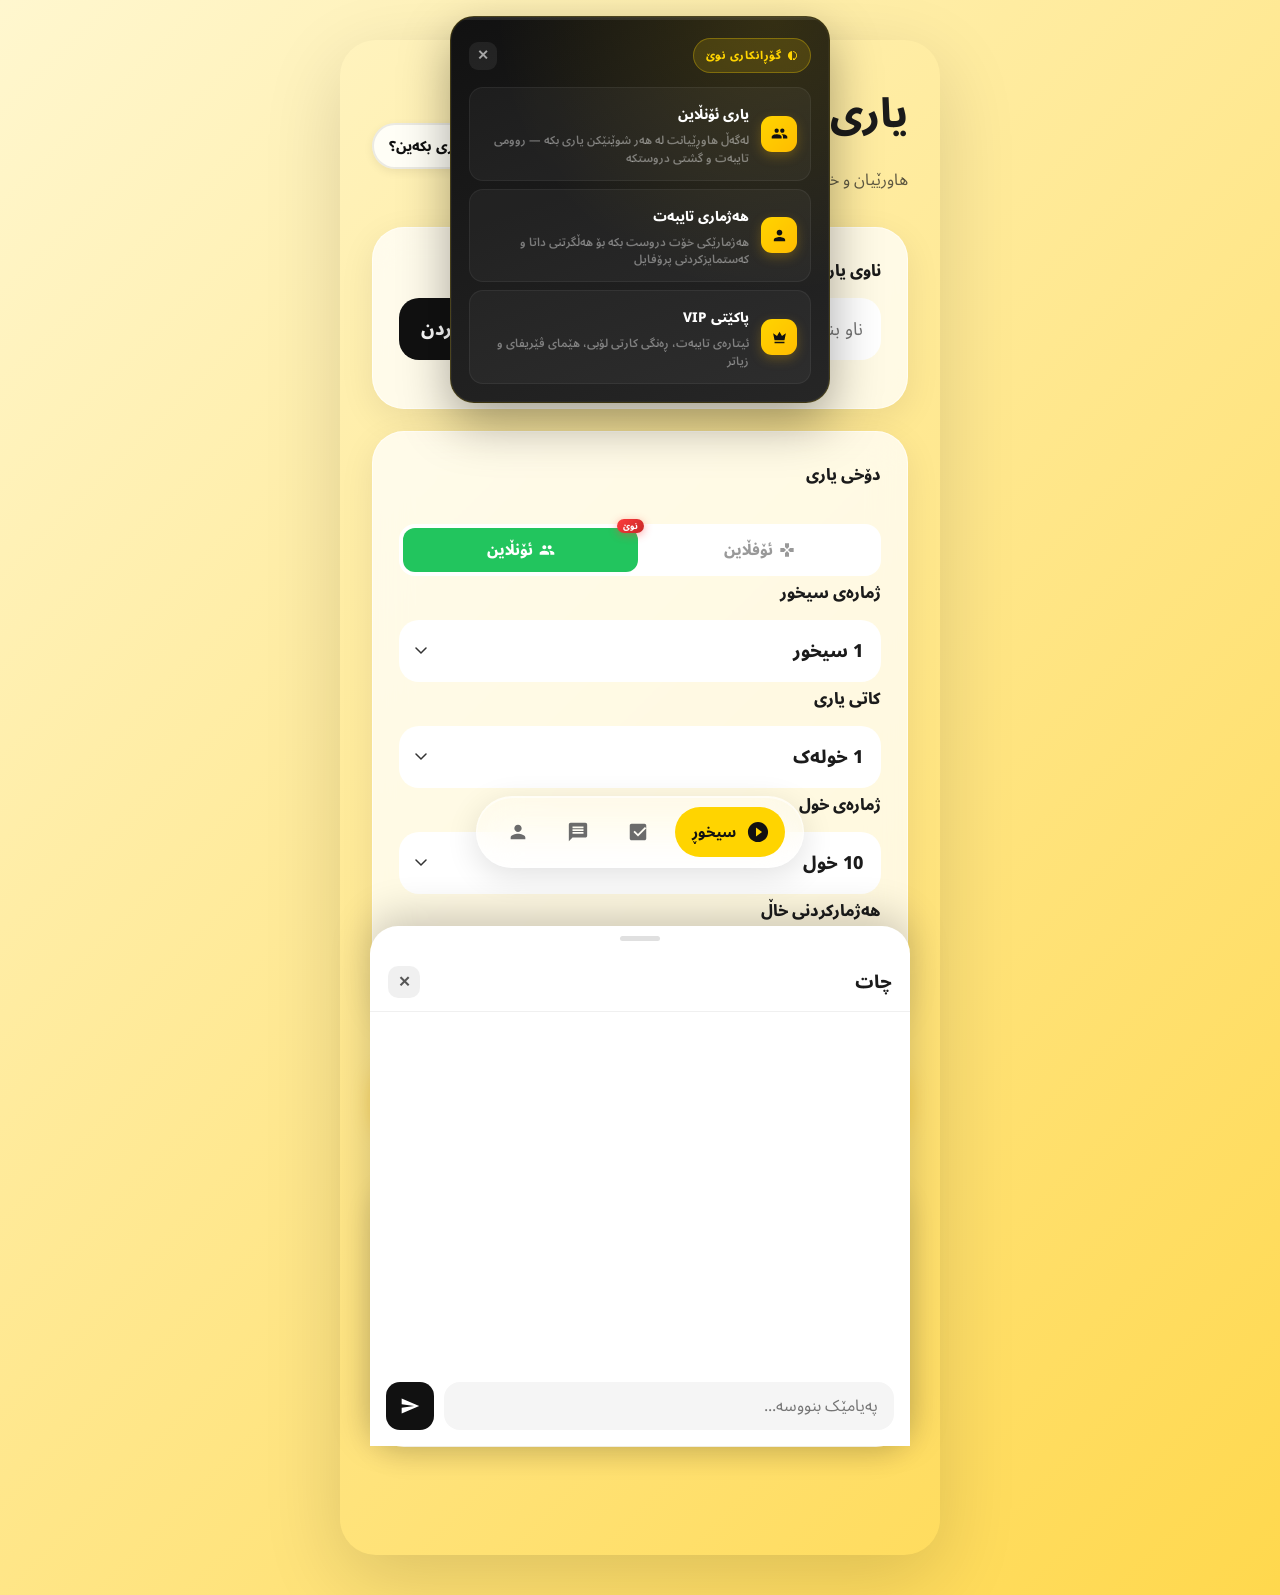
==== index.html @ 5aa9c378 "Update index.html" ====
<!DOCTYPE html>
<html lang="ku" dir="rtl">
<head>
<meta charset="UTF-8">
<meta name="viewport" content="width=device-width, initial-scale=1.0, maximum-scale=1.0, user-scalable=no">
<meta name="theme-color" content="#ffd84d">
<meta name="mobile-web-app-capable" content="yes">
<meta name="apple-mobile-web-app-capable" content="yes">
<meta name="apple-mobile-web-app-status-bar-style" content="default">
<title>یاری سیخور - SexurGame | یاری کوردی</title>
<meta name="description" content="یاری سیخور - یاری کوردی بۆ هاورێیان و خێزان. سیخور بدۆزەرەوە پێش کاتەکە تەواو بێت! یاری گروپی بۆ ٣ تا ١٠ کەس." />
<meta name="keywords" content="sexur, sexurgame, یاری سیخور, kurdish game, یاری کوردی, سیخور" />
<meta property="og:title" content="یاری سیخور - Sexur Game" />
<meta property="og:description" content="یاری سیخور - یاری کوردی بۆ هاورێیان و خێزان. سیخور بدۆزەرەوە!" />
<meta property="og:image" content="https://sexurgame.com/sexur.webp" />
<meta property="og:image:width" content="1200" />
<meta property="og:image:height" content="630" />
<meta property="og:url" content="https://sexurgame.com/" />
<meta property="og:type" content="website" />
<meta property="og:site_name" content="یاری سیخور" />
<link rel="icon" type="image/webp" href="https://sexurgame.com/sexur.webp" />
<link rel="shortcut icon" href="https://sexurgame.com/sexur.webp" />
<link rel="apple-touch-icon" href="https://sexurgame.com/sexur.webp" />
<link rel="preconnect" href="https://fonts.googleapis.com">
<link rel="preconnect" href="https://fonts.gstatic.com" crossorigin>
<link href="https://fonts.googleapis.com/css2?family=Noto+Sans+Arabic:wght@700;800&family=Caveat:wght@600;700&family=Amiri:wght@700&display=swap" rel="stylesheet">
<link rel="manifest" href="/manifest.json">
<script>
  if('serviceWorker' in navigator){
    navigator.serviceWorker.register('/sw.js');
  }
</script>
<style>
*{margin:0;padding:0;box-sizing:border-box;font-family:'Noto Sans Arabic',sans-serif;-webkit-tap-highlight-color:transparent;}
:root{
  --gap-sm: clamp(10px, 2.5vw, 16px);
  --gap-md: clamp(14px, 3.5vw, 22px);
  --gap-lg: clamp(18px, 4.5vw, 32px);
  --pad-card: clamp(16px, 4vw, 26px);
  --radius-card: clamp(22px, 4.5vw, 32px);
  --radius-btn: clamp(18px, 4vw, 26px);
  --fs-xs: clamp(12px, 3vw, 14px);
  --fs-sm: clamp(13px, 3.2vw, 15px);
  --fs-base: clamp(14px, 3.8vw, 16px);
  --fs-md: clamp(15px, 4.2vw, 18px);
  --fs-lg: clamp(17px, 4.8vw, 22px);
  --fs-xl: clamp(24px, 6.5vw, 34px);
  --fs-xxl: clamp(28px, 7.5vw, 40px);
  --btn-h: clamp(52px, 13vw, 62px);
  --btn-h-lg: clamp(56px, 15vw, 70px);
}
body{
  background:linear-gradient(135deg,#fff7cf 0%,#ffd84d 100%);
  min-height:100vh;
  color:#1b1b1b;
  overflow-x:hidden;
}
.hidden{display:none !important;}
.app-wrap{
  position:relative;
  width:100%;
  min-height:100vh;
}
@media(min-width:600px){
  body{display:flex;align-items:flex-start;justify-content:center;padding:24px 16px;}
  .app-wrap{
    width:100%;max-width:540px;
    min-height:calc(100vh - 48px);
    border-radius:36px;
    box-shadow:0 24px 80px rgba(0,0,0,.14);
    overflow:hidden;
  }
  #loadingScreen{
    max-width:540px;
    margin:24px auto;
    border-radius:36px;
    min-height:calc(100vh - 48px);
  }
}
@media(min-width:900px){
  body{align-items:center;padding:40px 20px;}
  .app-wrap{max-width:580px;min-height:auto;}
  #loadingScreen{max-width:580px;}
}
@media(min-width:1200px){
  body{padding:48px 24px;}
  .app-wrap{max-width:600px;}
}
@media(min-width:768px) and (max-width:1024px){
  body{padding:32px 20px;}
  .app-wrap{max-width:600px;}
}
/* ══ DESKTOP / LAPTOP RESPONSIVE FIX ══ */
@media(min-width:600px){
  .app-wrap{
    position: relative;
    min-height: calc(100vh - 48px);
  }
  .screen{
    position: relative !important;
    inset: auto !important;
    min-height: auto;
    padding-bottom: 100px;
  }
  #dadgaScreen{
    position: absolute !important;
    inset: 0 !important;
  }
}

@media(min-width:900px){
  body{
    align-items: flex-start;
    padding: 40px 20px;
    min-height: 100vh;
  }
  .app-wrap{
    position: relative;
    min-height: auto;
  }
  .screen{
    position: relative !important;
    inset: auto !important;
    animation: fade .3s ease;
  }
  .bottom-nav{
    position: fixed;
    left: 50%;
    transform: translateX(-50%);
    bottom: 24px;
  }
}
.nav-item {
  display: flex;
  align-items: center;
  padding: 9px 12px;
  border-radius: 999px;
  border: none;
  cursor: pointer;
  background: transparent;
  color: #6b6b6b;
  font-size: 15px;
  font-weight: 400;
  white-space: nowrap;
  flex-shrink: 0;
  will-change: transform;
  transition: background 0.2s ease, color 0.2s ease, padding 0.2s ease;
}
.nav-item.active {
  background: #FFD400;
  color: #111;
  padding: 9px 16px 9px 12px;
  font-weight: 700;
}
.nav-item svg {
  width: 22px;
  height: 22px;
  flex-shrink: 0;
  fill: currentColor;
  transition: transform 0.2s ease;
}
.nav-item.active svg {
  transform: scale(1.1);
}
.nav-label {
  display: inline-block;
  white-space: nowrap;
  overflow: hidden;
  width: 0;
  opacity: 0;
  margin-right: 0;
  transition: width 0.2s ease, opacity 0.15s ease, margin-right 0.2s ease;
}
.nav-item.active .nav-label {
  width: var(--lw, 48px);
  opacity: 1;
  margin-right: 6px;
}
.screen{
  position:absolute;inset:0;
  padding:var(--gap-lg);
  overflow-y:auto;
  overflow-x:hidden;
  -webkit-overflow-scrolling:touch;
  animation:fade .3s ease;
  contain:layout style;
}
@keyframes fade{from{opacity:0;transform:translateY(20px);}to{opacity:1;transform:translateY(0);}}
.glass{
  background:rgba(255,255,255,.75);
  backdrop-filter:blur(18px);
  -webkit-backdrop-filter:blur(18px);
  border:1px solid rgba(255,255,255,.6);
  border-radius:var(--radius-card);
  box-shadow:0 10px 35px rgba(0,0,0,.08);
}
.title{font-size:var(--fs-xxl);font-weight:800;margin-bottom:6px;}
.sub{font-size:var(--fs-base);opacity:.7;margin-bottom:var(--gap-md);}
/* INPUT CARD */
.input-card{padding:var(--pad-card);margin-bottom:var(--gap-md);}
label{display:block;margin-bottom:10px;font-weight:800;font-size:var(--fs-base);}
input,select{
  width:100%;height:var(--btn-h);
  border:none;outline:none;border-radius:clamp(16px,3.5vw,20px);
  padding:0 18px;font-size:var(--fs-md);
  background:#fff;transition:box-shadow .2s;
  -webkit-appearance:none;appearance:none;
}
input:focus{box-shadow:0 0 0 3px rgba(255,188,0,.4);}
select{
  background:#fff url("data:image/svg+xml,%3Csvg xmlns='http://www.w3.org/2000/svg' width='12' height='8' viewBox='0 0 12 8'%3E%3Cpath d='M1 1l5 5 5-5' stroke='%23333' stroke-width='1.5' fill='none' stroke-linecap='round'/%3E%3C/svg%3E") no-repeat left 16px center;
  cursor:pointer;
}
/* BOTTOM NAV */
.bottom-nav{
  position:fixed;bottom:clamp(12px,4vw,24px);
  left:50%;transform:translateX(-50%);
  z-index:100;
  display:flex;gap:clamp(8px,2.5vw,14px);
  background:rgba(255,255,255,0.25);
  backdrop-filter:blur(20px);
  -webkit-backdrop-filter:blur(20px);
  border:1.5px solid rgba(255,255,255,0.55);
  border-radius:999px;
  padding:10px 18px;
  box-shadow:0 8px 32px rgba(0,0,0,0.12),
             inset 0 1px 0 rgba(255,255,255,0.6);
}
@media(min-width:600px){
  .bottom-nav{bottom:32px;}
}
/* ناڤبار نیشان مەدە لە screen3,4,5 */
.nav-hidden .bottom-nav{display:none;}
/* space لەخوار بۆ ناڤبار */
.screen{padding-bottom:100px;}
/* PLAYERS */
.players-box{display:flex;flex-direction:column;gap:var(--gap-sm);margin-top:var(--gap-md);}
.player-item{
  display:flex;align-items:center;gap:14px;
  padding:12px 14px;background:#fff;
  border-radius:clamp(18px,4vw,22px);
  animation:slideIn .3s ease;
}
@keyframes slideIn{from{opacity:0;transform:translateX(20px);}to{opacity:1;transform:translateX(0);}}
.avatar{
  width:clamp(44px,11vw,56px);height:clamp(44px,11vw,56px);
  border-radius:50%;overflow:hidden;border:3px solid #ffe066;
  background:#fff;flex-shrink:0;
}
.avatar img{width:100%;height:100%;object-fit:cover;}
.player-name{font-size:clamp(15px,4vw,17px);font-weight:700;flex:1;}
/* BUTTONS */
button{
  -webkit-tap-highlight-color:transparent;
  transition:transform .25s cubic-bezier(.34,1.56,.64,1),box-shadow .25s ease,opacity .25s ease;
  will-change:transform;
  cursor:pointer;border:none;
}
.add-btn{
  height:var(--btn-h);padding:0 clamp(14px,4vw,22px);
  border-radius:clamp(16px,3.5vw,20px);
  background:#111;color:#fff;
  font-size:var(--fs-md);font-weight:800;
  white-space:nowrap;flex-shrink:0;
}
.start-btn,.play-btn,.restart-btn{
  width:100%;height:var(--btn-h-lg);
  border-radius:var(--radius-btn);
  margin-top:var(--gap-md);
  font-size:var(--fs-lg);font-weight:800;
  background:linear-gradient(135deg,#ffd400,#ffbc00);
  color:#111;box-shadow:0 6px 20px rgba(255,188,0,.35);
}
.dark-btn{background:#111;color:#fff;box-shadow:0 6px 20px rgba(0,0,0,.18);}
.back-btn{
  display:inline-flex;align-items:center;gap:7px;
  height:46px;padding:0 16px 0 12px;
  border-radius:23px;
  background:rgba(255,255,255,.88);
  border:2px solid rgba(0,0,0,.08);
  font-size:var(--fs-sm);font-weight:800;color:#111;
  box-shadow:0 3px 10px rgba(0,0,0,.07);
  white-space:nowrap;flex-shrink:0;
}
.back-btn svg{width:18px;height:18px;fill:#111;flex-shrink:0;}
select {
  color: #1b1b1b !important;
  -webkit-text-fill-color: #1b1b1b !important;
  font-weight: 800 !important;
}
/* ══ SPLASH SCREEN ══ */
#loadingScreen{
  position:fixed;inset:0;z-index:99999;
  background:linear-gradient(135deg,#fff7cf 0%,#ffd84d 100%);
  display:flex;flex-direction:column;
  align-items:center;justify-content:center;
  gap:20px;
  overflow:hidden;
  transition:opacity .5s ease, visibility .5s ease;
}
#loadingScreen.hide{opacity:0;visibility:hidden;pointer-events:none;}
.splash-logo{
  width:clamp(100px,25vw,140px);
  height:clamp(100px,25vw,140px);
  border-radius:32px;
  overflow:hidden;
  box-shadow:0 20px 60px rgba(0,0,0,.18);
  animation:splashLogo .7s cubic-bezier(.34,1.4,.64,1) both;
}
.splash-logo img{width:100%;height:100%;object-fit:cover;}
.splash-title{
  font-size:clamp(34px,9vw,52px);
  font-weight:800;
  color:#111;
  letter-spacing:3px;
  animation:splashFade .6s .2s ease both;
}
.splash-sub{
  font-size:clamp(13px,3.5vw,16px);
  font-weight:700;
  color:rgba(0,0,0,.4);
  animation:splashFade .6s .35s ease both;
}
.splash-dots{
  display:flex;gap:8px;
  animation:splashFade .6s .45s ease both;
}
.splash-dots span{
  width:10px;height:10px;
  border-radius:50%;
  background:rgba(0,0,0,.2);
  animation:splashDot 1.2s ease infinite;
}
.splash-dots span:nth-child(2){animation-delay:.2s;}
.splash-dots span:nth-child(3){animation-delay:.4s;}
@keyframes splashLogo{
  from{opacity:0;transform:scale(.5) translateY(30px);}
  to{opacity:1;transform:scale(1) translateY(0);}
}
@keyframes splashFade{
  from{opacity:0;transform:translateY(14px);}
  to{opacity:1;transform:translateY(0);}
}
@keyframes splashDot{
  0%,80%,100%{transform:translateY(0);background:rgba(0,0,0,.2);}
  40%{transform:translateY(-9px);background:#111;}
}
@keyframes skshimmer{
  0%  {background-position:-500px 0}
  100%{background-position: 500px 0}
}
.sk{
  border-radius:14px;
  background:linear-gradient(90deg,
    rgba(255,255,255,.38) 20%,
    rgba(255,255,255,.82) 50%,
    rgba(255,255,255,.38) 80%
  );
  background-size:500px 100%;
  animation:skshimmer 1.5s ease-in-out infinite;
}
.sk-topbar{display:flex;justify-content:space-between;align-items:center;margin-bottom:clamp(14px,3.5vw,22px);}
.sk-title-group{display:flex;flex-direction:column;gap:9px;}
.sk-title{width:clamp(130px,38vw,175px);height:clamp(28px,7vw,38px);border-radius:12px;}
.sk-sub  {width:clamp(90px,27vw,120px);height:clamp(14px,3.8vw,18px);border-radius:8px;}
.sk-ibtn {width:clamp(120px,34vw,155px);height:46px;border-radius:23px;background:rgba(255,255,255,.55);}
.sk-card{
  background:rgba(255,255,255,.55);
  border-radius:clamp(22px,4.5vw,32px);
  padding:clamp(16px,4vw,26px);
  margin-bottom:clamp(14px,3.5vw,22px);
  backdrop-filter:blur(12px);
}
.sk-lbl{width:clamp(90px,26vw,130px);height:15px;margin-bottom:14px;border-radius:8px;}
.sk-input-row{display:flex;gap:10px;align-items:center;margin-bottom:14px;}
.sk-input {flex:1;height:clamp(52px,13vw,62px);border-radius:20px;}
.sk-addbtn{width:clamp(88px,24vw,110px);height:clamp(52px,13vw,62px);border-radius:20px;flex-shrink:0;}

.sk-player{display:flex;align-items:center;gap:14px;padding:12px 14px;background:rgba(255,255,255,.65);border-radius:22px;margin-bottom:10px;}
.sk-av{width:clamp(44px,11vw,56px);height:clamp(44px,11vw,56px);border-radius:50%;flex-shrink:0;}
.sk-nm{flex:1;height:18px;border-radius:8px;}
.sk-rm{width:42px;height:42px;border-radius:14px;flex-shrink:0;}
.sk-settings{
  background:rgba(255,255,255,.55);
  border-radius:clamp(22px,4.5vw,32px);
  padding:clamp(16px,4vw,26px);
  margin-bottom:clamp(14px,3.5vw,22px);
  backdrop-filter:blur(12px);
  display:flex;flex-direction:column;gap:18px;
}
.sk-sellbl{width:80px;height:14px;margin-bottom:10px;border-radius:7px;}
.sk-sel   {width:100%;height:clamp(52px,13vw,62px);border-radius:20px;}
.sk-startbtn{width:100%;height:clamp(56px,15vw,70px);border-radius:clamp(18px,4vw,26px);}
/* stagger delays */
.sk-title   {animation-delay:.00s}
.sk-sub     {animation-delay:.05s}
.sk-lbl     {animation-delay:.12s}
.sk-input   {animation-delay:.16s}
.sk-addbtn  {animation-delay:.20s}
.sk-p1 .sk-av{animation-delay:.24s}.sk-p1 .sk-nm{animation-delay:.26s}.sk-p1 .sk-rm{animation-delay:.28s}
.sk-p2 .sk-av{animation-delay:.30s}.sk-p2 .sk-nm{animation-delay:.32s}.sk-p2 .sk-rm{animation-delay:.34s}
.sk-p3 .sk-av{animation-delay:.36s}.sk-p3 .sk-nm{animation-delay:.38s}.sk-p3 .sk-rm{animation-delay:.40s}
.sk-sellbl  {animation-delay:.42s}
.sk-sel     {animation-delay:.46s}
.sk-startbtn{animation-delay:.50s}
/* ══ STATS ══ */
.stat-hero {
  margin-bottom: var(--gap-md);
}
.stat-hero-inner {
  background: linear-gradient(135deg, #111, #2a2a2a);
  border-radius: var(--radius-card);
  padding: clamp(28px, 6vw, 40px) 20px;
  text-align: center;
  position: relative;
  overflow: hidden;
}
.stat-hero-inner::before {
  content: '';
  position: absolute;
  inset: 0;
  background: radial-gradient(circle at 70% 30%, rgba(255,212,0,.15) 0%, transparent 65%);
  pointer-events: none;
}
.stat-hero-inner svg {
  width: 36px; height: 36px;
  fill: #ffd400;
  margin-bottom: 10px;
}
.stat-hero-num {
  font-size: clamp(52px, 14vw, 72px);
  font-weight: 800;
  color: #ffd400;
  line-height: 1;
  text-shadow: 0 0 40px rgba(255,212,0,.4);
}
.stat-hero-label {
  font-size: var(--fs-sm);
  color: rgba(255,255,255,.5);
  font-weight: 700;
  margin-top: 6px;
}
.stat-section {
  background: rgba(255,255,255,.75);
  backdrop-filter: blur(18px);
  -webkit-backdrop-filter: blur(18px);
  border: 1px solid rgba(255,255,255,.6);
  border-radius: var(--radius-card);
  padding: var(--pad-card);
  margin-bottom: var(--gap-md);
  box-shadow: 0 10px 35px rgba(0,0,0,.08);
}
.stat-section-title {
  display: flex;
  align-items: center;
  gap: 8px;
  font-size: var(--fs-base);
  font-weight: 800;
  margin-bottom: 14px;
  color: #111;
}
.stat-section-title svg {
  width: 18px; height: 18px;
  fill: #111;
  flex-shrink: 0;
}
.stat-empty {
  text-align: center;
  color: #aaa;
  font-size: var(--fs-sm);
  font-weight: 700;
  padding: 16px 0;
}
/* وشە باوەکان */
.stat-word-row {
  display: flex;
  align-items: center;
  gap: 10px;
  margin-bottom: 10px;
  animation: slideIn .3s ease both;
}
.stat-word-rank {
  width: 28px; height: 28px;
  border-radius: 9px;
  display: flex; align-items: center; justify-content: center;
  font-size: 13px; font-weight: 800;
  flex-shrink: 0;
}
.rank-1 { background: #ffd400; color: #111; }
.rank-2 { background: #e0e0e0; color: #111; }
.rank-3 { background: #ffb347; color: #111; }
.stat-word-name {
  font-size: var(--fs-sm);
  font-weight: 700;
  min-width: 70px;
  flex-shrink: 0;
}
.stat-word-bar-wrap {
  flex: 1;
  height: 8px;
  background: rgba(0,0,0,.07);
  border-radius: 999px;
  overflow: hidden;
}
.stat-word-bar {
  height: 100%;
  background: linear-gradient(90deg, #ffd400, #ffbc00);
  border-radius: 999px;
  transition: width .6s cubic-bezier(.4,0,.2,1);
}
.stat-word-count {
  font-size: var(--fs-xs);
  font-weight: 800;
  color: #888;
  flex-shrink: 0;
  min-width: 24px;
  text-align: left;
}

/* یاریزانەکان */
.stat-player-row {
  display: flex;
  align-items: center;
  gap: 12px;
  padding: 10px 12px;
  background: #fff;
  border-radius: clamp(16px, 3.5vw, 20px);
  margin-bottom: 8px;
  animation: slideIn .3s ease both;
}
.stat-rank-num {
  width: 24px;
  font-size: 13px;
  font-weight: 800;
  color: #aaa;
  text-align: center;
  flex-shrink: 0;
}
.stat-player-avatar {
  width: 40px; height: 40px;
  border-radius: 50%;
  overflow: hidden;
  border: 2px solid #ffe066;
  flex-shrink: 0;
  background: #fff;
}
.stat-player-avatar img {
  width: 100%; height: 100%;
  object-fit: cover;
}
.stat-player-name {
  flex: 1;
  font-size: var(--fs-sm);
  font-weight: 700;
}
.stat-player-badge {
  display: inline-flex;
  align-items: center;
  gap: 5px;
  padding: 5px 11px;
  border-radius: 999px;
  font-size: 13px;
  font-weight: 800;
  flex-shrink: 0;
}
.stat-player-badge svg {
  width: 13px; height: 13px;
}
.spy-badge {
  background: rgba(255,59,59,.12);
  color: #c62828;
}
.spy-badge svg { fill: #c62828; }
.game-badge {
  background: rgba(255,212,0,.2);
  color: #7a5200;
}
.game-badge svg { fill: #b88600; }
.stat-reset-btn {
  width: 100%;
  height: var(--btn-h);
  border-radius: var(--radius-btn);
  background: rgba(255,59,59,.1);
  color: #c62828;
  font-size: var(--fs-base);
  font-weight: 800;
  display: flex;
  align-items: center;
  justify-content: center;
  gap: 8px;
  margin-bottom: var(--gap-lg);
  border: none;
}
.stat-reset-btn svg {
  width: 18px; height: 18px;
  fill: #c62828;
}

/* ══ ONLINE STATS (LEADERBOARD) ══ */
.stat-rank-num.rank-1{color:#c8960a;}
.stat-rank-num.rank-2{color:#888;}
.stat-rank-num.rank-3{color:#b07030;}
.online-stat-badge{
  display:inline-flex;align-items:center;justify-content:center;
  min-width:36px;height:30px;padding:0 12px;
  border-radius:999px;
  background:rgba(255,212,0,.18);
  color:#7a5200;
  font-size:13px;font-weight:800;
  flex-shrink:0;
}
.player-item.theme-fire .online-stat-badge,
.player-item.theme-neon .online-stat-badge,
.player-item.theme-royal .online-stat-badge,
.player-item.theme-dark .online-stat-badge{
  background:rgba(255,255,255,.16);
  color:#fff;
}
#statsModeOffline.active{background:#888 !important;color:#fff !important;}
#statsModeOnline.active{background:#22c55e !important;color:#fff !important;}

/* ══ STAT CATEGORY CHIPS ══ */
.stat-cat-chips{
  display:flex;gap:8px;margin-bottom:var(--gap-md);
  overflow-x:auto;-webkit-overflow-scrolling:touch;
  padding-bottom:2px;
}
.stat-chip{
  display:flex;align-items:center;gap:6px;
  padding:10px 16px;border-radius:999px;border:none;
  background:rgba(0,0,0,.05);color:#555;
  font-size:13px;font-weight:800;white-space:nowrap;flex-shrink:0;
  font-family:'Noto Sans Arabic',sans-serif;
  transition:background .2s,color .2s,transform .2s;
}
.stat-chip svg{fill:currentColor;flex-shrink:0;}
.stat-chip[data-cat="games"].active{background:#ffd400;color:#111;}
.stat-chip[data-cat="spy"].active{background:#ff3b3b;color:#fff;}
.stat-chip[data-cat="detective"].active{background:#3b82f6;color:#fff;}
.stat-chip[data-cat="vip"].active{background:#4fc3f7;color:#fff;}
.vip-days-badge{
  display:inline-flex;align-items:center;justify-content:center;
  min-width:36px;height:30px;padding:0 12px;
  border-radius:999px;
  background:rgba(79,195,247,.18);
  color:#0288d1;
  font-size:13px;font-weight:800;
  flex-shrink:0;
}

/* ══ YOUR RANK CARD ══ */
.stat-your-rank{
  background:#fff;
  border:2px solid rgba(0,0,0,.08);
  border-radius:20px;
  padding:14px 16px;
  margin-bottom:var(--gap-md);
  box-shadow:0 6px 20px rgba(0,0,0,.06);
  animation:slideIn .3s ease both;
}
.stat-your-rank-label{
  font-size:11px;font-weight:800;color:#aaa;
  letter-spacing:.5px;margin-bottom:8px;text-transform:uppercase;
}
.stat-your-rank-row{display:flex;align-items:center;gap:12px;}
.stat-your-rank-name{flex:1;font-size:var(--fs-sm);font-weight:800;overflow:hidden;text-overflow:ellipsis;white-space:nowrap;}
.stat-your-rank-badge{
  color:#fff;font-size:12px;font-weight:800;
  padding:4px 10px;border-radius:999px;flex-shrink:0;
}
.stat-your-rank-val{font-size:16px;font-weight:800;color:#111;flex-shrink:0;}

/* ══ PODIUM (TOP 3) ══ */
.stat-podium-wrap{margin-bottom:var(--gap-md);}
.stat-podium-first{
  background:linear-gradient(135deg,#111,#2a2a2a);
  border-radius:24px;
  padding:24px 20px 20px;
  text-align:center;
  margin-bottom:10px;
  position:relative;overflow:hidden;
  animation:revealCard .5s cubic-bezier(.34,1.3,.64,1) both;
}
.stat-podium-first::before{
  content:'';position:absolute;inset:0;
  background:radial-gradient(circle at 50% 0%,rgba(255,212,0,.15),transparent 60%);
  pointer-events:none;
}
.stat-podium-crown{position:relative;z-index:1;display:flex;justify-content:center;margin-bottom:8px;}
.stat-podium-first-avatar{
  position:relative;z-index:1;
  width:76px;height:76px;border-radius:50%;overflow:hidden;
  margin:0 auto 10px;border:3px solid rgba(255,255,255,.15);
}
.stat-podium-first-avatar img{width:100%;height:100%;object-fit:cover;}
.stat-podium-first-name{
  position:relative;z-index:1;
  font-size:var(--fs-md);font-weight:800;color:#fff;margin-bottom:4px;
  display:flex;align-items:center;justify-content:center;gap:5px;
}
.stat-podium-first-val{position:relative;z-index:1;font-size:28px;font-weight:800;}
.stat-podium-row23{display:grid;grid-template-columns:1fr 1fr;gap:10px;}
.stat-podium-card{
  background:#fff;border-radius:20px;padding:16px 12px;text-align:center;
  box-shadow:0 6px 20px rgba(0,0,0,.06);
  animation:slideIn .3s ease both;
}
.stat-podium-rank{font-size:13px;font-weight:800;color:#aaa;margin-bottom:8px;}
.stat-podium-card .avatar{margin:0 auto 8px;}
.stat-podium-card-name{font-size:13px;font-weight:800;margin-bottom:4px;overflow:hidden;text-overflow:ellipsis;white-space:nowrap;}
.stat-podium-card-val{font-size:18px;font-weight:800;}
#roomPublicBtn.active{background:#22c55e !important;color:#fff !important;}
#roomPrivateBtn.active{background:#8b5cf6 !important;color:#fff !important;}
#authTabLogin.active{background:#3b82f6 !important;color:#fff !important;}
#authTabRegister.active{background:#22c55e !important;color:#fff !important;}


/* CATEGORY GRID */
.category-grid{
  display:grid;
  grid-template-columns:repeat(2,1fr);
  gap:clamp(10px,3vw,16px);
  margin-top:var(--gap-md);
}
@media(min-width:700px){.category-grid{grid-template-columns:repeat(3,1fr);}}
@media(min-width:1100px){.category-grid{grid-template-columns:repeat(4,1fr);}}

.category{
  padding:clamp(12px,3vw,18px);
  border-radius:clamp(20px,4.5vw,26px);
  position:relative;overflow:hidden;
  min-height:clamp(100px,22vw,140px);
  cursor:pointer;
  transition:transform .2s cubic-bezier(.34,1.56,.64,1),outline .15s,box-shadow .2s;
  -webkit-user-select:none;user-select:none;
}
.category:active{transform:scale(.96);}
.category.active{outline:4px solid #111;transform:scale(1.03);box-shadow:0 10px 30px rgba(0,0,0,.12);}
.category h2{font-size:clamp(14px,3.8vw,18px);margin-bottom:5px;position:relative;z-index:1;display:flex;align-items:center;gap:7px;}
.category h2 svg{width:clamp(17px,4.2vw,22px);height:clamp(17px,4.2vw,22px);flex-shrink:0;}
.category p{font-size:clamp(10px,2.8vw,13px);line-height:1.6;opacity:.7;position:relative;z-index:1;}
.category .cat-bg-icon{position:absolute;bottom:-6px;left:-6px;width:70px;height:70px;opacity:.1;pointer-events:none;}
.category .cat-bg-icon svg{width:100%;height:100%;}
.cat1{background:#fff4ba;}.cat2{background:#fff0c7;}.cat3{background:#fff7dd;}
.cat4{background:#fff2a2;}.cat5{background:#ffecd2;}.cat6{background:#e8f5e9;}
.cat7{background:#e3f2fd;}.cat8{background:#fce4ec;}.cat9{background:#f3e5f5;}.cat10{background:#e0f7fa;}

/* SCREEN 3 */
.top-status{display:flex;justify-content:space-between;align-items:center;margin-bottom:var(--gap-md);gap:8px;flex-wrap:nowrap;}
.badge{
  padding:8px 14px;border-radius:100px;
  background:#fff;font-size:var(--fs-xs);font-weight:700;
  white-space:nowrap;flex-shrink:0;
}
.player-turn{
  font-size:clamp(20px,5.5vw,30px);font-weight:800;
  text-align:center;margin-bottom:clamp(16px,4vw,26px);
}
.player-turn span{color:#b88600;}


#customWordPanel {
  transition: all .3s cubic-bezier(.34,1.1,.64,1);
  overflow: hidden;
}


/* WORD CARD */
.card-area{display:flex;justify-content:center;perspective:1200px;}
.word-card{
  width:clamp(240px,65vw,300px);
  height:clamp(320px,85vw,400px);
  position:relative;transform-style:preserve-3d;transition:transform .7s cubic-bezier(.4,0,.2,1);
  will-change:transform;
}
@media(min-width:480px){.word-card{width:300px;height:390px;}}
@media(min-width:768px){.word-card{width:320px;height:420px;}}

.word-card.flip{transform:rotateY(180deg);}
.card-face{
  position:absolute;inset:0;border-radius:clamp(26px,5.5vw,36px);
  padding:clamp(18px,4.5vw,26px);
  backface-visibility:hidden;-webkit-backface-visibility:hidden;
  display:flex;flex-direction:column;justify-content:space-between;
  box-shadow:0 18px 40px rgba(0,0,0,.12);
}
.card-front{background:linear-gradient(145deg,#fff,#ffe68b);}
.card-back{background:linear-gradient(145deg,#111,#2b2b2b);color:#fff;transform:rotateY(180deg);}
.card-top{display:flex;justify-content:space-between;align-items:center;}
.avatar-big{
  width:clamp(54px,14vw,74px);height:clamp(54px,14vw,74px);
  border-radius:50%;overflow:hidden;background:#fff;flex-shrink:0;
}
.avatar-big img{width:100%;height:100%;object-fit:cover;}
.secret-word{font-size:clamp(22px,6.5vw,34px);font-weight:800;text-align:center;line-height:1.5;}
.card-hint{text-align:center;font-size:clamp(12px,3.2vw,15px);opacity:.7;font-weight:700;}
.next-btn{
  width:100%;height:var(--btn-h-lg);border-radius:var(--radius-btn);
  margin-top:clamp(16px,4vw,30px);
  font-size:var(--fs-lg);font-weight:800;
  background:#111;color:#fff;
  opacity:.35;pointer-events:none;
  transition:opacity .3s,transform .22s cubic-bezier(.34,1.56,.64,1),box-shadow .22s;
}
.next-btn.active{opacity:1;pointer-events:auto;box-shadow:0 6px 20px rgba(0,0,0,.18);}

/* SCREEN 4 */
.start-player-box{
  padding:clamp(22px,5.5vw,38px) clamp(16px,4vw,28px);
  border-radius:clamp(28px,5.5vw,38px);text-align:center;
  margin-top:clamp(22px,5.5vw,55px);
}
.start-avatar{
  width:clamp(88px,22vw,130px);height:clamp(88px,22vw,130px);
  border-radius:50%;overflow:hidden;margin:auto;border:6px solid #fff;
}
.start-avatar img{width:100%;height:100%;object-fit:cover;}
.start-name{font-size:clamp(26px,7.5vw,42px);font-weight:800;margin-top:16px;}
.start-text{font-size:clamp(15px,4.2vw,20px);opacity:.7;margin-top:6px;}
.timer{
  font-size:clamp(52px,14vw,72px);font-weight:800;
  margin-top:20px;text-align:center;transition:color .3s;
}
.timer-controls{
  display:flex;justify-content:center;
  gap:clamp(12px,3.5vw,20px);margin-top:24px;
}
.icon-btn{
  width:clamp(58px,15vw,72px);height:clamp(58px,15vw,72px);
  border-radius:clamp(20px,4.5vw,26px);background:#fff;
  display:flex;align-items:center;justify-content:center;
  box-shadow:0 4px 14px rgba(0,0,0,.08);flex-shrink:0;
}
.icon-btn svg{width:clamp(24px,6.5vw,30px);height:clamp(24px,6.5vw,30px);fill:#111;}
.end-btn{background:#111;}.end-btn svg{fill:#fff;}

/* SCREEN 5 — RESULTS */
.result-screen-inner{padding-bottom:20px;}

.word-reveal-card{
  background:linear-gradient(135deg,#111 0%,#2a2a2a 100%);
  border-radius:clamp(24px,5.5vw,32px);
  padding:clamp(24px,5.5vw,34px) clamp(20px,4.5vw,30px);
  text-align:center;
  position:relative;overflow:hidden;
  margin-bottom:var(--gap-md);
  animation:revealCard .6s cubic-bezier(.34,1.3,.64,1) both;
}
@keyframes revealCard{from{opacity:0;transform:scale(.85) translateY(30px);}to{opacity:1;transform:scale(1) translateY(0);}}
.word-reveal-card::before{content:'';position:absolute;inset:0;background:radial-gradient(circle at 70% 30%,rgba(255,212,0,.15) 0%,transparent 65%);pointer-events:none;}
.word-reveal-label{font-size:var(--fs-xs);font-weight:800;letter-spacing:1.5px;color:rgba(255,255,255,.45);margin-bottom:10px;text-transform:uppercase;}
.word-reveal-text{font-size:clamp(30px,8.5vw,44px);font-weight:800;color:#ffd400;text-shadow:0 0 30px rgba(255,212,0,.4);animation:wordPop .5s .3s cubic-bezier(.34,1.5,.64,1) both;}
@keyframes wordPop{from{opacity:0;transform:scale(.6);}to{opacity:1;transform:scale(1);}}
.word-reveal-cat{margin-top:8px;font-size:var(--fs-xs);color:rgba(255,255,255,.4);font-weight:700;}

.spies-section{margin-bottom:var(--gap-md);}
.spies-title{font-size:var(--fs-sm);font-weight:800;color:rgba(0,0,0,.45);margin-bottom:10px;display:flex;align-items:center;gap:7px;}
.spies-title svg{width:15px;height:15px;fill:rgba(0,0,0,.35);}

.spy-card{
  background:linear-gradient(135deg,#ff3b3b 0%,#c62828 100%);
  border-radius:clamp(20px,4.5vw,26px);
  padding:clamp(16px,4vw,22px);
  display:flex;align-items:center;gap:16px;
  margin-bottom:10px;
  animation:spyReveal .5s cubic-bezier(.34,1.3,.64,1) both;
  position:relative;overflow:hidden;
}
.spy-card::before{content:'';position:absolute;inset:0;background:radial-gradient(circle at 20% 50%,rgba(255,255,255,.12) 0%,transparent 60%);pointer-events:none;}
@keyframes spyReveal{from{opacity:0;transform:translateX(40px);}to{opacity:1;transform:translateX(0);}}
.spy-avatar-wrap{width:clamp(52px,13vw,64px);height:clamp(52px,13vw,64px);border-radius:50%;overflow:hidden;border:3px solid rgba(255,255,255,.3);flex-shrink:0;background:rgba(255,255,255,.15);}
.spy-avatar-wrap img{width:100%;height:100%;object-fit:cover;}
.spy-card-info{flex:1;}
.spy-card-name{font-size:clamp(17px,4.8vw,22px);font-weight:800;color:#fff;}
.spy-card-tag{display:inline-flex;align-items:center;gap:5px;background:rgba(255,255,255,.2);color:#fff;font-size:var(--fs-xs);font-weight:800;padding:3px 10px;border-radius:100px;margin-top:4px;}
.spy-card-tag svg{width:10px;height:10px;fill:#fff;}
.spy-shield{width:clamp(34px,8.5vw,42px);height:clamp(34px,8.5vw,42px);flex-shrink:0;opacity:.6;}
.spy-shield svg{width:100%;height:100%;fill:#fff;}
.no-spies-badge{background:rgba(255,255,255,.6);border-radius:clamp(16px,3.5vw,20px);padding:16px 20px;text-align:center;font-size:var(--fs-sm);font-weight:700;color:#555;}
.end-buttons{display:flex;flex-direction:column;gap:12px;margin-top:var(--gap-md);}

/* OVERLAYS */
.pause-overlay{
  position:fixed;inset:0;background:rgba(0,0,0,.45);
  backdrop-filter:blur(8px);-webkit-backdrop-filter:blur(8px);
  display:flex;align-items:center;justify-content:center;z-index:999;
  opacity:0;pointer-events:none;transition:.3s;
}
.pause-overlay.active{opacity:1;pointer-events:auto;}
.pause-box{background:#fff;padding:clamp(22px,5.5vw,38px);border-radius:clamp(24px,5.5vw,32px);text-align:center;width:clamp(260px,78vw,310px);}
.pause-box svg{width:52px;height:52px;fill:#111;margin-bottom:10px;}
.pause-box h2{font-size:clamp(24px,6.5vw,34px);margin-bottom:8px;}
.pause-box p{opacity:.7;font-size:var(--fs-base);}
.resume-btn{margin-top:18px;width:100%;height:56px;border:none;border-radius:18px;background:#111;color:#fff;font-size:var(--fs-lg);font-weight:800;}
.remove-player{margin-right:auto;width:42px;height:42px;border:none;border-radius:14px;background:#ff4d4d;display:flex;align-items:center;justify-content:center;font-size:21px;font-weight:900;color:#fff;line-height:1;flex-shrink:0;}

/* SCREEN 1 TOP */
.screen1-top{display:flex;justify-content:space-between;align-items:center;margin-bottom:8px;gap:10px;flex-wrap:wrap;}
.info-btn{display:inline-flex;align-items:center;gap:7px;height:46px;padding:0 15px;border-radius:23px;background:rgba(255,255,255,.88);border:2px solid rgba(0,0,0,.08);font-size:var(--fs-xs);font-weight:800;color:#111;box-shadow:0 3px 10px rgba(0,0,0,.07);white-space:nowrap;}
.info-btn svg{width:18px;height:18px;fill:#111;flex-shrink:0;}

.screen-top-bar{display:flex;justify-content:space-between;align-items:center;margin-bottom:14px;gap:10px;}
.screen-top-bar .title{margin-bottom:0;}

/* INFO MODAL */
.info-overlay{position:fixed;inset:0;background:rgba(0,0,0,.5);backdrop-filter:blur(8px);-webkit-backdrop-filter:blur(8px);display:flex;align-items:flex-end;justify-content:center;z-index:1000;opacity:0;pointer-events:none;transition:.3s;}
.info-overlay.active{opacity:1;pointer-events:auto;}
.info-sheet{background:#fff;border-radius:32px 32px 0 0;padding:clamp(20px,4.5vw,30px) clamp(18px,4vw,26px) 40px;width:100%;max-width:560px;max-height:85vh;overflow-y:auto;transform:translateY(100%);transition:transform .35s cubic-bezier(.34,1.1,.64,1);}
.info-overlay.active .info-sheet{transform:translateY(0);}
.info-handle{width:44px;height:5px;background:#e0e0e0;border-radius:10px;margin:0 auto 18px;}
.info-title{font-size:clamp(20px,5.5vw,26px);font-weight:800;margin-bottom:16px;text-align:center;}
.info-step{display:flex;gap:13px;align-items:flex-start;margin-bottom:14px;padding:14px;background:#fffbe8;border-radius:18px;}
.info-num{width:36px;height:36px;border-radius:12px;flex-shrink:0;background:#111;color:#ffd400;font-size:16px;font-weight:800;display:flex;align-items:center;justify-content:center;}
.info-text{font-size:var(--fs-sm);line-height:1.9;font-weight:500;}
.info-close{width:100%;height:56px;border:none;border-radius:18px;background:#111;color:#fff;font-size:var(--fs-md);font-weight:800;margin-top:18px;}
.info-spy-badge{display:inline-block;background:#ff4d4d;color:#fff;border-radius:8px;padding:2px 9px;font-size:13px;font-weight:800;}
.info-word-badge{display:inline-block;background:#ffd400;color:#111;border-radius:8px;padding:2px 9px;font-size:13px;font-weight:800;}

/* INPUT + SUGGESTION */
.input-wrap{position:relative;flex:1;}
.input-wrap input{width:100%;}

.suggestion-portal{
  position:fixed;
  z-index:9999;
  background:#fff;
  border-radius:18px;
  box-shadow:0 8px 32px rgba(0,0,0,.16);
  overflow:hidden;
  max-height:0;
  opacity:0;
  transition:max-height .28s ease, opacity .22s ease;
  pointer-events:none;
  overflow-y:auto;
}
.suggestion-portal.open{
  max-height:230px;
  opacity:1;
  pointer-events:auto;
}
.sugg-item{display:flex;align-items:center;gap:12px;padding:11px 16px;cursor:pointer;transition:background .15s;font-size:var(--fs-base);font-weight:700;}
.sugg-item:active,.sugg-item:hover{background:#f5f5f5;}
.sugg-item .sugg-av{width:36px;height:36px;border-radius:50%;overflow:hidden;border:2px solid #eee;flex-shrink:0;background:#f9f9f9;}
.sugg-item .sugg-av img{width:100%;height:100%;object-fit:cover;}
.sugg-plus-hint{display:flex;align-items:center;gap:11px;padding:11px 16px;border-top:1px solid #f0f0f0;font-size:13px;font-weight:700;color:#666;cursor:pointer;}
.sugg-plus-hint:hover{background:#f5f5f5;}
.sugg-plus-hint svg{width:18px;height:18px;fill:#aaa;}

/* MIN PLAYERS ERROR */
.minp-err{display:flex;align-items:center;gap:10px;background:#fff3cd;border:1.5px solid #ffc107;color:#7a5200;padding:12px 16px;border-radius:18px;font-size:var(--fs-sm);font-weight:700;opacity:0;max-height:0;overflow:hidden;transition:opacity .3s ease, max-height .3s ease, margin .3s ease;}
.minp-err.show{opacity:1;max-height:80px;margin-top:10px;}
.minp-err svg{width:20px;height:20px;fill:#e6a800;flex-shrink:0;}

@keyframes shake{0%,100%{transform:translateX(0)}20%{transform:translateX(-8px)}40%{transform:translateX(8px)}60%{transform:translateX(-6px)}80%{transform:translateX(6px)}}
.input-shake{animation:shake .35s ease;}
.input-error{border:2px solid #ff4d4d !important;box-shadow:0 0 0 3px rgba(255,77,77,.2) !important;}
.input-err-msg{display:none;color:#ff4d4d;font-size:13px;font-weight:700;margin-top:8px;padding:8px 14px;background:rgba(255,77,77,.08);border-radius:12px;}
.input-err-msg.show{display:block;}

/* SETTINGS CARD */
.settings-card{padding:var(--pad-card);margin-bottom:var(--gap-md);}
.settings-row{display:flex;flex-direction:column;gap:var(--gap-md);}

/* ══════════════════════════════════════
  AD BANNER — full-card image slider
══════════════════════════════════════ */
.ad-banner{
 margin:var(--gap-md) 0 8px;
 border-radius:var(--radius-card);
 overflow:hidden;
 position:relative;
 box-shadow:0 8px 28px rgba(0,0,0,.13);
 user-select:none;
 -webkit-user-select:none;
 background:rgba(255,255,255,.75);
 backdrop-filter:blur(18px);
 -webkit-backdrop-filter:blur(18px);
 border:1px solid rgba(255,255,255,.6);
 padding:10px;
}

/* slides wrapper */
.ad-track{
 display:flex;
 transition:transform .55s cubic-bezier(.4,0,.2,1);
 will-change:transform;
 border-radius:calc(var(--radius-card) - 6px);
}

/* each slide = full-width card image */
.ad-slide{
 min-width:100%;
 display:block;
 position:relative;
 cursor:pointer;
 text-decoration:none;
 color:inherit;
 aspect-ratio:16/7;
 background:#ffe066;
 overflow:hidden;
 border-radius:calc(var(--radius-card) - 6px);
}
.ad-slide:active{opacity:.9;}

/* full-cover image */
.ad-slide-img{
 width:100%;height:100%;
 object-fit:cover;
 display:block;
 border-radius:calc(var(--radius-card) - 6px);
}

/* SVG icon placeholder (when no image) */
.ad-slide-icon{
 width:100%;height:100%;
 display:flex;flex-direction:column;
 align-items:center;justify-content:center;
 gap:10px;
 padding:clamp(16px,4vw,28px);
 text-align:center;
 border-radius:calc(var(--radius-card) - 6px);
}
.ad-slide-icon svg{
 width:clamp(36px,10vw,54px);
 height:clamp(36px,10vw,54px);
 opacity:.85;
}
.ad-slide-icon-title{
 font-size:clamp(15px,4.2vw,20px);
 font-weight:800;
 line-height:1.35;
}
.ad-slide-icon-desc{
 font-size:clamp(11px,2.8vw,13px);
 opacity:.65;
 font-weight:700;
 line-height:1.5;
}

/* overlay gradient at bottom for text on images */
.ad-slide-overlay{
 position:absolute;inset:0;
 background:linear-gradient(to top, rgba(0,0,0,.55) 0%, transparent 55%);
 display:flex;flex-direction:column;
 justify-content:flex-end;
 padding:clamp(12px,3vw,18px);
 pointer-events:none;
 border-radius:calc(var(--radius-card) - 6px);
}
.ad-slide-overlay-title{
 color:#fff;font-size:clamp(14px,3.8vw,18px);font-weight:800;
 text-shadow:0 1px 6px rgba(0,0,0,.4);
 margin-bottom:2px;
}
.ad-slide-overlay-desc{
 color:rgba(255,255,255,.75);
 font-size:clamp(11px,2.8vw,13px);font-weight:700;
}

/* progress bar at very top */
.ad-progress{
 position:absolute;top:0;left:0;right:0;
 height:3px;background:rgba(255,255,255,.25);
 z-index:5;
 border-radius:999px;
}
.ad-progress-fill{
 position:absolute;top:0;right:0;bottom:0;
 background:rgba(255,255,255,.8);
 transition:width .1s linear;
 border-radius:999px;
}

/* dots — centered below the card */
.ad-footer{
 display:flex;align-items:center;justify-content:center;
 padding:10px 0 4px;
}
.ad-dots{display:flex;gap:6px;align-items:center;}
.ad-dot{
 width:7px;height:7px;border-radius:50%;
background: rgba(0,0,0,.2);
 transition:all .3s cubic-bezier(.34,1.56,.64,1);
 cursor:pointer;
}
.ad-dot.active{
 width:20px;border-radius:4px;
 background:#111;
}



/* ══ WHAT'S NEW ══ */
@keyframes wnewIn{from{opacity:0;transform:translateY(-24px) scale(.96);}to{opacity:1;transform:translateY(0) scale(1);}}
@keyframes wnewOut{from{opacity:1;transform:translateY(0) scale(1);}to{opacity:0;transform:translateY(-16px) scale(.97);}}
@keyframes wnewProgress{from{transform:scaleX(1);}to{transform:scaleX(0);}}

.wnew-wrap{
  position:fixed;top:16px;
  left:clamp(10px,3vw,22px);right:clamp(10px,3vw,22px);
  z-index:3000;pointer-events:none;opacity:0;
  max-width:400px;margin:0 auto;
}
@media(min-width:600px){.wnew-wrap{left:50%;right:auto;transform:translateX(-50%);width:380px;}}
.wnew-wrap.visible{pointer-events:auto;opacity:1;}
.wnew-wrap.closing .wnew-card{animation:wnewOut .3s cubic-bezier(.4,0,1,1) forwards;}

.wnew-card{
  background:linear-gradient(160deg,#111 0%,#1e1e1e 60%,#262626 100%);
  border:1px solid rgba(255,212,0,.18);
  border-radius:24px;
  box-shadow:0 20px 50px rgba(0,0,0,.35), 0 0 0 1px rgba(255,255,255,.03) inset;
  overflow:hidden;
  position:relative;
  animation:wnewIn .45s cubic-bezier(.34,1.2,.64,1) both;
}
.wnew-card::before{
  content:'';
  position:absolute;inset:0;
  background:radial-gradient(circle at 85% 0%,rgba(255,212,0,.13) 0%,transparent 55%);
  pointer-events:none;
}

.wnew-bar-wrap{
  height:3px;
  background:rgba(255,255,255,.08);
  position:relative;
  overflow:hidden;
}
.wnew-bar-fill{
  position:absolute;
  top:0;right:0;bottom:0;left:0;
  background:linear-gradient(90deg,#ffbc00,#ffd400);
  transform-origin:right center;
  transform:scaleX(1);
}
.wnew-bar-fill.running{
  animation:wnewProgress linear forwards;
}

.wnew-body{padding:18px 18px 18px;position:relative;z-index:1;}
.wnew-head{
  display:flex;align-items:center;
  justify-content:space-between;
  margin-bottom:14px;
}
.wnew-label{
  display:inline-flex;align-items:center;gap:6px;
  background:rgba(255,212,0,.14);
  border:1px solid rgba(255,212,0,.3);
  color:#ffd400;
  font-size:11px;font-weight:800;letter-spacing:.5px;
  padding:5px 12px;border-radius:999px;
  font-family:'Noto Sans Arabic',sans-serif;
  text-transform:uppercase;
}
.wnew-label svg{width:11px;height:11px;fill:#ffd400;}

.wnew-dismiss-wrap{display:flex;align-items:center;gap:8px;}
.wnew-dismiss{
  width:28px;height:28px;border:none;
  border-radius:9px;
  background:rgba(255,255,255,.07);
  color:rgba(255,255,255,.6);font-size:14px;font-weight:700;
  display:flex;align-items:center;justify-content:center;
  cursor:pointer;line-height:1;
  transition:background .15s;
}
.wnew-dismiss:active{background:rgba(255,255,255,.14);}

.wnew-rows{display:flex;flex-direction:column;gap:8px;}
.wnew-row{
  display:flex;align-items:center;gap:12px;
  padding:12px 13px;
  background:rgba(255,255,255,.04);
  border-radius:14px;
  border:1px solid rgba(255,255,255,.06);
  transition:background .15s;
}
.wnew-ico{
  width:36px;height:36px;border-radius:11px;
  background:linear-gradient(135deg,#ffd400,#ffbc00);
  display:flex;align-items:center;justify-content:center;
  flex-shrink:0;
  box-shadow:0 4px 12px rgba(255,188,0,.25);
}
.wnew-ico svg{width:17px;height:17px;fill:#111;}
.wnew-rtitle{font-size:13.5px;font-weight:800;margin-bottom:3px;color:#fff;}
.wnew-rdesc{font-size:11.5px;color:rgba(255,255,255,.4);line-height:1.55;font-weight:600;}


/* ══ VISITOR COUNT ANIMATION ══ */
@keyframes countUp {
  from { opacity: 0; transform: translateY(10px); }
  to   { opacity: 1; transform: translateY(0); }
}

/* CUSTOM MODAL */
.modal-overlay{position:fixed;inset:0;background:rgba(0,0,0,.45);backdrop-filter:blur(8px);-webkit-backdrop-filter:blur(8px);display:flex;align-items:flex-end;justify-content:center;z-index:2000;opacity:0;pointer-events:none;transition:.25s;}
.modal-overlay.active{opacity:1;pointer-events:auto;}
.modal-sheet{background:#fff;border-radius:30px 30px 0 0;padding:24px 22px 36px;width:100%;max-width:520px;transform:translateY(100%);transition:transform .32s cubic-bezier(.34,1.1,.64,1);}
.modal-overlay.active .modal-sheet{transform:translateY(0);}
.modal-handle{width:38px;height:5px;background:#e0e0e0;border-radius:10px;margin:0 auto 16px;}
.modal-icon{width:52px;height:52px;border-radius:18px;background:#fff3cd;display:flex;align-items:center;justify-content:center;margin:0 auto 12px;}
.modal-icon svg{width:25px;height:25px;fill:#e6a800;}
.modal-title{font-size:var(--fs-lg);font-weight:800;text-align:center;margin-bottom:7px;}
.modal-msg{font-size:var(--fs-sm);text-align:center;color:#555;line-height:1.8;margin-bottom:18px;}
.modal-ok{width:100%;height:54px;border:none;border-radius:18px;background:#111;color:#fff;font-size:var(--fs-md);font-weight:800;}
.modal-danger .modal-icon{background:#ffe0e0;}
.modal-danger .modal-icon svg{fill:#d60000;}
.modal-danger-confirm{background:linear-gradient(135deg,#ff3b3b,#c62828) !important;color:#fff !important;}
/* ══ REVIEW ══ */
.review-screen { padding-bottom: 100px; }

.review-hero {
  background: linear-gradient(135deg, #111, #2a2a2a);
  border-radius: var(--radius-card);
  padding: clamp(24px, 5.5vw, 34px) clamp(20px, 4.5vw, 28px);
  margin-bottom: var(--gap-md);
  position: relative;
  overflow: hidden;
}
.review-hero::before {
  content: '';
  position: absolute;
  inset: 0;
  background: radial-gradient(circle at 30% 50%, rgba(255,212,0,.12) 0%, transparent 65%);
  pointer-events: none;
}
.review-hero-title {
  font-size: var(--fs-lg);
  font-weight: 800;
  color: #fff;
  margin-bottom: 6px;
}
.review-hero-sub {
  font-size: var(--fs-sm);
  color: rgba(255,255,255,.45);
  font-weight: 700;
}

.review-form-card {
  background: rgba(255,255,255,.75);
  backdrop-filter: blur(18px);
  -webkit-backdrop-filter: blur(18px);
  border: 1px solid rgba(255,255,255,.6);
  border-radius: var(--radius-card);
  padding: var(--pad-card);
  margin-bottom: var(--gap-md);
  box-shadow: 0 10px 35px rgba(0,0,0,.08);
}
.review-form-label {
  font-size: var(--fs-sm);
  font-weight: 800;
  margin-bottom: 10px;
  display: block;
}
.review-input {
  width: 100%;
  height: var(--btn-h);
  border: none;
  outline: none;
  border-radius: clamp(16px, 3.5vw, 20px);
  padding: 0 18px;
  font-size: var(--fs-md);
  background: #fff;
  font-family: 'Noto Sans Arabic', sans-serif;
  transition: box-shadow .2s;
  margin-bottom: var(--gap-sm);
}
.review-input:focus { box-shadow: 0 0 0 3px rgba(255,188,0,.4); }
.review-textarea {
  width: 100%;
  min-height: 110px;
  border: none;
  outline: none;
  border-radius: clamp(16px, 3.5vw, 20px);
  padding: 14px 18px;
  font-size: var(--fs-base);
  background: #fff;
  font-family: 'Noto Sans Arabic', sans-serif;
  resize: none;
  transition: box-shadow .2s;
  line-height: 1.8;
}
.review-textarea:focus { box-shadow: 0 0 0 3px rgba(255,188,0,.4); }

.star-row {
  display: flex;
  gap: 10px;
  margin-bottom: var(--gap-sm);
  justify-content: center;
}
.star-btn {
  width: clamp(40px, 10vw, 50px);
  height: clamp(40px, 10vw, 50px);
  border-radius: 50%;
  border: none;
  background: rgba(0,0,0,.06);
  display: flex;
  align-items: center;
  justify-content: center;
  cursor: pointer;
  transition: background .15s, transform .2s cubic-bezier(.34,1.56,.64,1);
}
.star-btn svg {
  width: clamp(20px, 5.5vw, 26px);
  height: clamp(20px, 5.5vw, 26px);
  fill: rgba(0,0,0,.2);
  transition: fill .15s;
}
.star-btn.active {
  background: rgba(255,212,0,.2);
}
.star-btn.active svg { fill: #ffd400; }

.review-submit-btn {
  width: 100%;
  height: var(--btn-h-lg);
  border-radius: var(--radius-btn);
  background: linear-gradient(135deg, #ffd400, #ffbc00);
  color: #111;
  font-size: var(--fs-lg);
  font-weight: 800;
  border: none;
  box-shadow: 0 6px 20px rgba(255,188,0,.35);
  margin-top: var(--gap-sm);
}
.review-submit-btn:disabled {
  opacity: .4;
  pointer-events: none;
}

.reviews-list { display: flex; flex-direction: column; gap: var(--gap-sm); }

.review-card {
  background: rgba(255,255,255,.75);
  backdrop-filter: blur(18px);
  -webkit-backdrop-filter: blur(18px);
  border: 1px solid rgba(255,255,255,.6);
  border-radius: var(--radius-card);
  padding: clamp(14px, 3.5vw, 20px);
  box-shadow: 0 6px 20px rgba(0,0,0,.06);
  animation: slideIn .3s ease both;
}
.review-card-top {
  display: flex;
  align-items: center;
  gap: 12px;
  margin-bottom: 10px;
}
.review-card-avatar {
  width: 42px; height: 42px;
  border-radius: 50%;
  overflow: hidden;
  border: 2px solid #ffe066;
  flex-shrink: 0;
  background: #fff;
}
.review-card-avatar img { width: 100%; height: 100%; object-fit: cover; }
.review-card-meta { flex: 1; }
.review-card-name {
  font-size: var(--fs-sm);
  font-weight: 800;
  color: #111;
}
.review-card-date {
  font-size: 11px;
  color: #aaa;
  font-weight: 700;
  margin-top: 2px;
}
.review-card-stars {
  display: flex;
  gap: 3px;
}
.review-card-stars svg {
  width: 14px; height: 14px;
}
.review-card-text {
  font-size: var(--fs-sm);
  font-weight: 700;
  color: #333;
  line-height: 1.8;
}
.review-card-delete {
  width: 34px; height: 34px;
  border-radius: 10px;
  background: rgba(255,59,59,.1);
  border: none;
  display: flex;
  align-items: center;
  justify-content: center;
  cursor: pointer;
  flex-shrink: 0;
}
.review-card-delete svg { width: 16px; height: 16px; fill: #c62828; }

.reviews-section-title {
  display: flex;
  align-items: center;
  gap: 8px;
  font-size: var(--fs-base);
  font-weight: 800;
  margin-bottom: 14px;
  color: #111;
}
.reviews-section-title svg { width: 18px; height: 18px; fill: #111; }

.review-loading {
  text-align: center;
  padding: 30px 0;
  color: #aaa;
  font-size: var(--fs-sm);
  font-weight: 700;
}
.review-empty {
  text-align: center;
  padding: 30px 0;
  color: #aaa;
  font-size: var(--fs-sm);
  font-weight: 700;
}

/* پۆپ-ئەپ */
.review-popup-overlay {
  position: fixed;
  inset: 0;
  background: rgba(0,0,0,.45);
  backdrop-filter: blur(8px);
  -webkit-backdrop-filter: blur(8px);
  display: flex;
  align-items: flex-end;
  justify-content: center;
  z-index: 2500;
  opacity: 0;
  pointer-events: none;
  transition: opacity .25s;
}
.review-popup-overlay.active {
  opacity: 1;
  pointer-events: auto;
}
.review-popup-sheet {
  background: #fff;
  border-radius: 30px 30px 0 0;
  padding: 24px 22px 36px;
  width: 100%;
  max-width: 520px;
  transform: translateY(100%);
  transition: transform .32s cubic-bezier(.34,1.1,.64,1);
}
.review-popup-overlay.active .review-popup-sheet {
  transform: translateY(0);
}
.review-popup-handle {
  width: 38px; height: 5px;
  background: #e0e0e0;
  border-radius: 10px;
  margin: 0 auto 16px;
}
.review-popup-title {
  font-size: var(--fs-lg);
  font-weight: 800;
  text-align: center;
  margin-bottom: 6px;
}
.review-popup-sub {
  font-size: var(--fs-sm);
  text-align: center;
  color: #888;
  font-weight: 700;
  margin-bottom: 20px;
}
.review-popup-btns {
  display: flex;
  flex-direction: column;
  gap: 10px;
}
.review-popup-yes {
  width: 100%;
  height: var(--btn-h);
  border-radius: var(--radius-btn);
  background: linear-gradient(135deg, #ffd400, #ffbc00);
  color: #111;
  font-size: var(--fs-md);
  font-weight: 800;
  border: none;
}
.review-popup-no {
  width: 100%;
  height: var(--btn-h);
  border-radius: var(--radius-btn);
  background: rgba(0,0,0,.06);
  color: #555;
  font-size: var(--fs-md);
  font-weight: 800;
  border: none;
}

/* ══ CREATOR ══ */
.creator-wrap { padding-bottom: 100px; }

.creator-profile-card {
  border-radius: 32px;
  overflow: hidden;
  margin-bottom: var(--gap-sm);
  position: relative;
  background: #111;
  box-shadow: 0 16px 40px rgba(0,0,0,.18);
}
.creator-profile-card::before {
  content: '';
  position: absolute;
  inset: 0;
  background: url('https://images.unsplash.com/photo-1518770660439-4636190af475?w=800&q=80') center/cover no-repeat;
  opacity: .18;
}
.creator-profile-card::after {
  content: '';
  position: absolute;
  inset: 0;
  background: linear-gradient(160deg, rgba(255,212,0,.15) 0%, rgba(0,0,0,.7) 100%);
}
.creator-profile-inner {
  position: relative;
  z-index: 2;
  display: flex;
  align-items: center;
  gap: clamp(14px,3.5vw,20px);
  padding: clamp(22px,5.5vw,32px);
}
.creator-av-wrap { position: relative; flex-shrink: 0; }
.creator-av-ring {
  position: absolute;
  inset: -3px;
  border-radius: 50%;
  background: conic-gradient(#ffd400 0%, #ffbc00 40%, rgba(255,255,255,.2) 60%, #ffd400 100%);
  animation: spinRing 4s linear infinite;
}
@keyframes spinRing { to { transform: rotate(360deg); } }
.creator-av-img {
  position: relative;
  z-index: 1;
  width: clamp(72px,18vw,90px);
  height: clamp(72px,18vw,90px);
  border-radius: 50%;
  overflow: hidden;
  border: 3px solid #111;
  background: #222;
}
.creator-av-img img { width: 100%; height: 100%; object-fit: cover; }
.creator-av-status {
  position: absolute;
  bottom: 4px; left: 4px;
  z-index: 2;
  width: 14px; height: 14px;
  border-radius: 50%;
  background: #22c55e;
  border: 2.5px solid #111;
  animation: statusPulse 2s ease infinite;
}
@keyframes statusPulse {
  0%,100% { box-shadow: 0 0 0 0 rgba(34,197,94,.6); }
  50% { box-shadow: 0 0 0 6px rgba(34,197,94,0); }
}
.creator-profile-info { flex: 1; min-width: 0; }
.creator-profile-badge {
  display: inline-flex;
  align-items: center;
  gap: 5px;
  background: rgba(255,212,0,.18);
  border: 1px solid rgba(255,212,0,.3);
  color: #ffd400;
  font-size: 10px;
  font-weight: 800;
  letter-spacing: 1px;
  padding: 4px 11px;
  border-radius: 999px;
  margin-bottom: 8px;
  text-transform: uppercase;
}
.creator-profile-badge svg { width: 10px; height: 10px; fill: #ffd400; }
.creator-profile-name {
  font-size: clamp(20px,5.5vw,27px);
  font-weight: 800;
  color: #fff;
  line-height: 1.1;
  margin-bottom: 4px;
}
.creator-profile-role {
  font-size: var(--fs-xs);
  color: rgba(255,255,255,.45);
  font-weight: 700;
  margin-bottom: 14px;
}
.creator-profile-wa {
  display: inline-flex;
  align-items: center;
  gap: 7px;
  background: #25d366;
  color: #fff;
  font-size: var(--fs-xs);
  font-weight: 800;
  padding: 8px 16px;
  border-radius: 999px;
  text-decoration: none;
  box-shadow: 0 4px 14px rgba(37,211,102,.35);
  transition: transform .3s cubic-bezier(.34,1.56,.64,1);
}
.creator-profile-wa:active { transform: scale(.95); }
.creator-profile-wa svg { width: 16px; height: 16px; fill: #fff; }
.creator-profile-chips {
  position: relative;
  z-index: 2;
  display: flex;
  gap: 7px;
  padding: 0 clamp(22px,5.5vw,32px) clamp(20px,5vw,26px);
  flex-wrap: wrap;
}
.creator-chip {
  display: inline-flex;
  align-items: center;
  gap: 5px;
  background: rgba(255,255,255,.08);
  border: 1px solid rgba(255,255,255,.12);
  color: rgba(255,255,255,.55);
  font-size: 11px;
  font-weight: 700;
  padding: 5px 12px;
  border-radius: 999px;
}
/* ══ VIP REDEEM ══ */
.vip-redeem-card{background:linear-gradient(135deg,#111,#2a2a2a);border-radius:32px;padding:clamp(24px,5.5vw,32px);margin-bottom:var(--gap-sm);position:relative;overflow:hidden;box-shadow:0 14px 44px rgba(0,0,0,.15);}
.vip-redeem-card::before{content:'';position:absolute;inset:0;background:radial-gradient(circle at 80% 0%,rgba(255,212,0,.16),transparent 60%);pointer-events:none;}
.vip-redeem-icon{width:56px;height:56px;border-radius:18px;background:linear-gradient(135deg,#ffd400,#ffbc00);display:flex;align-items:center;justify-content:center;margin-bottom:14px;box-shadow:0 8px 22px rgba(255,188,0,.35);position:relative;z-index:1;}
.vip-redeem-icon svg{width:26px;height:26px;fill:#111;}
.vip-redeem-title{font-size:var(--fs-lg);font-weight:800;color:#fff;position:relative;z-index:1;}
.vip-redeem-sub{font-size:var(--fs-xs);color:rgba(255,255,255,.45);font-weight:700;margin-top:3px;margin-bottom:16px;position:relative;z-index:1;}
.vip-redeem-input-row{display:flex;gap:10px;position:relative;z-index:1;}
.vip-redeem-input{flex:1;height:var(--btn-h);border:none;outline:none;border-radius:18px;padding:0 16px;font-size:var(--fs-md);font-weight:800;letter-spacing:2px;text-transform:uppercase;background:rgba(255,255,255,.08);color:#fff;font-family:'Noto Sans Arabic',sans-serif;text-align:center;}
.vip-redeem-input::placeholder{color:rgba(255,255,255,.3);text-transform:none;letter-spacing:0;font-weight:700;}
.vip-redeem-btn{height:var(--btn-h);padding:0 22px;border:none;border-radius:18px;background:linear-gradient(135deg,#ffd400,#ffbc00);color:#111;font-size:var(--fs-sm);font-weight:800;flex-shrink:0;}
.vip-status-card{background:linear-gradient(135deg,#111,#2a2a2a);border-radius:32px;padding:clamp(20px,5vw,26px);margin-bottom:var(--gap-sm);position:relative;overflow:hidden;}
.vip-status-card::before{content:'';position:absolute;inset:0;background:radial-gradient(circle at 20% 0%,rgba(255,212,0,.14),transparent 60%);pointer-events:none;}
.vip-status-row{display:flex;align-items:center;gap:12px;position:relative;z-index:1;}
.vip-status-badge{display:inline-flex;align-items:center;gap:6px;background:rgba(29,161,242,.16);border:1px solid rgba(29,161,242,.35);color:#4fc3f7;font-size:11px;font-weight:800;padding:5px 12px;border-radius:999px;}
.vip-status-badge svg{width:12px;height:12px;fill:#4fc3f7;}
.vip-status-days{font-size:var(--fs-sm);color:rgba(255,255,255,.5);font-weight:700;margin-top:6px;position:relative;z-index:1;}
.vip-section-title{font-size:var(--fs-sm);font-weight:800;color:#111;margin:var(--gap-md) 0 10px;display:flex;align-items:center;gap:7px;}
.vip-avatar-grid{display:grid;grid-template-columns:repeat(4,1fr);gap:10px;}
.vip-avatar-opt{aspect-ratio:1;border-radius:16px;overflow:hidden;border:3px solid transparent;cursor:pointer;transition:border-color .2s,transform .2s;background:#fff;}
.vip-avatar-opt img{width:100%;height:100%;object-fit:cover;}
.vip-avatar-opt.active{border-color:#ffd400;transform:scale(1.05);}
.vip-theme-row{display:flex;gap:10px;flex-wrap:wrap;}
.vip-theme-opt{display:flex;flex-direction:column;align-items:center;gap:6px;padding:10px;border-radius:16px;background:#f5f5f5;border:2.5px solid transparent;cursor:pointer;flex:1;min-width:64px;}
.vip-theme-opt.active{border-color:#ffd400;background:#fffbe8;}
@keyframes vipCardFireGlow{0%,100%{box-shadow:0 0 0 0 rgba(255,70,40,.4),0 6px 20px rgba(0,0,0,.3);border-color:rgba(255,90,60,.5);}50%{box-shadow:0 0 0 3px rgba(255,70,40,.2),0 6px 26px rgba(255,60,30,.55);border-color:#ff6a3d;}}
.player-item.theme-fire, .dadga-suspect-item.theme-fire, #profileCard.theme-fire{background:linear-gradient(135deg,#0a0a0a,#c0392b 150%);border:2px solid rgba(255,90,60,.5);animation:vipCardFireGlow 1.8s ease-in-out infinite;}
.player-item.theme-fire .player-name, .dadga-suspect-item.theme-fire .dadga-suspect-name, #profileCard.theme-fire #profileUsernameText{color:#fff;}

@keyframes vipCardNeonGlow{0%,100%{box-shadow:0 0 0 0 rgba(0,200,255,.4),0 6px 20px rgba(0,0,0,.3);border-color:rgba(0,200,255,.5);}50%{box-shadow:0 0 0 3px rgba(0,200,255,.2),0 6px 26px rgba(0,200,255,.55);border-color:#00e5ff;}}
.player-item.theme-neon, .dadga-suspect-item.theme-neon, #profileCard.theme-neon{background:linear-gradient(135deg,#0a0a0a,#0d6efd 150%);border:2px solid rgba(0,200,255,.5);animation:vipCardNeonGlow 1.8s ease-in-out infinite;}
.player-item.theme-neon .player-name, .dadga-suspect-item.theme-neon .dadga-suspect-name, #profileCard.theme-neon #profileUsernameText{color:#e0feff;}

@keyframes vipCardRoyalGlow{0%,100%{box-shadow:0 0 0 0 rgba(255,212,0,.4),0 6px 20px rgba(0,0,0,.3);border-color:rgba(255,212,0,.5);}50%{box-shadow:0 0 0 3px rgba(255,212,0,.2),0 6px 26px rgba(255,212,0,.55);border-color:#ffd400;}}
.player-item.theme-royal, .dadga-suspect-item.theme-royal, #profileCard.theme-royal{background:linear-gradient(135deg,#0a0a0a,#8a5cf6 150%);border:2px solid rgba(255,212,0,.5);animation:vipCardRoyalGlow 1.8s ease-in-out infinite;}
.player-item.theme-royal .player-name, .dadga-suspect-item.theme-royal .dadga-suspect-name, #profileCard.theme-royal #profileUsernameText{color:#ffd700;}

@keyframes vipCardDarkGlow{0%,100%{box-shadow:0 0 0 0 rgba(255,255,255,.15),0 6px 20px rgba(0,0,0,.3);border-color:rgba(255,255,255,.25);}50%{box-shadow:0 0 0 3px rgba(255,255,255,.08),0 6px 26px rgba(255,255,255,.3);border-color:rgba(255,255,255,.55);}}
.player-item.theme-dark, .dadga-suspect-item.theme-dark, #profileCard.theme-dark{background:linear-gradient(135deg,#0a0a0a,#555 150%);border:2px solid rgba(255,255,255,.25);animation:vipCardDarkGlow 2s ease-in-out infinite;}
.player-item.theme-dark .player-name, .dadga-suspect-item.theme-dark .dadga-suspect-name, #profileCard.theme-dark #profileUsernameText{color:#fff;}
.vip-theme-swatch{width:38px;height:38px;border-radius:50%;flex-shrink:0;}
.vip-theme-opt span{font-size:11px;font-weight:800;color:#555;}
.vip-frame-royal, .vip-frame-spy, .vip-frame-electric{
  position: relative;
  border-color: transparent !important;
  box-shadow: none !important;
}
.vip-frame-royal, .vip-frame-spy, .vip-frame-electric{
  position: relative;
  border-color: transparent !important;
  box-shadow: none !important;
  overflow: visible !important;
}
.vip-frame-royal img, .vip-frame-spy img, .vip-frame-electric img{
  border-radius: 50%;
}
.profile-avatar-inner{width:100%;height:100%;border-radius:50%;overflow:hidden;border:3px solid #ffd400;background:#fff;}
.vip-frame-royal .profile-avatar-inner, .vip-frame-spy .profile-avatar-inner, .vip-frame-electric .profile-avatar-inner{border-color:transparent;}
.avatar-clip{width:100%;height:100%;border-radius:50%;overflow:hidden;}
.avatar-clip img{width:100%;height:100%;object-fit:cover;display:block;}
.vip-frame-royal::before,
.vip-frame-spy::before,
.vip-frame-electric::before{
  content: '';
  position: absolute;
  inset: -6px;
  border-radius: 50%;
  padding: 3px;
  -webkit-mask: linear-gradient(#fff 0 0) content-box, linear-gradient(#fff 0 0);
  -webkit-mask-composite: xor;
  mask-composite: exclude;
  animation: vipRingSpin 3s linear infinite;
  pointer-events: none;
  z-index: 1;
}
.vip-frame-royal::before{ background: conic-gradient(from 0deg, #ffd400, #fff3b0 25%, #ffd400 50%, #b8860b 75%, #ffd400); }
.vip-frame-spy::before{ background: conic-gradient(from 0deg, #ff3b3b, #111 25%, #ff3b3b 50%, #7a0000 75%, #ff3b3b); }
.vip-frame-electric::before{ background: conic-gradient(from 0deg, #00e5ff, #0d6efd 25%, #00e5ff 50%, #003a5c 75%, #00e5ff); }
@keyframes vipRingSpin{ to { transform: rotate(360deg); } }
.vip-mini-badge{position:absolute;bottom:-3px;left:-3px;width:16px;height:16px;border-radius:50%;background:#1da1f2;border:2px solid #fff;display:flex;align-items:center;justify-content:center;z-index:2;}
.vip-mini-badge svg{width:9px;height:9px;fill:#fff;}
.vip-lock-badge{
  position:absolute;top:14px;left:14px;z-index:2;
  display:inline-flex;align-items:center;gap:5px;
  background:#111;color:#fff;font-size:11px;font-weight:800;
  padding:5px 11px;border-radius:999px;
}
.vip-locked{opacity:.4;filter:grayscale(.55);}
.vip-locked .vip-avatar-grid,
.vip-locked .vip-theme-row,
.vip-locked .vip-toggle{pointer-events:none;opacity:.5;}
.vip-toggle{position:relative;display:inline-block;width:50px;height:28px;flex-shrink:0;}
.vip-toggle input{opacity:0;width:0;height:0;}
.vip-toggle-slider{position:absolute;cursor:pointer;inset:0;background:#e0e0e0;border-radius:999px;transition:.25s;}
.vip-toggle-slider::before{content:'';position:absolute;height:22px;width:22px;left:3px;bottom:3px;background:#fff;border-radius:50%;transition:.25s;box-shadow:0 2px 6px rgba(0,0,0,.15);}
.vip-toggle input:checked + .vip-toggle-slider{background:#1da1f2;}
.vip-toggle input:checked + .vip-toggle-slider::before{transform:translateX(22px);}
.vip-avatar-upload{
  aspect-ratio:1;border-radius:16px;overflow:hidden;border:3px dashed #ccc;
  cursor:pointer;background:#fafafa;
  display:flex;flex-direction:column;align-items:center;justify-content:center;gap:4px;
}
.vip-avatar-upload svg{width:20px;height:20px;fill:#999;}
.vip-avatar-upload span{font-size:10px;font-weight:800;color:#999;}

/* ══ VIP MEGA CARD ══ */
.vip-mega-card{position:relative;background:linear-gradient(135deg,#111,#2a2a2a);border-radius:32px;padding:clamp(24px,5.5vw,32px);margin-bottom:var(--gap-sm);overflow:hidden;box-shadow:0 14px 44px rgba(0,0,0,.15);}
.vip-mega-glow{position:absolute;inset:0;background:radial-gradient(circle at 80% 0%,rgba(255,212,0,.16),transparent 60%);pointer-events:none;}
.vip-mega-header{position:relative;z-index:1;margin-bottom:4px;}
.vip-mega-divider{height:1px;background:rgba(255,255,255,.1);margin:18px 0;position:relative;z-index:1;}
.vip-mega-card .vip-redeem-input-row{position:relative;z-index:1;}
.vip-mega-card #vipCustomizeSection{position:relative;z-index:1;}
.vip-mega-card .vip-section-title{color:#fff;}
.vip-mega-card .vip-theme-opt{background:rgba(255,255,255,.06);}
.vip-mega-card .vip-theme-opt span{color:rgba(255,255,255,.6);}
.vip-mega-card .vip-theme-opt.active{background:rgba(255,212,0,.14);border-color:#ffd400;}
.vip-mega-card .vip-avatar-upload{background:rgba(255,255,255,.04);border-color:rgba(255,255,255,.2);}
.vip-mega-card .vip-avatar-upload svg{fill:rgba(255,255,255,.5);}
.vip-mega-card .vip-avatar-upload span{color:rgba(255,255,255,.5);}

.vip-plans-row{position:relative;z-index:1;display:grid;grid-template-columns:repeat(3,1fr);gap:8px;margin-bottom:12px;}
.vip-plan-opt{position:relative;background:rgba(255,255,255,.06);border:1.5px solid rgba(255,255,255,.1);border-radius:16px;padding:12px 8px;text-align:center;}
.vip-plan-opt.vip-plan-best{background:rgba(255,212,0,.1);border-color:rgba(255,212,0,.4);}
.vip-plan-badge{position:absolute;top:-9px;left:50%;transform:translateX(-50%);background:#ffd400;color:#111;font-size:9px;font-weight:800;padding:2px 8px;border-radius:999px;white-space:nowrap;}
.vip-plan-label{font-size:12px;font-weight:800;color:rgba(255,255,255,.55);margin-bottom:4px;}
.vip-plan-price{font-size:15px;font-weight:800;color:#fff;}
.vip-plan-price span{display:block;font-size:10px;font-weight:700;color:rgba(255,255,255,.4);margin-top:1px;}

.vip-buy-btn{position:relative;z-index:1;display:flex;align-items:center;justify-content:center;gap:8px;width:100%;height:var(--btn-h);border-radius:18px;background:#5865F2;color:#fff;font-size:var(--fs-sm);font-weight:800;text-decoration:none;box-shadow:0 6px 20px rgba(88,101,242,.35);margin-bottom:16px;transition:transform .25s cubic-bezier(.34,1.56,.64,1);}
.vip-buy-btn:active{transform:scale(.97);}

.vip-active-status{position:relative;z-index:1;display:flex;align-items:center;gap:8px;justify-content:center;background:rgba(34,197,94,.12);border:1.5px solid rgba(34,197,94,.3);border-radius:16px;padding:12px;color:#4ade80;font-size:var(--fs-sm);font-weight:800;}

/* ── کارتی دۆنەیت ── */
.creator-donate-card {
  border-radius: 32px;
  overflow: hidden;
  margin-bottom: var(--gap-sm);
  position: relative;
  background: #fff;
  box-shadow: 0 8px 28px rgba(0,0,0,.08);
}
.creator-donate-card::before {
  content: '';
  position: absolute;
  inset: 0;
  background: url('https://images.unsplash.com/photo-1554224155-6726b3ff858f?w=800&q=80') center/cover no-repeat;
  opacity: .06;
}

/* تاپ بەشی سەرەوە — دوگمەی دەستپێکردن */
.creator-donate-trigger {
  position: relative;
  z-index: 1;
  display: flex;
  align-items: center;
  gap: 14px;
  padding: clamp(20px,5vw,26px);
  cursor: pointer;
  -webkit-tap-highlight-color: transparent;
  transition: opacity .15s;
}
.creator-donate-trigger:active { opacity: .8; }
.creator-donate-icon {
  width: clamp(54px,13vw,66px);
  height: clamp(54px,13vw,66px);
  border-radius: 999px;
  overflow: hidden;
  display: flex;
  align-items: center;
  justify-content: center;
  flex-shrink: 0;
  box-shadow: 0 6px 18px rgba(0,0,0,.15);
  background: #f0f0f0;
}
.creator-donate-icon img {
  width: 100%; height: 100%;
  object-fit: cover;
}
.creator-donate-body { flex: 1; }
.creator-donate-title { font-size: var(--fs-md); font-weight: 800; color: #111; margin-bottom: 3px; }
.creator-donate-sub { font-size: var(--fs-xs); color: #888; font-weight: 700; line-height: 1.5; }
.creator-donate-arrow {
  width: 36px; height: 36px;
  border-radius: 12px;
  background: #f5f5f5;
  display: flex; align-items: center; justify-content: center;
  flex-shrink: 0;
  transition: transform .35s cubic-bezier(.34,1.3,.64,1), background .2s;
}
.creator-donate-arrow svg {
  width: 18px; height: 18px; fill: #aaa;
  transition: transform .35s cubic-bezier(.34,1.3,.64,1);
}
.creator-donate-card.open .creator-donate-arrow {
  background: #111;
}
.creator-donate-card.open .creator-donate-arrow svg {
  fill: #ffd400;
  transform: rotate(180deg);
}

/* بەشی ژمارە — پەنهانە بەدەستپێک */
.creator-donate-detail {
  position: relative; z-index: 1;
  overflow: hidden;
  max-height: 0;
  opacity: 0;
  transition: max-height .4s cubic-bezier(.4,0,.2,1), opacity .3s ease, padding .35s ease;
  padding: 0 clamp(20px,5vw,26px);
}
.creator-donate-card.open .creator-donate-detail {
  max-height: 200px;
  opacity: 1;
  padding: 0 clamp(20px,5vw,26px) clamp(20px,5vw,26px);
}
.creator-donate-divider {
  height: 1px;
  background: rgba(0,0,0,.07);
  margin-bottom: clamp(16px,4vw,20px);
}
.creator-donate-num-label {
  font-size: 10px; font-weight: 800;
  color: #bbb; letter-spacing: 1px;
  text-transform: uppercase;
  margin-bottom: 6px;
}
.creator-donate-num-row {
  display: flex;
  align-items: center;
  gap: 12px;
}
.creator-donate-num {
  flex: 1;
  font-size: clamp(20px,5.5vw,26px);
  font-weight: 800; color: #111;
  letter-spacing: 2px;
  direction: ltr;
  font-variant-numeric: tabular-nums;
}
.creator-donate-copy-btn {
  height: clamp(44px,11vw,52px);
  padding: 0 clamp(16px,4vw,22px);
  border-radius: 999px;
  border: none;
  background: linear-gradient(135deg, #16a34a, #15803d);
  color: #fff;
  font-size: var(--fs-sm);
  font-weight: 800;
  display: flex;
  align-items: center;
  gap: 7px;
  cursor: pointer;
  box-shadow: 0 4px 14px rgba(22,163,74,.3);
  transition: transform .3s cubic-bezier(.34,1.56,.64,1), background .2s;
  flex-shrink: 0;
  white-space: nowrap;
  font-family: 'Noto Sans Arabic', sans-serif;
}
.creator-donate-copy-btn svg { width: 16px; height: 16px; fill: #fff; }
.creator-donate-copy-btn.copied {
  background: linear-gradient(135deg, #0ea5e9, #0284c7);
  box-shadow: 0 4px 14px rgba(14,165,233,.3);
}

/* ── کارتی شەریکردن ── */
.creator-share-card {
  border-radius: 32px;
  overflow: hidden;
  margin-bottom: var(--gap-sm);
  position: relative;
  background: #fff;
  box-shadow: 0 8px 28px rgba(0,0,0,.08);
  padding: clamp(20px,5vw,26px);
}
.creator-share-card::before {
  content: '';
  position: absolute;
  inset: 0;
  background: url('https://images.unsplash.com/photo-1519389950473-47ba0277781c?w=800&q=80') center/cover no-repeat;
  opacity: .05;
}
.creator-share-top {
  position: relative; z-index: 1;
  display: flex;
  align-items: center;
  gap: 14px;
  margin-bottom: 16px;
}
.creator-share-icon {
  width: clamp(54px,13vw,66px);
  height: clamp(54px,13vw,66px);
  border-radius: 999px;
  overflow: hidden;
  display: flex; align-items: center; justify-content: center;
  flex-shrink: 0;
  box-shadow: 0 6px 18px rgba(99,102,241,.3);
  background: #f0f0f0;
}
.creator-share-icon img {
  width: 100%; height: 100%;
  object-fit: cover;
}
.creator-share-body { flex: 1; }
.creator-share-title { font-size: var(--fs-md); font-weight: 800; color: #111; margin-bottom: 3px; }
.creator-share-sub { font-size: var(--fs-xs); color: #888; font-weight: 700; line-height: 1.5; }
.creator-share-url-box {
  position: relative; z-index: 1;
  display: flex;
  align-items: center;
  gap: 10px;
  background: #f5f5f5;
  border: 1.5px solid #eee;
  border-radius: 999px;
  padding: 10px 18px;
  margin-bottom: 12px;
}
.creator-share-url-text {
  flex: 1;
  font-size: 12px; font-weight: 700; color: #666;
  direction: ltr; text-align: left;
  overflow: hidden; text-overflow: ellipsis; white-space: nowrap;
}
.creator-copy-btn {
  position: relative; z-index: 1;
  height: clamp(44px,11vw,52px);
  width: 100%;
  border-radius: 999px;
  border: none;
  background: linear-gradient(135deg, #6366f1, #4f46e5);
  color: #fff;
  font-size: var(--fs-md);
  font-weight: 800;
  display: flex;
  align-items: center;
  justify-content: center;
  gap: 8px;
  cursor: pointer;
  box-shadow: 0 4px 14px rgba(99,102,241,.3);
  transition: transform .3s cubic-bezier(.34,1.56,.64,1), background .2s;
  font-family: 'Noto Sans Arabic', sans-serif;
}
.creator-copy-btn svg { width: 18px; height: 18px; fill: #fff; }
.creator-copy-btn.copied {
  background: linear-gradient(135deg, #22c55e, #16a34a);
  box-shadow: 0 4px 14px rgba(34,197,94,.3);
}

.creator-version-bar {
  text-align: center;
  padding: 20px 0 8px;
  font-size: 11px; font-weight: 700;
  color: rgba(0,0,0,.25);
  display: flex;
  align-items: center;
  justify-content: center;
  gap: 10px;
}
.creator-version-bar span {
  width: 24px; height: 1px;
  background: rgba(0,0,0,.1);
  display: inline-block;
}

/* ══ DADGA SYSTEM ══ */
#dadgaScreen {
  background: linear-gradient(160deg, #ffffff 0%, #fafafa 40%, #fff9f0 100%);
  min-height: 100vh;
  position: fixed;
  inset: 0;
  z-index: 500;
}

.dadga-overlay {
  position: fixed; inset: 0;
  background: rgba(0,0,0,.55);
  backdrop-filter: blur(10px);
  -webkit-backdrop-filter: blur(10px);
  display: flex; align-items: flex-end; justify-content: center;
  z-index: 3000;
  opacity: 0; pointer-events: none;
  transition: opacity .3s ease;
}
.dadga-overlay.active { opacity: 1; pointer-events: auto; }

.dadga-sheet {
background: linear-gradient(160deg, #ffffff 0%, #fafafa 40%, #fff9f0 100%);
  width: 100%;
  min-height: 100vh;
  padding-bottom: 36px;
  overflow-y: auto;
}

.dadga-overlay.active .dadga-sheet { transform: translateY(0); }

.dadga-handle {
  width: 40px; height: 5px;
  background: #e0e0e0; border-radius: 10px;
  margin: 14px auto 0;
}

/* هێڵی پێشکەوتن */
.dadga-progress-wrap {
  padding: 20px 22px 0;
}
.dadga-steps {
  display: flex; align-items: center; gap: 0;
  margin-bottom: 6px;
}
.dadga-step-dot {
  width: 28px; height: 28px; border-radius: 50%;
  display: flex; align-items: center; justify-content: center;
  font-size: 12px; font-weight: 800;
  flex-shrink: 0;
  transition: background .3s, color .3s;
  background: #f0f0f0; color: #aaa;
  position: relative; z-index: 1;
}
.dadga-step-dot.done { background: #22c55e; color: #fff; }
.dadga-step-dot.active { background: #111; color: #ffd400; }
.dadga-step-line {
  flex: 1; height: 3px;
  background: #f0f0f0; border-radius: 2px;
  overflow: hidden;
}
.dadga-step-line-fill {
  height: 100%; width: 0%;
  background: #22c55e;
  transition: width .5s ease;
}
.dadga-step-labels {
  display: flex; justify-content: space-between;
  font-size: 10px; font-weight: 800; color: #bbb;
  margin-bottom: 20px;
}

/* هێدەر */
.dadga-header {
  padding: 0 22px 18px;
  border-bottom: 1px solid #f0f0f0;
}
.dadga-phase-badge {
  display: inline-flex; align-items: center; gap: 6px;
  background: #111; color: #ffd400;
  font-size: 11px; font-weight: 800; letter-spacing: .8px;
  padding: 5px 12px; border-radius: 999px;
  margin-bottom: 10px;
}
.dadga-phase-badge svg { width: 12px; height: 12px; fill: #ffd400; }
.dadga-phase-title {
  font-size: clamp(20px,5.5vw,26px);
  font-weight: 800; color: #111;
  margin-bottom: 4px;
}
.dadga-phase-sub {
  font-size: var(--fs-sm); color: #888; font-weight: 700;
}

/* فەیز ١ — دەنگدان */
.dadga-vote-wrap { padding: 18px 22px; }
.dadga-vote-question {
  background: linear-gradient(135deg,#fff7cf,#fff0a0);
  border-radius: 20px;
  padding: 16px 18px;
  margin-bottom: 16px;
  display: flex; align-items: center; gap: 12px;
}
.dadga-vote-question svg { width: 22px; height: 22px; fill: #b88600; flex-shrink: 0; }
.dadga-vote-question-text { font-size: var(--fs-sm); font-weight: 800; color: #7a5200; }

.dadga-current-voter {
  text-align: center;
  padding: 14px 0 18px;
}
.dadga-voter-avatar {
  width: 64px; height: 64px; border-radius: 50%;
  overflow: hidden; border: 3px solid #ffd400;
  margin: 0 auto 10px; background: #fff;
}
.dadga-voter-avatar img { width: 100%; height: 100%; object-fit: cover; }
.dadga-voter-name {
  font-size: var(--fs-md); font-weight: 800; color: #111;
  margin-bottom: 3px;
}
.dadga-voter-sub { font-size: var(--fs-xs); color: #aaa; font-weight: 700; }

.dadga-suspect-list {
  display: flex; flex-direction: column; gap: 8px;
  margin-bottom: 18px;
}
.dadga-suspect-item {
  display: flex; align-items: center; gap: 12px;
  padding: 12px 14px;
  background: #f9f9f9; border-radius: 18px;
  cursor: pointer;
  border: 2.5px solid transparent;
  transition: border-color .2s, background .2s, transform .18s cubic-bezier(.34,1.56,.64,1);
  -webkit-tap-highlight-color: transparent;
}
.dadga-suspect-item:active { transform: scale(.97); }
.dadga-suspect-item.selected {
  border-color: #ffd400;
  background: #fffbe8;
}
.dadga-suspect-item.theme-fire.selected{
  background: linear-gradient(135deg,#0a0a0a,#c0392b 150%);
  box-shadow: 0 0 0 3px #ffd400 inset;
}
.dadga-suspect-item.theme-neon.selected{
  background: linear-gradient(135deg,#0a0a0a,#0d6efd 150%);
  box-shadow: 0 0 0 3px #ffd400 inset;
}
.dadga-suspect-item.theme-royal.selected{
  background: linear-gradient(135deg,#0a0a0a,#8a5cf6 150%);
  box-shadow: 0 0 0 3px #ffd400 inset;
}
.dadga-suspect-item.theme-dark.selected{
  background: linear-gradient(135deg,#0a0a0a,#555 150%);
  box-shadow: 0 0 0 3px #ffd400 inset;
}
.dadga-suspect-avatar {
  width: 44px; height: 44px; border-radius: 50%;
  overflow: hidden; border: 2px solid #eee;
  flex-shrink: 0; background: #fff;
}
.dadga-suspect-avatar img { width: 100%; height: 100%; object-fit: cover; }
.dadga-suspect-name { flex: 1; font-size: var(--fs-sm); font-weight: 700; }
.dadga-suspect-check {
  width: 26px; height: 26px; border-radius: 50%;
  border: 2.5px solid #ddd;
  display: flex; align-items: center; justify-content: center;
  flex-shrink: 0;
  transition: border-color .2s, background .2s;
}
.dadga-suspect-item.selected .dadga-suspect-check {
  border-color: #ffd400; background: #ffd400;
}
.dadga-suspect-check svg { width: 14px; height: 14px; fill: #111; opacity: 0; transition: opacity .2s; }
.dadga-suspect-item.selected .dadga-suspect-check svg { opacity: 1; }

.dadga-vote-btn {
  width: 100%; height: var(--btn-h-lg);
  border-radius: var(--radius-btn);
  background: linear-gradient(135deg,#ffd400,#ffbc00);
  color: #111; font-size: var(--fs-lg); font-weight: 800;
  border: none; box-shadow: 0 6px 20px rgba(255,188,0,.3);
  opacity: .4; pointer-events: none;
  transition: opacity .25s, transform .22s cubic-bezier(.34,1.56,.64,1);
}
.dadga-vote-btn.ready { opacity: 1; pointer-events: auto; }

/* فەیز ٢ — ئەنجامی دەنگدان */
.dadga-result-wrap { padding: 18px 22px; }

.dadga-verdict-card {
  border-radius: 24px; padding: 24px 20px;
  text-align: center; margin-bottom: 16px;
  position: relative; overflow: hidden;
}
.dadga-verdict-card.guilty {
  background: linear-gradient(135deg,#ff3b3b,#c62828);
}
.dadga-verdict-card.innocent {
  background: linear-gradient(135deg,#22c55e,#16a34a);
}
.dadga-verdict-card::before {
  content: '';
  position: absolute; inset: 0;
  background: radial-gradient(circle at 30% 50%, rgba(255,255,255,.12), transparent 65%);
  pointer-events: none;
}
.dadga-verdict-icon {
  width: 56px; height: 56px; border-radius: 50%;
  background: rgba(255,255,255,.2);
  display: flex; align-items: center; justify-content: center;
  margin: 0 auto 12px;
}
.dadga-verdict-icon svg { width: 28px; height: 28px; fill: #fff; }
.dadga-verdict-title {
  font-size: clamp(22px,6vw,30px); font-weight: 800; color: #fff;
  margin-bottom: 4px;
}
.dadga-verdict-sub { font-size: var(--fs-sm); color: rgba(255,255,255,.7); font-weight: 700; }

.dadga-vote-tally {
  background: #f9f9f9; border-radius: 20px;
  padding: 16px 18px; margin-bottom: 16px;
}
.dadga-tally-title {
  font-size: var(--fs-xs); font-weight: 800; color: #aaa;
  margin-bottom: 12px; letter-spacing: .5px;
}
.dadga-tally-row {
  display: flex; align-items: center; gap: 10px; margin-bottom: 8px;
}
.dadga-tally-avatar {
  width: 36px; height: 36px; border-radius: 50%;
  overflow: hidden; border: 2px solid #eee; flex-shrink: 0;
}
.dadga-tally-avatar img { width: 100%; height: 100%; object-fit: cover; }
.dadga-tally-name { flex: 1; font-size: 13px; font-weight: 700; }
.dadga-tally-bar-wrap {
  width: 80px; height: 6px;
  background: #e8e8e8; border-radius: 999px; overflow: hidden;
}
.dadga-tally-bar {
  height: 100%;
  background: linear-gradient(90deg,#ffd400,#ffbc00);
  border-radius: 999px;
  transition: width .6s cubic-bezier(.4,0,.2,1);
}
.dadga-tally-count {
  font-size: 13px; font-weight: 800; color: #888;
  min-width: 20px; text-align: left;
}

/* فەیز ٣ — شانسی ئاخری سیخور */
.dadga-lastchance-wrap { padding: 18px 22px; }

.dadga-spy-reveal {
  background: linear-gradient(135deg,#111,#2a2a2a);
  border-radius: 24px; padding: 24px 20px;
  text-align: center; margin-bottom: 18px;
  position: relative; overflow: hidden;
}
.dadga-spy-reveal::before {
  content: '';
  position: absolute; inset: 0;
  background: radial-gradient(circle at 70% 30%, rgba(255,212,0,.12), transparent 60%);
  pointer-events: none;
}
.dadga-spy-reveal-avatar {
  width: 72px; height: 72px; border-radius: 50%;
  overflow: hidden; border: 3px solid #ffd400;
  margin: 0 auto 12px; background: #222;
}
.dadga-spy-reveal-avatar img { width: 100%; height: 100%; object-fit: cover; }
.dadga-spy-reveal-name {
  font-size: clamp(20px,5.5vw,26px); font-weight: 800; color: #ffd400;
  margin-bottom: 4px;
}
.dadga-spy-reveal-tag {
  display: inline-flex; align-items: center; gap: 5px;
  background: rgba(255,255,255,.1); color: rgba(255,255,255,.6);
  font-size: 12px; font-weight: 800;
  padding: 4px 12px; border-radius: 999px;
}
.dadga-spy-reveal-tag svg { width: 11px; height: 11px; fill: rgba(255,255,255,.6); }

.dadga-guess-label {
  font-size: var(--fs-sm); font-weight: 800; color: #111;
  margin-bottom: 10px;
}
.dadga-guess-input {
  width: 100%; height: var(--btn-h);
  border: 2.5px solid #eee; outline: none;
  border-radius: 18px; padding: 0 18px;
  font-size: var(--fs-md); font-family: 'Noto Sans Arabic', sans-serif;
  background: #fff; margin-bottom: 14px;
  transition: border-color .2s, box-shadow .2s;
}
.dadga-guess-input:focus {
  border-color: #ffd400;
  box-shadow: 0 0 0 3px rgba(255,188,0,.2);
}

.dadga-guess-btns { display: flex; flex-direction: column; gap: 10px; }
.dadga-guess-correct {
  width: 100%; height: var(--btn-h-lg);
  border-radius: var(--radius-btn); border: none;
  background: linear-gradient(135deg,#22c55e,#16a34a);
  color: #fff; font-size: var(--fs-lg); font-weight: 800;
  box-shadow: 0 6px 20px rgba(34,197,94,.3);
}
.dadga-guess-wrong {
  width: 100%; height: var(--btn-h);
  border-radius: var(--radius-btn); border: none;
  background: rgba(255,59,59,.1);
  color: #c62828; font-size: var(--fs-base); font-weight: 800;
}

/* فەیز ٤ — ئەنجامی کۆتایی */
.dadga-final-wrap { padding: 18px 22px; }

.dadga-final-hero {
  border-radius: 28px; padding: 30px 22px;
  text-align: center; margin-bottom: 18px;
  position: relative; overflow: hidden;
}
.dadga-final-hero.spy-wins {
  background: linear-gradient(135deg,#ff3b3b,#c62828);
}
.dadga-final-hero.citizens-win {
  background: linear-gradient(135deg,#111,#2a2a2a);
}
.dadga-final-hero::before {
  content: '';
  position: absolute; inset: 0;
  background: radial-gradient(circle at 50% 20%, rgba(255,255,255,.1), transparent 60%);
  pointer-events: none;
}
@keyframes trophyBounce {
  0%,100% { transform: translateY(0) scale(1); }
  50% { transform: translateY(-8px) scale(1.08); }
}
.dadga-final-trophy {
  width: 70px; height: 70px; border-radius: 50%;
  background: rgba(255,255,255,.15);
  display: flex; align-items: center; justify-content: center;
  margin: 0 auto 14px;
  animation: trophyBounce 2s ease infinite;
}
.dadga-final-trophy svg { width: 34px; height: 34px; fill: #ffd400; }
.dadga-final-title {
  font-size: clamp(24px,6.5vw,32px); font-weight: 800; color: #fff;
  margin-bottom: 6px;
}
.dadga-final-sub { font-size: var(--fs-sm); color: rgba(255,255,255,.6); font-weight: 700; }

.dadga-final-btns { display: flex; flex-direction: column; gap: 10px; }
.dadga-final-again {
  width: 100%; height: var(--btn-h-lg);
  border-radius: var(--radius-btn); border: none;
  background: linear-gradient(135deg,#ffd400,#ffbc00);
  color: #111; font-size: var(--fs-lg); font-weight: 800;
  box-shadow: 0 6px 20px rgba(255,188,0,.3);
}
.dadga-final-home {
  width: 100%; height: var(--btn-h);
  border-radius: var(--radius-btn); border: none;
  background: rgba(0,0,0,.07);
  color: #555; font-size: var(--fs-base); font-weight: 800;
}

/* ══ SCORES PANEL ══ */
.scores-overlay {
  position: fixed; inset: 0;
  background: rgba(0,0,0,.5);
  backdrop-filter: blur(10px);
  -webkit-backdrop-filter: blur(10px);
  display: flex; align-items: flex-end; justify-content: center;
  z-index: 4000;
  opacity: 0; pointer-events: none;
  transition: opacity .3s ease;
}
.scores-overlay.active { opacity: 1; pointer-events: auto; }

.scores-sheet {
  background: #fffdf5;
  border-radius: 32px 32px 0 0;
  width: 100%; max-width: 540px;
  max-height: 85vh;
  overflow-y: auto;
  padding: 0 0 40px;
  transform: translateY(100%);
  transition: transform .38s cubic-bezier(.34,1.1,.64,1);
  position: relative;
}
.scores-overlay.active .scores-sheet { transform: translateY(0); }

/* کاغەز تێکستور */
.scores-sheet::before {
  content: '';
  position: absolute; inset: 0;
  background-image:
    repeating-linear-gradient(
      transparent,
      transparent 31px,
      rgba(100,140,255,.08) 31px,
      rgba(100,140,255,.08) 32px
    );
  border-radius: 32px 32px 0 0;
  pointer-events: none;
  z-index: 0;
}

.scores-inner { position: relative; z-index: 1; padding: 0 22px; }

.scores-handle {
  width: 40px; height: 5px;
  background: #d0c8a0; border-radius: 10px;
  margin: 14px auto 0;
}

.scores-title-row {
  display: flex; align-items: center; justify-content: space-between;
  padding: 20px 22px 0;
  position: relative; z-index: 1;
}
.scores-title {
  font-family: 'Caveat', cursive;
  font-size: clamp(28px, 7vw, 36px);
  font-weight: 700;
  color: #2a2a2a;
  letter-spacing: 1px;
}
.scores-close-btn {
  width: 36px; height: 36px;
  border-radius: 50%;
  background: rgba(0,0,0,.08);
  border: none; cursor: pointer;
  display: flex; align-items: center; justify-content: center;
  font-size: 16px; font-weight: 900; color: #555;
}

.scores-round-badge {
  display: inline-flex; align-items: center; gap: 6px;
  background: rgba(255,212,0,.25);
  border: 1.5px solid rgba(255,188,0,.4);
  color: #7a5200;
  font-size: 12px; font-weight: 800;
  padding: 5px 14px; border-radius: 999px;
  margin: 10px 22px 16px;
  position: relative; z-index: 1;
  display: flex; width: fit-content;
}

/* هێڵی بەین */
.scores-divider {
  height: 1px;
  background: repeating-linear-gradient(
    90deg,
    #c8b87a 0px, #c8b87a 6px,
    transparent 6px, transparent 12px
  );
  margin: 4px 0 16px;
  opacity: .5;
}

/* ڕیزی یاریزان */
.scores-row {
  display: flex; align-items: center; gap: 14px;
  padding: 10px 14px;
  border-radius: 18px;
  margin-bottom: 8px;
  background: rgba(255,255,255,.6);
  border: 1px solid rgba(0,0,0,.06);
  animation: slideIn .3s ease both;
  position: relative;
}
.scores-row.rank-1 { background: rgba(255,212,0,.18); border-color: rgba(255,188,0,.3); }
.scores-row.rank-2 { background: rgba(220,220,220,.25); }
.scores-row.rank-3 { background: rgba(255,160,60,.12); }

.scores-rank {
  font-family: 'Caveat', cursive;
  font-size: 22px; font-weight: 700;
  width: 28px; text-align: center; flex-shrink: 0;
  color: #aaa;
}
.scores-row.rank-1 .scores-rank { color: #c8960a; }
.scores-row.rank-2 .scores-rank { color: #888; }
.scores-row.rank-3 .scores-rank { color: #b07030; }

.scores-avatar {
  width: 42px; height: 42px; border-radius: 50%;
  overflow: hidden; border: 2px solid rgba(255,212,0,.5);
  flex-shrink: 0; background: #fff;
}
.scores-avatar img { width: 100%; height: 100%; object-fit: cover; }

.scores-name {
  flex: 1;
  font-family: 'Caveat', cursive;
  font-size: clamp(19px,5vw,23px);
  font-weight: 700; color: #222;
  line-height: 1.1;
}

.scores-pts-wrap { text-align: center; flex-shrink: 0; }
.scores-pts {
  font-family: 'Caveat', cursive;
  font-size: clamp(26px,7vw,32px);
  font-weight: 700; color: #111;
  line-height: 1;
}
.scores-row.rank-1 .scores-pts { color: #c8960a; }
.scores-pts-label {
  font-size: 10px; font-weight: 800; color: #aaa;
  letter-spacing: .5px;
}

/* خالی نوێ */
.scores-new-pts {
  position: absolute;
  left: 12px; top: -8px;
  background: linear-gradient(135deg, #22c55e, #16a34a);
  color: #fff;
  font-family: 'Caveat', cursive;
  font-size: 14px; font-weight: 700;
  padding: 2px 9px; border-radius: 999px;
  animation: popIn .4s cubic-bezier(.34,1.6,.64,1) both;
  white-space: nowrap;
  transition: background .3s ease;
}

@keyframes popIn {
  from { opacity:0; transform: scale(.5) translateY(6px); }
  to   { opacity:1; transform: scale(1) translateY(0); }
}

/* دوگمەی ڕەشکردنەوە */
.scores-reset-btn {
  width: 100%;
  height: var(--btn-h);
  border-radius: var(--radius-btn);
  background: rgba(255,59,59,.08);
  color: #c62828;
  font-size: var(--fs-sm); font-weight: 800;
  border: none; cursor: pointer;
  display: flex; align-items: center; justify-content: center;
  gap: 8px;
  margin-top: 18px;
}
.scores-reset-btn svg { width: 16px; height: 16px; fill: #c62828; }


/* ══ TYPING HINT SYSTEM ══ */
.hint-avatar-wrap {
  display: flex;
  flex-direction: column;
  align-items: center;
  margin-top: 28px;
  animation: fadeInUp .5s ease both;
}
@keyframes fadeInUp {
  from { opacity:0; transform:translateY(16px); }
  to   { opacity:1; transform:translateY(0); }
}
.hint-avatar-bubble {
  position: relative;
  margin-bottom: 14px;
}
.hint-av-img {
  width: clamp(64px,16vw,80px);
  height: clamp(64px,16vw,80px);
  border-radius: 50%;
  overflow: hidden;
  border: 3px solid #ffd400;
  box-shadow: 0 6px 20px rgba(255,188,0,.3);
  background: #fff;
}
.hint-av-img img { width:100%; height:100%; object-fit:cover; }
.hint-av-ring {
  position: absolute;
  inset: -4px;
  border-radius: 50%;
  border: 2.5px dashed rgba(255,188,0,.5);
  animation: spinSlow 8s linear infinite;
}
@keyframes spinSlow { to { transform: rotate(360deg); } }
.hint-av-status {
  position: absolute;
  bottom: 3px; right: 3px;
  width: 14px; height: 14px;
  border-radius: 50%;
  background: #22c55e;
  border: 2.5px solid #fff;
}

.hint-bubble {
  background: rgba(255,255,255,.92);
  backdrop-filter: blur(12px);
  border: 1.5px solid rgba(255,188,0,.35);
  border-radius: 20px 20px 20px 4px;
  padding: 13px 18px;
  max-width: clamp(240px, 70vw, 320px);
  box-shadow: 0 8px 24px rgba(0,0,0,.09);
  min-height: 52px;
  display: flex;
  align-items: center;
  direction: rtl;
  text-align: right;
}

.hint-typing-dots {
  display: flex;
  gap: 5px;
  align-items: center;
  padding: 2px 4px;
}
.hint-typing-dots span {
  width: 8px; height: 8px;
  border-radius: 50%;
  background: #bbb;
  animation: dotBounce 1.2s ease infinite;
}
.hint-typing-dots span:nth-child(2) { animation-delay: .2s; }
.hint-typing-dots span:nth-child(3) { animation-delay: .4s; }
@keyframes dotBounce {
  0%,80%,100% { transform: translateY(0); background:#ccc; }
  40% { transform: translateY(-6px); background:#ffd400; }
}
.hint-sender-name {
  font-size: 11px;
  font-weight: 800;
  color: rgba(255,188,0,.9);
  margin-bottom: 5px;
  padding-right: 4px;
}

/* ══ CONFETTI ══ */
.confetti-piece {
  position: fixed;
  width: 10px;
  height: 10px;
  border-radius: 2px;
  top: -20px;
  z-index: 99999;
  pointer-events: none;
  animation: confettiFall linear forwards;
}
@keyframes confettiFall {
  0%   { transform: translateY(0) rotate(0deg) scale(1); opacity: 1; }
  80%  { opacity: 1; }
  100% { transform: translateY(110vh) rotate(720deg) scale(.5); opacity: 0; }
}

/* ══ GAME OVER CARD ══ */
.gameover-overlay {
  position: fixed; inset: 0;
  background: rgba(0,0,0,.6);
  backdrop-filter: blur(12px);
  -webkit-backdrop-filter: blur(12px);
  display: flex; align-items: center; justify-content: center;
  z-index: 9000;
  opacity: 0; pointer-events: none;
  transition: opacity .4s ease;
}
.gameover-overlay.active { opacity: 1; pointer-events: auto; }

.gameover-card {
  background: linear-gradient(145deg, #fff, #fffbe8);
  border-radius: 36px;
  padding: clamp(28px,6vw,44px) clamp(22px,5vw,36px);
  text-align: center;
  width: clamp(280px, 85vw, 380px);
  box-shadow: 0 24px 60px rgba(0,0,0,.2);
  animation: gameoverPop .6s cubic-bezier(.34,1.3,.64,1) both;
  position: relative;
  overflow: hidden;
}
@keyframes gameoverPop {
  from { transform: scale(.6) translateY(40px); opacity: 0; }
  to   { transform: scale(1) translateY(0); opacity: 1; }
}
.gameover-card::before {
  content: '';
  position: absolute; inset: 0;
  background: radial-gradient(circle at 50% 0%, rgba(255,212,0,.2), transparent 65%);
  pointer-events: none;
}

.gameover-trophy {
  width: 80px; height: 80px;
  border-radius: 50%;
  background: linear-gradient(135deg, #ffd400, #ffbc00);
  display: flex; align-items: center; justify-content: center;
  margin: 0 auto 16px;
  box-shadow: 0 8px 28px rgba(255,188,0,.4);
  animation: trophySpin 1s cubic-bezier(.34,1.56,.64,1) .3s both;
}
@keyframes trophySpin {
  from { transform: rotate(-180deg) scale(0); }
  to   { transform: rotate(0deg) scale(1); }
}
.gameover-trophy svg { width: 40px; height: 40px; fill: #111; }

.gameover-title {
  font-size: clamp(26px,7vw,34px);
  font-weight: 800; color: #111;
  margin-bottom: 6px;
}
.gameover-sub {
  font-size: var(--fs-sm);
  color: #888; font-weight: 700;
  margin-bottom: 20px;
  line-height: 1.7;
}

.gameover-winner {
  background: linear-gradient(135deg, #111, #2a2a2a);
  border-radius: 20px;
  padding: 16px 20px;
  margin-bottom: 20px;
  display: flex; align-items: center; gap: 14px;
  text-align: right;
}
.gameover-winner-avatar {
  width: 52px; height: 52px;
  border-radius: 50%;
  overflow: hidden;
  border: 3px solid #ffd400;
  flex-shrink: 0;
}
.gameover-winner-avatar img { width: 100%; height: 100%; object-fit: cover; }
.gameover-winner-info { flex: 1; }
.gameover-winner-label {
  font-size: 11px; font-weight: 800;
  color: rgba(255,212,0,.7);
  letter-spacing: 1px; margin-bottom: 4px;
}
.gameover-winner-name {
  font-size: clamp(18px,5vw,24px);
  font-weight: 800; color: #fff;
}
.gameover-winner-pts {
  font-size: clamp(28px,7vw,36px);
  font-weight: 800; color: #ffd400;
  text-shadow: 0 0 20px rgba(255,212,0,.4);
}

.gameover-btns { display: flex; flex-direction: column; gap: 10px; }
.gameover-newgame {
  width: 100%; height: var(--btn-h-lg);
  border-radius: var(--radius-btn); border: none;
  background: linear-gradient(135deg, #ffd400, #ffbc00);
  color: #111; font-size: var(--fs-lg); font-weight: 800;
  box-shadow: 0 6px 20px rgba(255,188,0,.3);
}
.gameover-scores {
  width: 100%; height: var(--btn-h);
  border-radius: var(--radius-btn); border: none;
  background: rgba(0,0,0,.07);
  color: #555; font-size: var(--fs-base); font-weight: 800;
}
.mode-toggle{display:flex;background:#fff;border-radius:16px;padding:4px;gap:4px;}
.mode-btn{flex:1;height:44px;border:none;border-radius:12px;background:transparent;
  font-weight:800;font-size:var(--fs-sm);color:#999;cursor:pointer;transition:.2s;
  font-family:'Noto Sans Arabic',sans-serif;}
.mode-btn.active{background:#111;color:#ffd400;}
#modeOffline.active{background:#888 !important;color:#fff !important;}
#modeOnline.active{background:#22c55e !important;color:#fff !important;}
#scoringOn.active,#lobbyScoringOn.active{background:#22c55e !important;color:#fff !important;}
#scoringOff.active,#lobbyScoringOff.active{background:#ff4d4d !important;color:#fff !important;}

.room-code-box{
  background:linear-gradient(135deg,#111,#2a2a2a);
  border-radius:var(--radius-card);
  padding:clamp(26px,6vw,38px) 20px;
  text-align:center;margin-bottom:var(--gap-md);
  position:relative;overflow:hidden;
}
.room-code-box::before{content:'';position:absolute;inset:0;
  background:radial-gradient(circle at 70% 30%,rgba(255,212,0,.15),transparent 65%);pointer-events:none;}
.room-code-label{font-size:var(--fs-xs);font-weight:800;color:rgba(255,255,255,.4);
  letter-spacing:2px;text-transform:uppercase;margin-bottom:10px;position:relative;z-index:1;}
.room-code-text{font-size:clamp(38px,11vw,54px);font-weight:800;color:#ffd400;
  letter-spacing:6px;direction:ltr;text-shadow:0 0 30px rgba(255,212,0,.35);
  position:relative;z-index:1;}
.room-code-copy{margin-top:16px;height:48px;padding:0 24px;border:none;border-radius:999px;
  background:rgba(255,255,255,.12);color:#fff;font-size:var(--fs-sm);font-weight:800;
  display:inline-flex;align-items:center;gap:8px;position:relative;z-index:1;cursor:pointer;
  font-family:'Noto Sans Arabic',sans-serif;}
.room-code-copy svg{width:16px;height:16px;fill:#fff;}
.lobby-count-badge{text-align:center;font-size:var(--fs-sm);font-weight:800;color:#888;margin-bottom:12px;}
.mini-cat-grid{display:grid;grid-template-columns:repeat(2,1fr);gap:8px;margin-bottom:var(--gap-md);}
.mini-cat{padding:12px;border-radius:16px;background:#fff4ba;text-align:center;
  font-size:var(--fs-sm);font-weight:800;cursor:pointer;border:3px solid transparent;
  transition:.2s;-webkit-user-select:none;user-select:none;}
.mini-cat.active{border-color:#111;background:#ffe066;}
.wait-msg-box{display:flex;align-items:center;gap:12px;background:#fffbe8;
  border-radius:18px;padding:16px;margin-top:10px;}
.starter-announce-box{
  display:flex;align-items:center;justify-content:center;gap:10px;
  background:linear-gradient(135deg,#ffd400,#ffbc00);
  border-radius:18px;padding:14px 18px;margin-bottom:var(--gap-md);
  box-shadow:0 6px 20px rgba(255,188,0,.3);
  animation:starterIn .4s cubic-bezier(.34,1.3,.64,1) both;
  transition:opacity .4s ease, transform .4s ease;
}
.starter-announce-box.fading{opacity:0;transform:translateY(-10px);}
.starter-announce-box span{font-size:var(--fs-md);font-weight:800;color:#111;}
@keyframes starterIn{from{opacity:0;transform:translateY(-14px) scale(.95);}to{opacity:1;transform:translateY(0) scale(1);}}
.wait-msg-box svg{width:24px;height:24px;fill:#b88600;flex-shrink:0;}
.wait-msg-box span{font-size:var(--fs-sm);font-weight:700;color:#7a5200;}
.online-ready-badge{text-align:center;padding:14px;background:rgba(34,197,94,.1);
  border-radius:16px;color:#16a34a;font-weight:800;font-size:var(--fs-sm);margin-top:14px;}
#onlineTimerScreen{
  display:flex;
  flex-direction:column;
  justify-content:center;
  align-items:stretch;
  overflow:hidden !important;
  padding-bottom:var(--gap-lg) !important;
}
#onlineTimerScreen .start-player-box{margin-top:0;}
.offline-only{transition:opacity .3s ease, filter .3s ease;}
.offline-only.locked{opacity:.35;filter:grayscale(.4);pointer-events:none;}
.ready-grid{display:grid;grid-template-columns:repeat(auto-fill,minmax(66px,1fr));gap:16px;margin-top:24px;}
.ready-slot{display:flex;flex-direction:column;align-items:center;gap:7px;position:relative;}
.ready-av-wrap{position:relative;width:58px;height:58px;}
.ready-av{width:58px;height:58px;border-radius:50%;overflow:hidden;border:3px solid #f0f0e8;transition:border-color .3s,opacity .3s;background:#fff;opacity:.6;}
.ready-slot.is-ready .ready-av{border-color:#22c55e;opacity:1;}
.ready-check{position:absolute;bottom:-2px;right:-2px;width:21px;height:21px;border-radius:50%;background:#22c55e;border:2.5px solid #fff7cf;display:flex;align-items:center;justify-content:center;opacity:0;transform:scale(.4);transition:opacity .25s,transform .25s cubic-bezier(.34,1.56,.64,1);}
.ready-check svg{width:11px;height:11px;fill:#fff;}
.ready-slot.is-ready .ready-check{opacity:1;transform:scale(1);}
.ready-name{font-size:11px;font-weight:800;color:#666;max-width:68px;text-align:center;overflow:hidden;text-overflow:ellipsis;white-space:nowrap;}
.ready-ping{font-size:10px;font-weight:800;margin-top:1px;direction:ltr;}
.ping-good{color:#16a34a;}
.ping-mid{color:#e6a800;}
.ping-bad{color:#c62828;}
.lobby-ping-badge{display:inline-flex;align-items:center;gap:4px;font-size:11px;font-weight:800;padding:3px 9px;border-radius:100px;margin-right:auto;direction:ltr;flex-shrink:0;}
.ready-kick{position:absolute;top:-5px;left:-5px;width:19px;height:19px;border-radius:50%;background:#ff4d4d;border:2px solid #fff7cf;display:flex;align-items:center;justify-content:center;font-size:10px;font-weight:900;color:#fff;cursor:pointer;line-height:1;z-index:2;}
.force-start-lock{opacity:.45;pointer-events:none;}
/* ══ DISCONNECT & HOST TRANSFER ══ */
.disc-badge{
  position:absolute;top:-5px;right:-5px;
  width:19px;height:19px;border-radius:50%;
  background:#888;border:2px solid #fff7cf;
  display:none;align-items:center;justify-content:center;
  font-size:10px;z-index:3;
}
.ready-slot.is-disconnected .disc-badge{display:flex;}
.ready-slot.is-disconnected .ready-av{opacity:.3;filter:grayscale(1);border-color:#ccc;}
.ready-slot.is-disconnected .ready-name{color:#ccc;}

.avatar-disc-wrap{position:relative;flex-shrink:0;}
.disc-badge-lobby{
  position:absolute;bottom:-2px;right:-2px;
  width:17px;height:17px;border-radius:50%;
  background:#888;border:2px solid #fff;
  display:none;align-items:center;justify-content:center;
  font-size:9px;z-index:3;
}
.player-item.is-disconnected .disc-badge-lobby{display:flex;}
.player-item.is-disconnected .avatar img{opacity:.35;filter:grayscale(1);}
.player-item.is-disconnected .player-name{opacity:.5;}

/* ══ JOIN/LEAVE TOAST ══ */
.join-toast{
  background:rgba(30,30,30,.95);
  backdrop-filter:blur(16px);-webkit-backdrop-filter:blur(16px);
  border:1px solid rgba(255,255,255,.1);
  border-radius:100px;
  padding:8px 16px 8px 8px;
  display:flex;align-items:center;gap:10px;
  opacity:0;
  transform:translateY(20px) scale(.9);
  transition:opacity .35s ease, transform .35s cubic-bezier(.34,1.3,.64,1);
  box-shadow:0 8px 24px rgba(0,0,0,.3);
  max-width:80vw;
}
.join-toast.show{opacity:1;transform:translateY(0) scale(1);}
.join-toast-av{width:32px;height:32px;border-radius:50%;overflow:hidden;flex-shrink:0;background:#333;}
.join-toast-av img{width:100%;height:100%;object-fit:cover;}
.join-toast-text{color:#fff;font-size:13px;font-weight:700;white-space:nowrap;overflow:hidden;text-overflow:ellipsis;}
.join-toast-text b{color:#ffd400;}

/* ══ CHAT ══ */
.chat-fab-wrap{
  position:fixed;bottom:clamp(90px,20vw,110px);left:clamp(14px,4vw,26px);
  z-index:900;
}
.chat-fab-wrap.hidden{display:none;}
.chat-fab{
  position:relative;
  width:58px;height:58px;
  border-radius:20px;
  background:linear-gradient(135deg,#3b82f6,#1d4ed8);
  border:none;
  display:flex;align-items:center;justify-content:center;
  box-shadow:0 10px 28px rgba(37,99,235,.4), 0 0 0 1px rgba(255,255,255,.1) inset;
  transition:transform .3s cubic-bezier(.34,1.56,.64,1), box-shadow .3s ease;
}
.chat-fab:active{transform:scale(.92);}
.chat-badge{position:absolute;top:-5px;right:-5px;min-width:20px;height:20px;padding:0 5px;border-radius:10px;background:#ff3b3b;color:#fff;font-size:11px;font-weight:800;display:flex;align-items:center;justify-content:center;border:2px solid #fff;}
.leave-room-fab{
  position:absolute;
  top:-8px;left:-8px;
  width:26px;height:26px;
  border-radius:50%;
  background:linear-gradient(135deg,#ef4444,#dc2626);
  border:2.5px solid #fff;
  display:flex;align-items:center;justify-content:center;
  box-shadow:0 4px 12px rgba(239,68,68,.45);
  cursor:pointer;
  z-index:2;
  transition:transform .25s cubic-bezier(.34,1.56,.64,1);
}
.leave-room-fab:active{transform:scale(.85);}
.leave-room-fab svg{width:13px;height:13px;}
.chat-panel{position:fixed;left:0;right:0;bottom:0;max-width:540px;margin:0 auto;background:#fff;border-radius:28px 28px 0 0;box-shadow:0 -10px 40px rgba(0,0,0,.2);z-index:950;display:flex;flex-direction:column;height:min(64vh,520px);transform:translateY(105%);transition:transform .35s cubic-bezier(.34,1.1,.64,1), height .3s cubic-bezier(.34,1.1,.64,1), border-radius .3s ease;overscroll-behavior:contain;touch-action:none;}
.chat-panel.open{transform:translateY(0);}
.chat-panel.fullscreen{height:100dvh;border-radius:0;}
.chat-drag-handle{width:40px;height:5px;background:#e0e0e0;border-radius:10px;margin:10px auto 6px;cursor:grab;touch-action:none;flex-shrink:0;}
.chat-header{display:flex;align-items:center;justify-content:space-between;padding:16px 18px 10px;font-weight:800;font-size:var(--fs-md);border-bottom:1px solid #f0f0f0;}
.chat-close-btn{width:32px;height:32px;border-radius:10px;border:none;background:rgba(0,0,0,.06);font-size:15px;font-weight:900;color:#555;}
.chat-messages{flex:1;overflow-y:auto;padding:14px 16px;display:flex;flex-direction:column;gap:10px;touch-action:pan-y;overscroll-behavior:contain;-webkit-overflow-scrolling:touch;}
.chat-msg{display:flex;gap:8px;align-items:flex-end;}
.chat-msg.mine{flex-direction:row-reverse;}
.chat-msg-avatar{width:28px;height:28px;border-radius:50%;overflow:hidden;flex-shrink:0;background:#f0f0f0;}
.chat-msg-avatar img{width:100%;height:100%;object-fit:cover;}
.chat-msg-bubble{background:#f5f5f5;border-radius:16px;padding:8px 13px;font-size:var(--fs-sm);font-weight:700;max-width:72%;line-height:1.6;}
.chat-msg.mine .chat-msg-bubble{background:#ffd400;color:#111;}
.chat-msg-name{font-size:11px;font-weight:800;color:#b88600;margin-bottom:2px;}
.chat-quick-row{display:flex;gap:8px;overflow-x:auto;padding:0 16px 10px;-webkit-overflow-scrolling:touch;}
.chat-quick-btn{flex-shrink:0;white-space:nowrap;padding:8px 14px;border-radius:100px;background:#fffbe8;border:1.5px solid #ffe066;font-size:13px;font-weight:700;color:#7a5200;}
.chat-quick-btn:disabled{opacity:.4;}
.chat-input-row{display:flex;gap:10px;align-items:center;padding:10px 16px 16px;}
.chat-input-row input{flex:1;height:48px;border:none;outline:none;border-radius:16px;padding:0 16px;background:#f5f5f5;font-size:var(--fs-base);font-family:'Noto Sans Arabic',sans-serif;}
.chat-send-btn{width:48px;height:48px;border-radius:14px;border:none;background:#111;display:flex;align-items:center;justify-content:center;flex-shrink:0;}
.chat-muted-notice{text-align:center;font-size:12px;font-weight:800;color:#c62828;padding:0 16px 14px;}
.mute-toggle-btn{width:36px;height:36px;border-radius:11px;border:none;background:rgba(0,0,0,.05);display:flex;align-items:center;justify-content:center;flex-shrink:0;}
.mute-toggle-btn.is-muted{background:rgba(255,59,59,.12);}
/* ══ CONTACT MEGA CARD ══ */
.contact-mega-card{
  background:#fff;
  border-radius:32px;
  overflow:hidden;
  box-shadow:0 14px 44px rgba(0,0,0,.1);
  margin-bottom:var(--gap-sm);
}
.contact-hero{
  position:relative;
  background:#111;
  overflow:hidden;
  padding:clamp(26px,6vw,36px) clamp(20px,5vw,28px) clamp(22px,5.5vw,30px);
  text-align:center;
}
.contact-hero-bg{
  position:absolute;inset:0;
  background:url('https://images.unsplash.com/photo-1518770660439-4636190af475?w=800&q=80') center/cover no-repeat;
  opacity:.16;
}
.contact-hero::after{
  content:'';position:absolute;inset:0;
  background:linear-gradient(160deg,rgba(255,212,0,.15) 0%,rgba(0,0,0,.75) 100%);
}
.contact-hero-inner{position:relative;z-index:2;display:flex;flex-direction:column;align-items:center;}
.contact-hero-badge{
  display:inline-flex;align-items:center;gap:5px;
  background:rgba(255,212,0,.18);border:1px solid rgba(255,212,0,.3);
  color:#ffd400;font-size:10px;font-weight:800;letter-spacing:1px;
  padding:4px 12px;border-radius:999px;margin-top:14px;text-transform:uppercase;
}
.contact-hero-badge svg{width:10px;height:10px;fill:#ffd400;}
.contact-hero-name{font-size:clamp(21px,5.8vw,27px);font-weight:800;color:#fff;margin-top:8px;}
.contact-hero-role{font-size:var(--fs-xs);color:rgba(255,255,255,.45);font-weight:700;margin-top:3px;margin-bottom:16px;}

.contact-rows{padding:6px 0;}
.contact-row{
  display:flex;align-items:center;gap:14px;
  padding:15px 20px;cursor:pointer;
  border-bottom:1px solid rgba(0,0,0,.055);
  text-decoration:none;color:inherit;
  -webkit-tap-highlight-color:transparent;
  transition:background .15s;
}
.contact-row:last-child{border-bottom:none;}
.contact-row:active{background:rgba(0,0,0,.03);}
.contact-row-icon{
  width:46px;height:46px;border-radius:14px;
  display:flex;align-items:center;justify-content:center;
  flex-shrink:0;overflow:hidden;
  box-shadow:0 4px 12px rgba(0,0,0,.12);
}
.contact-row-icon svg{width:22px;height:22px;}
.contact-row-icon img{width:100%;height:100%;object-fit:cover;}
.contact-row-body{flex:1;min-width:0;}
.contact-row-title{font-size:var(--fs-base);font-weight:800;color:#111;}
.contact-row-sub{font-size:12px;color:#999;font-weight:700;margin-top:2px;line-height:1.4;}
.contact-row-arrow{
  width:32px;height:32px;border-radius:11px;background:#f5f5f5;
  display:flex;align-items:center;justify-content:center;flex-shrink:0;
  transition:transform .32s cubic-bezier(.34,1.3,.64,1),background .2s;
}
.contact-row-arrow svg{width:15px;height:15px;fill:#aaa;transition:fill .2s;}
.contact-row.open .contact-row-arrow{background:#111;transform:rotate(180deg);}
.contact-row.open .contact-row-arrow svg{fill:#ffd400;}

.contact-detail{
  overflow:hidden;max-height:0;opacity:0;
  transition:max-height .38s cubic-bezier(.4,0,.2,1),opacity .28s ease;
  background:#fafafa;
}
.contact-detail.open{max-height:160px;opacity:1;}
.contact-detail-inner{padding:16px 20px 20px;}

.contact-share-url-box{
  display:flex;align-items:center;gap:10px;
  background:#fff;border:1.5px solid #eee;border-radius:999px;
  padding:10px 18px;margin-bottom:12px;
}
.contact-share-url-text{flex:1;font-size:12px;font-weight:700;color:#666;direction:ltr;text-align:left;}
.contact-copy-btn{
  width:100%;height:clamp(46px,11.5vw,52px);border-radius:999px;border:none;
  color:#fff;font-size:var(--fs-sm);font-weight:800;
  display:flex;align-items:center;justify-content:center;gap:8px;cursor:pointer;
  transition:transform .3s cubic-bezier(.34,1.56,.64,1);
  font-family:'Noto Sans Arabic',sans-serif;
}
.contact-copy-btn svg{width:16px;height:16px;fill:#fff;}
.contact-copy-btn.share-btn{background:linear-gradient(135deg,#6366f1,#4f46e5);box-shadow:0 4px 14px rgba(99,102,241,.3);}
.contact-copy-btn.donate-btn{background:linear-gradient(135deg,#16a34a,#15803d);box-shadow:0 4px 14px rgba(22,163,74,.3);}
.contact-copy-btn.copied{background:linear-gradient(135deg,#22c55e,#16a34a) !important;}

.contact-donate-num-row{display:flex;align-items:center;justify-content:center;gap:10px;margin-bottom:12px;}
.contact-donate-num{
  font-size:clamp(19px,5.2vw,24px);font-weight:800;color:#111;
  letter-spacing:2px;direction:ltr;font-variant-numeric:tabular-nums;
}

.contact-visitor-strip{
  display:flex;align-items:center;gap:12px;
  padding:16px 20px;background:#fffbe8;border-top:1px solid rgba(0,0,0,.05);
}
.contact-visitor-strip svg{width:22px;height:22px;fill:#b88600;flex-shrink:0;}
.contact-visitor-num{font-size:clamp(18px,5vw,22px);font-weight:800;color:#111;line-height:1;}
.contact-visitor-label{font-size:11px;color:#999;font-weight:700;margin-top:2px;}
.mode-btn{position:relative;display:flex;align-items:center;justify-content:center;gap:6px;}
.mode-new-badge{
  position:absolute;
  top:-9px;right:-6px;
  background:linear-gradient(135deg,#ff3b3b,#c62828);
  color:#fff;
  font-size:8.5px;
  font-weight:800;
  letter-spacing:.3px;
  padding:2.5px 6px;
  border-radius:999px;
  box-shadow:0 2px 8px rgba(255,59,59,.45);
  animation:modeNewPulse 1.6s ease infinite;
  line-height:1;
}
@keyframes modeNewPulse{
  0%,100%{transform:scale(1);}
  50%{transform:scale(1.12);}
}
/* ══ DISCORD FEATURED BLOCK ══ */
.discord-block{
  display:block;
  position:relative;
  overflow:hidden;
  background:linear-gradient(150deg,#5865F2,#4752C4);
  margin:14px 20px 0;
  border-radius:22px;
  padding:18px 18px 0;
  text-decoration:none;
  box-shadow:0 10px 26px rgba(88,101,242,.32);
  transition:transform .25s cubic-bezier(.34,1.3,.64,1);
}
.discord-block:active{transform:scale(.97);}
.discord-block-bg{
  position:absolute;inset:0;
  background:radial-gradient(circle at 85% 0%,rgba(255,255,255,.18) 0%,transparent 55%);
  pointer-events:none;
}
.discord-block-top{position:relative;z-index:1;display:flex;align-items:center;gap:12px;}
.discord-block-icon{
  width:46px;height:46px;border-radius:14px;
  background:rgba(255,255,255,.16);
  display:flex;align-items:center;justify-content:center;flex-shrink:0;
}
.discord-block-icon svg{width:24px;height:24px;}
.discord-block-body{flex:1;min-width:0;}
.discord-block-title{font-size:var(--fs-base);font-weight:800;color:#fff;}
.discord-block-sub{font-size:11px;color:rgba(255,255,255,.65);font-weight:700;margin-top:2px;}
.discord-block-join{
  background:#fff;color:#4752C4;
  font-size:12px;font-weight:800;
  padding:8px 16px;border-radius:999px;flex-shrink:0;
}
.discord-block-stats{
  position:relative;z-index:1;
  display:flex;align-items:center;
  gap:14px;
  margin-top:16px;
  padding:12px 4px 14px;
  border-top:1px solid rgba(255,255,255,.15);
}
.discord-stat{display:flex;align-items:center;gap:6px;}
.discord-dot{width:8px;height:8px;border-radius:50%;flex-shrink:0;}
.discord-dot.online{background:#3ba55d;box-shadow:0 0 0 0 rgba(59,165,93,.6);animation:discordPulse 1.8s ease infinite;}
.discord-dot.total{background:rgba(255,255,255,.5);}
@keyframes discordPulse{
  0%{box-shadow:0 0 0 0 rgba(59,165,93,.6);}
  70%{box-shadow:0 0 0 6px rgba(59,165,93,0);}
  100%{box-shadow:0 0 0 0 rgba(59,165,93,0);}
}
.discord-stat-num{font-size:13px;font-weight:800;color:#fff;}
.discord-stat-label{font-size:11px;font-weight:700;color:rgba(255,255,255,.6);}
.discord-stat-divider{width:1px;height:14px;background:rgba(255,255,255,.2);}
.create-room-btn{
  width:100%;display:flex;align-items:center;gap:14px;
  padding:16px 18px;border:none;border-radius:var(--radius-btn);
  background:linear-gradient(135deg,#ffd400,#ffbc00);
  box-shadow:0 6px 20px rgba(255,188,0,.35);
  cursor:pointer;text-align:right;
  transition:transform .25s cubic-bezier(.34,1.56,.64,1);
}
.create-room-btn:active{transform:scale(.97);}
.create-room-icon{
  width:44px;height:44px;border-radius:14px;
  background:rgba(255,255,255,.55);
  display:flex;align-items:center;justify-content:center;flex-shrink:0;
}
.create-room-text{display:flex;flex-direction:column;gap:2px;flex:1;min-width:0;}
.create-room-title{font-size:var(--fs-md);font-weight:800;color:#111;}
.create-room-sub{font-size:11px;font-weight:700;color:rgba(0,0,0,.55);line-height:1.4;}
.room-privacy-hint{margin-top:10px;font-size:12px;font-weight:700;color:#888;line-height:1.6;}
</style>
<script src="https://cdn.jsdelivr.net/npm/@supabase/supabase-js@2"></script>
</head>
<body>
  <div id="loadingScreen">
  <div class="splash-logo">
    <img src="sexur.webp" alt="سیخور">
  </div>

<div class="title" style="animation:splashFade .6s .2s ease both;"> سیخور</div>
  <div class="splash-sub">هاورێیان و خێزانی</div>
  <div class="splash-dots">
    <span></span>
    <span></span>
    <span></span>
  </div>
</div>


  
<div class="app-wrap">

<!-- SCREEN 1 -->
<section class="screen" id="screen1">
  <div class="screen1-top">
    <div>
      <div class="title">یاری سیخور</div>
      <div class="sub">هاورێیان و خێزانی</div>
    </div>
    <button class="info-btn offline-only" id="infoBtnLockable" onclick="vib();openInfo()">
      <svg viewBox="0 0 24 24"><path d="M12 2C6.48 2 2 6.48 2 12s4.48 10 10 10 10-4.48 10-10S17.52 2 12 2zm1 15h-2v-6h2v6zm0-8h-2V7h2v2z"/></svg>
      چۆن یاری بکەین؟
    </button>
  </div>

  <div class="glass input-card offline-only" id="playerCardLockable">
    <label>ناوی یاریزانەکان</label>
    <div style="display:flex;gap:10px;align-items:flex-start;">
      <div class="input-wrap">
        <input type="text" id="playerInput" placeholder="ناو بنووسە" autocomplete="off"
          oninput="onPlayerInput()"
          onkeydown="if(event.key==='Enter'){vib();addPlayerFromInput();}"
          onfocus="onPlayerFocus()"
          onblur="hideSuggestion()">
      </div>
      <button class="add-btn" id="addBtn" onclick="vib();addPlayerFromInput()">زیادکردن</button>
    </div>
    <div class="input-err-msg" id="inputErrMsg">⚠ تکایە ناوی یاریزان بنووسە</div>
    <div class="players-box" id="playersBox"></div>
  </div>

  <div class="glass settings-card">
    <div class="settings-row">
        <label>دۆخی یاری</label>
  <div class="mode-toggle">
    <button class="mode-btn" id="modeOffline" onclick="toggleGameMode('offline')">
      <svg viewBox="0 0 24 24" width="16" height="16" style="fill:currentColor;flex-shrink:0;"><path d="M15 7.5V2H9v5.5l3 3 3-3zM7.5 9H2v6h5.5l3-3-3-3zM9 16.5V22h6v-5.5l-3-3-3 3zM16.5 9l-3 3 3 3H22V9h-5.5z"/></svg>
      ئۆفڵاین
    </button>
    <button class="mode-btn active" id="modeOnline" onclick="toggleGameMode('online')">
      <svg viewBox="0 0 24 24" width="16" height="16" style="fill:currentColor;flex-shrink:0;"><path d="M16 11c1.66 0 2.99-1.34 2.99-3S17.66 5 16 5c-1.66 0-3 1.34-3 3s1.34 3 3 3zm-8 0c1.66 0 2.99-1.34 2.99-3S9.66 5 8 5C6.34 5 5 6.34 5 8s1.34 3 3 3zm0 2c-2.33 0-7 1.17-7 3.5V19h14v-2.5c0-2.33-4.67-3.5-7-3.5zm8 0c-.29 0-.62.02-.97.05 1.16.84 1.97 1.97 1.97 3.45V19h6v-2.5c0-2.33-4.67-3.5-7-3.5z"/></svg>
      ئۆنڵاین
      <span class="mode-new-badge">نوێ</span>
    </button>
  </div>
</div>
      <div class="offline-only" id="spyCountLockable">
        <label>ژمارەی سیخور</label>
        <select id="spyCount" onchange="vib()">
          <option value="1">1 سیخور</option>
          <option value="2">2 سیخور</option>
          <option value="3">3 سیخور</option>
          <option value="random">🎲 هەڕەمەکی</option>
        </select>
      </div>
      
      <div>

      
      <div class="offline-only" id="gameTimeLockable">
        <label>کاتی یاری</label>
        <select id="gameTime" onchange="vib()">
          <option value="60">1 خولەک</option>
          <option value="120">2 خولەک</option>
          <option value="180">3 خولەک</option>
          <option value="300">5 خولەک</option>
        </select>
      </div>
      
      <div class="offline-only" id="roundCountLockable">
  <label>ژمارەی خول</label>
  <select id="roundCount" onchange="vib()">
    <option value="10">10 خول</option>
    <option value="16">16 خول</option>
    <option value="25">25 خول</option>
  </select>
</div>

      <div class="offline-only" id="scoringLockable">
        <label>هەژمارکردنی خاڵ</label>
        <div class="mode-toggle">
          <button class="mode-btn active" id="scoringOn" onclick="toggleScoring(true)">چالاک</button>
          <button class="mode-btn" id="scoringOff" onclick="toggleScoring(false)">ناچالاک</button>
        </div>
      </div>
      
    </div>
  </div>

<button class="start-btn" id="mainStartBtn" onclick="vib();handleModeStart()">دەستپێکردنی یاری</button>

  <div class="minp-err" id="minpErr">
    <svg viewBox="0 0 24 24"><path d="M1 21h22L12 2 1 21zm12-3h-2v-2h2v2zm0-4h-2v-4h2v4z"/></svg>
    کەمترین یاریزان ٣ یاریزانە — تکایە یاریزان زیاد بکە
  </div>

  <!-- ══ AD BANNER ══ -->
  <!-- ══ AD BANNER ══ -->
  <div class="ad-banner offline-only" id="adBanner">
    <div class="ad-progress"><div class="ad-progress-fill" id="adProgressFill"></div></div>
    <div class="ad-track" id="adTrack"></div>
    <div class="ad-footer">
      <div class="ad-dots" id="adDots"></div>
    </div>
  </div>
  <!-- ══ END AD BANNER ══ -->

</section>

<section class="screen hidden" id="creatorScreen">
  <div class="creator-wrap">

    <!-- ══ کاتێک لۆگین نییت — فۆرمی چوونەژوورەوە/دروستکردن ══ -->    <!-- ══ کارتی پرۆفایل — هەمیشە دیارە ══ -->    <div class="glass" id="profileCard" style="padding:var(--pad-card);margin-bottom:var(--gap-md);position:relative;overflow:hidden;">

      <!-- دۆخی قوفڵکراو — فۆرمی چوونەژوورەوە/دروستکردن -->
      <div id="profileLockedView" style="display:flex;flex-direction:column;align-items:center;gap:10px;">
        <div style="width:64px;height:64px;border-radius:50%;background:rgba(255,212,0,.16);display:flex;align-items:center;justify-content:center;margin-bottom:2px;">
          <svg viewBox="0 0 24 24" width="28" height="28" fill="#b88600"><path d="M18 8h-1V6c0-2.76-2.24-5-5-5S7 3.24 7 6v2H6c-1.1 0-2 .9-2 2v10c0 1.1.9 2 2 2h12c1.1 0 2-.9 2-2V10c0-1.1-.9-2-2-2zm-6 9c-1.1 0-2-.9-2-2s.9-2 2-2 2 .9 2 2-.9 2-2 2zm3.1-9H8.9V6c0-1.71 1.39-3.1 3.1-3.1s3.1 1.39 3.1 3.1v2z"/></svg>
        </div>
        <div style="font-weight:800;font-size:var(--fs-md);text-align:center;">هەژمارێک دروست بکە یان بچۆ ژوورەوە</div>
        <div style="font-size:12px;font-weight:700;opacity:.5;text-align:center;margin-bottom:8px;">بۆ کۆنترۆڵی پرۆفایلی خۆت</div>

        <div class="mode-toggle" style="width:100%;">
          <button class="mode-btn active" id="authTabLogin" onclick="vib();switchAuthTab('login')" style="display:flex;align-items:center;justify-content:center;gap:6px;">
            <svg viewBox="0 0 24 24" width="16" height="16" style="fill:currentColor;flex-shrink:0;"><path d="M11 7L9.6 8.4l2.6 2.6H2v2h10.2l-2.6 2.6L11 17l5-5zm9 12h-8v2h8c1.1 0 2-.9 2-2V5c0-1.1-.9-2-2-2h-8v2h8v14z"/></svg>
            چوونەژوورەوە
          </button>
          <button class="mode-btn" id="authTabRegister" onclick="vib();switchAuthTab('register')" style="display:flex;align-items:center;justify-content:center;gap:6px;">
            <svg viewBox="0 0 24 24" width="16" height="16" style="fill:currentColor;flex-shrink:0;"><path d="M15 12c2.21 0 4-1.79 4-4s-1.79-4-4-4-4 1.79-4 4 1.79 4 4 4zm-9-2V7H4v3H1v2h3v3h2v-3h3v-2H6zm9 4c-2.67 0-8 1.34-8 4v2h16v-2c0-2.66-5.33-4-8-4z"/></svg>
            هەژماری نوێ
          </button>
        </div>

        <div style="width:100%;margin-top:14px;">
          <label>ناوی بەکارهێنەر</label>
          <input type="text" id="authUsername" placeholder="یوزەرنەیم بنووسە" autocomplete="off"
            oninput="onAuthUsernameInput()" style="margin-bottom:14px;">
          <label>وشەی نهێنی</label>
          <input type="password" id="authPassword" placeholder="پاسۆرد بنووسە" autocomplete="off">
          <div id="authErrMsg" style="display:none;color:#ff4d4d;font-size:13px;font-weight:700;margin-top:10px;padding:8px 14px;background:rgba(255,77,77,.08);border-radius:12px;"></div>
          <button class="start-btn" id="authSubmitBtn" onclick="vib('medium');submitAuth()" style="display:flex;align-items:center;justify-content:center;gap:8px;">
            <svg id="authSubmitIcon" viewBox="0 0 24 24" width="18" height="18" style="fill:currentColor;flex-shrink:0;"><path d="M11 7L9.6 8.4l2.6 2.6H2v2h10.2l-2.6 2.6L11 17l5-5zm9 12h-8v2h8c1.1 0 2-.9 2-2V5c0-1.1-.9-2-2-2h-8v2h8v14z"/></svg>
            <span id="authSubmitText">چوونەژوورەوە</span>
          </button>
        </div>
      </div>

      <!-- دۆخی کراوە -->
      <div id="profileUnlockedView" class="hidden" style="display:flex;flex-direction:column;align-items:center;gap:10px;text-align:center;">
        <button onclick="vib('medium');logoutUser()" title="دەرچوون" style="position:absolute;top:16px;left:16px;width:36px;height:36px;border-radius:11px;background:rgba(255,59,59,.1);border:none;display:flex;align-items:center;justify-content:center;cursor:pointer;">
          <svg viewBox="0 0 24 24" width="17" height="17" fill="#c62828"><path d="M17 7l-1.41 1.41L18.17 11H8v2h10.17l-2.58 2.59L17 17l5-5zM4 5h8V3H4c-1.1 0-2 .9-2 2v14c0 1.1.9 2 2 2h8v-2H4V5z"/></svg>
        </button>
                  <div style="position:relative;">
   <div id="profileAvatarWrap" style="width:84px;height:84px;position:relative;">
  <div class="profile-avatar-inner">
    <img id="profileAvatarImg" src="" style="width:100%;height:100%;object-fit:cover;">
  </div>
</div>
        </div>
        <div style="display:flex;align-items:center;gap:8px;">
          <div style="font-weight:800;font-size:var(--fs-lg);" id="profileUsernameText"></div>
          <div id="profileVerifiedBadge" class="hidden" style="width:30px;height:30px;border-radius:50%;background:#1da1f2;display:flex;align-items:center;justify-content:center;flex-shrink:0;">
            <svg viewBox="0 0 24 24" width="17" height="17" fill="#fff"><path d="M9 16.17L4.83 12l-1.42 1.41L9 19 21 7l-1.41-1.41z"/></svg>
          </div>
        </div>
        <div style="font-size:12px;font-weight:700;color:#22c55e;background:rgba(34,197,94,.1);padding:4px 12px;border-radius:100px;">یاریزانی سیخوڕ</div>
        <div id="profileVipStatusRow" class="hidden" style="display:flex;align-items:center;gap:8px;background:#111;border-radius:100px;padding:8px 16px;">
          <span style="display:inline-flex;align-items:center;gap:5px;background:rgba(29,161,242,.16);color:#4fc3f7;font-size:11px;font-weight:800;padding:4px 10px;border-radius:999px;">
            <svg viewBox="0 0 24 24" width="11" height="11" fill="#4fc3f7"><path d="M9 16.17L4.83 12l-1.42 1.41L9 19 21 7l-1.41-1.41z"/></svg>
            پاکێتی VIP چالاکە
          </span>
          <span id="profileVipDaysLeft" style="font-size:11px;font-weight:700;color:rgba(255,255,255,.5);"></span>
        </div>
      </div>

    </div>
    <!-- ══ کاتێک لۆگین بوویت — پرۆفایل ══ -->    <!-- ══ CONTACT MEGA CARD ══ -->    <!-- ══ VIP REDEEM ══ -->    <!-- ══ VIP MEGA CARD ══ -->
    <div class="vip-mega-card" id="vipMegaCard">
      <div class="vip-mega-glow"></div>

      <div class="vip-mega-header">
        <div class="vip-redeem-icon">
          <svg viewBox="0 0 24 24"><path d="M12 2L4 7v5c0 5 3.5 9.7 8 11 4.5-1.3 8-6 8-11V7l-8-5z"/></svg>
        </div>
        <div class="vip-redeem-title">پاکێتی VIP</div>
        <div class="vip-redeem-sub">ئیتارەی تایبەت، ڕەنگی کارتی لۆبی، هێمای پشتڕاستکراوی و زیاتر</div>
      </div>

      <div id="vipPricingWrap">
        <div class="vip-plans-row">
          <div class="vip-plan-opt">
            <div class="vip-plan-label">١ مانگ</div>
            <div class="vip-plan-price">٦ هەزار<span>دینار</span></div>
          </div>
          <div class="vip-plan-opt vip-plan-best">
            <div class="vip-plan-badge">باشترین</div>
            <div class="vip-plan-label">٣ مانگ</div>
            <div class="vip-plan-price">١٢ هەزار<span>دینار</span></div>
          </div>
          <div class="vip-plan-opt">
            <div class="vip-plan-label">١ ساڵ</div>
            <div class="vip-plan-price">٤٠ هەزار<span>دینار</span></div>
          </div>
        </div>
        <a href="https://discord.gg/driverkurdi" target="_blank" rel="noopener" class="vip-buy-btn" onclick="vib('medium')">
          <svg viewBox="0 0 24 24" width="18" height="18" fill="#fff"><path d="M20.317 4.37a19.79 19.79 0 0 0-4.885-1.515.074.074 0 0 0-.079.037c-.21.375-.444.864-.608 1.25a18.27 18.27 0 0 0-5.487 0 12.64 12.64 0 0 0-.617-1.25.077.077 0 0 0-.079-.037 19.736 19.736 0 0 0-4.885 1.515.07.07 0 0 0-.032.027C.533 9.046-.32 13.58.099 18.057a.082.082 0 0 0 .031.057 19.9 19.9 0 0 0 5.993 3.03.078.078 0 0 0 .084-.028 14.09 14.09 0 0 0 1.226-1.994.076.076 0 0 0-.041-.106 13.107 13.107 0 0 1-1.872-.892.077.077 0 0 1-.008-.128c.126-.094.252-.192.372-.291a.074.074 0 0 1 .077-.01c3.928 1.793 8.18 1.793 12.062 0a.074.074 0 0 1 .078.01c.12.099.246.198.373.292a.077.077 0 0 1-.006.127 12.3 12.3 0 0 1-1.873.892.076.076 0 0 0-.04.107c.36.698.772 1.363 1.225 1.993a.076.076 0 0 0 .084.028 19.83 19.83 0 0 0 6.002-3.03.077.077 0 0 0 .032-.054c.5-5.177-.838-9.674-3.549-13.66a.061.061 0 0 0-.031-.028zM8.02 15.331c-1.183 0-2.157-1.085-2.157-2.419 0-1.333.955-2.418 2.157-2.418 1.211 0 2.176 1.094 2.157 2.418 0 1.334-.946 2.419-2.157 2.419zm7.974 0c-1.183 0-2.157-1.085-2.157-2.419 0-1.333.955-2.418 2.157-2.418 1.21 0 2.176 1.094 2.157 2.418 0 1.334-.946 2.419-2.157 2.419z"/></svg>
          کڕینی پاکێت — سێرڤەری دیسکۆرد
        </a>
      </div>

      <div id="vipRedeemInputWrap" class="vip-redeem-input-row">
        <input type="text" id="vipCodeInput" class="vip-redeem-input" placeholder="کۆدەکەت بنووسە" maxlength="20"
          oninput="this.value=this.value.toUpperCase().replace(/[^A-Z0-9]/g,'')"
          onkeydown="if(event.key==='Enter'){vib();redeemVipCode();}">
        <button class="vip-redeem-btn" id="vipRedeemBtn" onclick="vib('medium');redeemVipCode()">چالاککردن</button>
      </div>

      <div id="vipActiveStatusWrap" class="hidden vip-active-status">
        <svg viewBox="0 0 24 24" width="18" height="18" fill="#22c55e"><path d="M9 16.17L4.83 12l-1.42 1.41L9 19 21 7l-1.41-1.41z"/></svg>
        <span>پاکێتی VIP چالاکە</span>
      </div>

      <div class="vip-mega-divider"></div>

      <div id="vipCustomizeSection" class="vip-locked">
        <div class="vip-lock-badge hidden" id="vipLockBadge">
          <svg viewBox="0 0 24 24" width="13" height="13" fill="#fff"><path d="M18 8h-1V6c0-2.76-2.24-5-5-5S7 3.24 7 6v2H6c-1.1 0-2 .9-2 2v10c0 1.1.9 2 2 2h12c1.1 0 2-.9 2-2V10c0-1.1-.9-2-2-2zm-6 9c-1.1 0-2-.9-2-2s.9-2 2-2 2 .9 2 2-.9 2-2 2zm3.1-9H8.9V6c0-1.71 1.39-3.1 3.1-3.1s3.1 1.39 3.1 3.1v2z"/></svg>
          تایبەتە بە VIP
        </div>

        <div class="vip-section-title">
          <svg viewBox="0 0 24 24" width="16" height="16" fill="#ffd400"><path d="M12 12c2.21 0 4-1.79 4-4s-1.79-4-4-4-4 1.79-4 4 1.79 4 4 4zm0 2c-2.67 0-8 1.34-8 4v2h16v-2c0-2.66-5.33-4-8-4z"/></svg>
          گۆڕینی وێنەی پرۆفایل
        </div>
        <div class="vip-avatar-grid" id="vipAvatarGrid"></div>
        <input type="file" id="vipPhotoInput" accept="image/*" class="hidden" onchange="handleCustomPhotoUpload(event)">

        <div class="vip-mega-divider"></div>

        <div class="vip-section-title">
          <svg viewBox="0 0 24 24" width="16" height="16" fill="#ffd400"><path d="M12 2C6.48 2 2 6.48 2 12s4.48 10 10 10 10-4.48 10-10S17.52 2 12 2zm0 18c-4.41 0-8-3.59-8-8s3.59-8 8-8 8 3.59 8 8-3.59 8-8 8zm-1-13h2v6h-2zm0 8h2v2h-2z"/></svg>
          ئیتارەی پرۆفایل
        </div>
        <div class="vip-theme-row" id="vipThemeRow"></div>

        <div class="vip-mega-divider"></div>

        <div class="vip-section-title">🔥 کارتی لۆبی</div>
        <div class="vip-theme-row" id="vipCardThemeRow"></div>
        <div id="vipCardThemePreview" style="margin-top:12px;"></div>

        <div class="vip-mega-divider"></div>

        <div style="display:flex;align-items:center;justify-content:space-between;">
          <div>
            <div class="vip-section-title" style="margin-bottom:3px;">
              <svg viewBox="0 0 24 24" width="16" height="16"><circle cx="12" cy="12" r="10" fill="#1da1f2"/><path d="M9 16.17L4.83 12l-1.42 1.41L9 19 21 7l-1.41-1.41z" fill="#fff"/></svg>
              هێمای پشتڕاستکراوی
            </div>
            <div style="font-size:11px;font-weight:700;color:rgba(255,255,255,.4);">نیشاندانی هێمای شین لەلای ناوت</div>
          </div>
          <label class="vip-toggle">
            <input type="checkbox" id="vipVerifiedToggle" onchange="toggleVerifiedBadge(this.checked)">
            <span class="vip-toggle-slider"></span>
          </label>
        </div>
      </div>
    </div>


    <div class="creator-version-bar">
      <span></span>
      یاری سیخور — V3.0
      <span></span>
    </div>
  </div>
</section>


<!-- SCREEN 2 -->
<section class="screen hidden" id="screen2">
  <div class="screen-top-bar">
    <button class="back-btn" onclick="vib();goBack('screen1')">
      <svg viewBox="0 0 24 24"><path d="M8.59 16.59L13.17 12 8.59 7.41 10 6l6 6-6 6-1.41-1.41z"/></svg>
      گەرانەوە
    </button>
    <div class="title">وشە</div>
  </div>
  <div class="sub">جۆری وشە هەڵبژێرە</div>
  <div class="category-grid">
    <div class="category cat1" onclick="vib();selectCategory(this,'کەسایەتی')">
      <h2><svg viewBox="0 0 24 24" fill="currentColor"><path d="M18 4l2 4h-3l-2-4h-2l2 4h-3l-2-4H8l2 4H7L5 4H4c-1.1 0-1.99.9-1.99 2L2 18c0 1.1.9 2 2 2h16c1.1 0 2-.9 2-2V4h-4z"/></svg>کەسایەتی</h2>
      <p>کەسایەتیە ناودارەکان</p>
      <div class="cat-bg-icon"><svg viewBox="0 0 24 24" fill="currentColor"><path d="M18 4l2 4h-3l-2-4h-2l2 4h-3l-2-4H8l2 4H7L5 4H4c-1.1 0-1.99.9-1.99 2L2 18c0 1.1.9 2 2 2h16c1.1 0 2-.9 2-2V4h-4z"/></svg></div>
    </div>
    <div class="category cat2" onclick="vib();selectCategory(this,'وڵات')">
      <h2><svg viewBox="0 0 24 24" fill="currentColor"><path d="M12 2C6.48 2 2 6.48 2 12s4.48 10 10 10 10-4.48 10-10S17.52 2 12 2zm-1 17.93c-3.95-.49-7-3.85-7-7.93 0-.62.08-1.21.21-1.79L9 15v1c0 1.1.9 2 2 2v1.93zm6.9-2.54c-.26-.81-1-1.39-1.9-1.39h-1v-3c0-.55-.45-1-1-1H8v-2h2c.55 0 1-.45 1-1V7h2c1.1 0 2-.9 2-2v-.41c2.93 1.19 5 4.06 5 7.41 0 2.08-.8 3.97-2.1 5.39z"/></svg>وڵات</h2>
      <p>شار و وڵات</p>
      <div class="cat-bg-icon"><svg viewBox="0 0 24 24" fill="currentColor"><path d="M12 2C6.48 2 2 6.48 2 12s4.48 10 10 10 10-4.48 10-10S17.52 2 12 2zm-1 17.93c-3.95-.49-7-3.85-7-7.93 0-.62.08-1.21.21-1.79L9 15v1c0 1.1.9 2 2 2v1.93zm6.9-2.54c-.26-.81-1-1.39-1.9-1.39h-1v-3c0-.55-.45-1-1-1H8v-2h2c.55 0 1-.45 1-1V7h2c1.1 0 2-.9 2-2v-.41c2.93 1.19 5 4.06 5 7.41 0 2.08-.8 3.97-2.1 5.39z"/></svg></div>
    </div>
    <div class="category cat3" onclick="vib();selectCategory(this,'خواردن')">
      <h2><svg viewBox="0 0 24 24" fill="currentColor"><path d="M18.06 22.99h1.66c.84 0 1.53-.64 1.63-1.46L23 5.05h-5V1h-1.97v4.05h-4.97l.3 2.34c1.71.47 3.31 1.32 4.27 2.26 1.44 1.42 2.43 2.89 2.43 5.29v8.05zM1 21.99V21h15.03v.99c0 .55-.45 1-1.01 1H2.01c-.56 0-1.01-.45-1.01-1zm15.03-7c0-8-15.03-8-15.03 0h15.03zM1.02 17h15v2H1.02v-2z"/></svg>خواردن</h2>
      <p>خواردن و شیرینی</p>
      <div class="cat-bg-icon"><svg viewBox="0 0 24 24" fill="currentColor"><path d="M18.06 22.99h1.66c.84 0 1.53-.64 1.63-1.46L23 5.05h-5V1h-1.97v4.05h-4.97l.3 2.34c1.71.47 3.31 1.32 4.27 2.26 1.44 1.42 2.43 2.89 2.43 5.29v8.05zM1 21.99V21h15.03v.99c0 .55-.45 1-1.01 1H2.01c-.56 0-1.01-.45-1.01-1zm15.03-7c0-8-15.03-8-15.03 0h15.03zM1.02 17h15v2H1.02v-2z"/></svg></div>
    </div>
    <div class="category cat4" onclick="vib();selectCategory(this,'یاری')">
      <h2><svg viewBox="0 0 24 24" fill="currentColor"><path d="M15 7.5V2H9v5.5l3 3 3-3zM7.5 9H2v6h5.5l3-3-3-3zM9 16.5V22h6v-5.5l-3-3-3 3zM16.5 9l-3 3 3 3H22V9h-5.5z"/></svg>یاری</h2>
      <p>ناوی یارییەکان</p>
      <div class="cat-bg-icon"><svg viewBox="0 0 24 24" fill="currentColor"><path d="M15 7.5V2H9v5.5l3 3 3-3zM7.5 9H2v6h5.5l3-3-3-3zM9 16.5V22h6v-5.5l-3-3-3 3zM16.5 9l-3 3 3 3H22V9h-5.5z"/></svg></div>
    </div>
    <div class="category cat5" onclick="vib();selectCategory(this,'وەرزش')">
      <h2><svg viewBox="0 0 24 24" fill="currentColor"><path d="M12 2C6.48 2 2 6.48 2 12s4.48 10 10 10 10-4.48 10-10S17.52 2 12 2zm-1.5 14.5l-3-3 1.06-1.06 1.94 1.94 4.44-4.44 1.06 1.06-5.5 5.5z"/></svg>وەرزش</h2>
      <p>یاری و وەرزش</p>
      <div class="cat-bg-icon"><svg viewBox="0 0 24 24" fill="currentColor"><path d="M12 2C6.48 2 2 6.48 2 12s4.48 10 10 10 10-4.48 10-10S17.52 2 12 2zm-1.5 14.5l-3-3 1.06-1.06 1.94 1.94 4.44-4.44 1.06 1.06-5.5 5.5z"/></svg></div>
    </div>
    <div class="category cat6" onclick="vib();selectCategory(this,'گیانەوەر')">
      <h2><svg viewBox="0 0 24 24" fill="currentColor"><path d="M4.5 11c1.381 0 2.5-1.343 2.5-3S5.881 5 4.5 5 2 6.343 2 8s1.119 3 2.5 3zm15 0c1.381 0 2.5-1.343 2.5-3S20.881 5 19.5 5 17 6.343 17 8s1.119 3 2.5 3zM20 13c-1.381 0-2.5 1.119-2.5 2.5S18.619 18 20 18s2.5-1.119 2.5-2.5S21.381 13 20 13zM4 13c-1.381 0-2.5 1.119-2.5 2.5S2.619 18 4 18s2.5-1.119 2.5-2.5S5.381 13 4 13zm8.5-6c-2.481 0-4.5 2.239-4.5 5 0 3.866 2.686 7 6 7s6-3.134 6-7c0-2.761-2.019-5-4.5-5H12.5z"/></svg>ئاژەڵ</h2>
      <p>ئاژەڵەکان</p>
      <div class="cat-bg-icon"><svg viewBox="0 0 24 24" fill="currentColor"><path d="M4.5 11c1.381 0 2.5-1.343 2.5-3S5.881 5 4.5 5 2 6.343 2 8s1.119 3 2.5 3zm15 0c1.381 0 2.5-1.343 2.5-3S20.881 5 19.5 5 17 6.343 17 8s1.119 3 2.5 3zM20 13c-1.381 0-2.5 1.119-2.5 2.5S18.619 18 20 18s2.5-1.119 2.5-2.5S21.381 13 20 13zM4 13c-1.381 0-2.5 1.119-2.5 2.5S2.619 18 4 18s2.5-1.119 2.5-2.5S5.381 13 4 13zm8.5-6c-2.481 0-4.5 2.239-4.5 5 0 3.866 2.686 7 6 7s6-3.134 6-7c0-2.761-2.019-5-4.5-5H12.5z"/></svg></div>
    </div>
    <div class="category cat7" onclick="vib();selectCategory(this,'ئیش')">
      <h2><svg viewBox="0 0 24 24" fill="currentColor"><path d="M20 6h-2.18c.07-.44.18-.86.18-1 0-2.21-1.79-4-4-4S10 2.79 10 5c0 .14.11.56.18 1H8c-1.11 0-1.99.89-1.99 2L6 19c0 1.11.89 2 2 2h12c1.11 0 2-.89 2-2V8c0-1.11-.89-2-2-2zm-6-2c1.1 0 2 .9 2 2h-4c0-1.1.9-2 2-2zm0 12l-4-4h2.55V9h2.9v3H17l-3 3z"/></svg>پیشە</h2>
      <p>کار و پیشەکان</p>
      <div class="cat-bg-icon"><svg viewBox="0 0 24 24" fill="currentColor"><path d="M20 6h-2.18c.07-.44.18-.86.18-1 0-2.21-1.79-4-4-4S10 2.79 10 5c0 .14.11.56.18 1H8c-1.11 0-1.99.89-1.99 2L6 19c0 1.11.89 2 2 2h12c1.11 0 2-.89 2-2V8c0-1.11-.89-2-2-2zm-6-2c1.1 0 2 .9 2 2h-4c0-1.1.9-2 2-2zm0 12l-4-4h2.55V9h2.9v3H17l-3 3z"/></svg></div>
    </div>
    <div class="category cat8" onclick="vib();selectCategory(this,'هەست')">
      <h2><svg viewBox="0 0 24 24" fill="currentColor"><path d="M21.41 11.58l-9-9C12.05 2.22 11.55 2 11 2H4c-1.1 0-2 .9-2 2v7c0 .55.22 1.05.59 1.42l9 9c.36.36.86.58 1.41.58.55 0 1.05-.22 1.41-.59l7-7c.37-.36.59-.86.59-1.41 0-.55-.23-1.06-.59-1.42zM5.5 7C4.67 7 4 6.33 4 5.5S4.67 4 5.5 4 7 4.67 7 5.5 6.33 7 5.5 7z"/></svg>هەست</h2>
      <p>هەست و هەڵوێست</p>
      <div class="cat-bg-icon"><svg viewBox="0 0 24 24" fill="currentColor"><path d="M21.41 11.58l-9-9C12.05 2.22 11.55 2 11 2H4c-1.1 0-2 .9-2 2v7c0 .55.22 1.05.59 1.42l9 9c.36.36.86.58 1.41.58.55 0 1.05-.22 1.41-.59l7-7c.37-.36.59-.86.59-1.41 0-.55-.23-1.06-.59-1.42zM5.5 7C4.67 7 4 6.33 4 5.5S4.67 4 5.5 4 7 4.67 7 5.5 6.33 7 5.5 7z"/></svg></div>
    </div>
    <div class="category cat9" onclick="vib();selectCategory(this,'شوێن')">
      <h2><svg viewBox="0 0 24 24" fill="currentColor"><path d="M12 2C8.13 2 5 5.13 5 9c0 5.25 7 13 7 13s7-7.75 7-13c0-3.87-3.13-7-7-7zm0 9.5c-1.38 0-2.5-1.12-2.5-2.5S10.62 6.5 12 6.5s2.5 1.12 2.5 2.5S13.38 11.5 12 11.5z"/></svg>شوێن</h2>
      <p>شوێنەکان</p>
      <div class="cat-bg-icon"><svg viewBox="0 0 24 24" fill="currentColor"><path d="M12 2C8.13 2 5 5.13 5 9c0 5.25 7 13 7 13s7-7.75 7-13c0-3.87-3.13-7-7-7zm0 9.5c-1.38 0-2.5-1.12-2.5-2.5S10.62 6.5 12 6.5s2.5 1.12 2.5 2.5S13.38 11.5 12 11.5z"/></svg></div>
    </div>
    <div class="category cat10" onclick="vib();selectCategory(this,'رەنگ')">
      <h2><svg viewBox="0 0 24 24" fill="currentColor"><path d="M12 3v10.55c-.59-.34-1.27-.55-2-.55-2.21 0-4 1.79-4 4s1.79 4 4 4 4-1.79 4-4V7h4V3h-6z"/></svg>رەنگ</h2>
      <p>جۆری رەنگەکان</p>
      <div class="cat-bg-icon"><svg viewBox="0 0 24 24" fill="currentColor"><path d="M12 3v10.55c-.59-.34-1.27-.55-2-.55-2.21 0-4 1.79-4 4s1.79 4 4 4 4-1.79 4-4V7h4V3h-6z"/></svg></div>
    </div>
  


    <!-- وشەی تایبەت — ناو grid -->
    <div class="category"  id="customCat" style="grid-column:span 2;background:linear-gradient(135deg,#fff7dd,#fff0a0);min-height:clamp(100px,22vw,140px);" 
      onclick="vib();toggleCustomWordPanel()">
      <h2>
        <svg viewBox="0 0 24 24" fill="currentColor" width="20" height="20">
          <path d="M3 17.25V21h3.75L17.81 9.94l-3.75-3.75L3 17.25zM20.71 7.04a1 1 0 0 0 0-1.41l-2.34-2.34a1 1 0 0 0-1.41 0l-1.83 1.83 3.75 3.75 1.83-1.83z"/>
        </svg>
        وشەی تایبەت
      </h2>
      <p>وشەی دڵخوازت بنووسە — سوپرایزتر دەبێت!</p>
      <div class="cat-bg-icon">
        <svg viewBox="0 0 24 24" fill="currentColor">
          <path d="M3 17.25V21h3.75L17.81 9.94l-3.75-3.75L3 17.25zM20.71 7.04a1 1 0 0 0 0-1.41l-2.34-2.34a1 1 0 0 0-1.41 0l-1.83 1.83 3.75 3.75 1.83-1.83z"/>
        </svg>
      </div>
    </div>

    <!-- پانێل — ناو grid -->
    <div id="customWordPanel" class="hidden" style="grid-column:span 2;">
      <div class="glass input-card" style="margin-top:0;">
        <div style="display:flex;justify-content:space-between;align-items:center;margin-bottom:12px;">
          <label style="margin-bottom:0;">وشەی تایبەت</label>
          <button onclick="vib();toggleCustomWordPanel()" 
            style="width:34px;height:34px;border-radius:10px;background:#ff4d4d;border:none;color:#fff;font-size:18px;font-weight:900;display:flex;align-items:center;justify-content:center;cursor:pointer;flex-shrink:0;">✕</button>
        </div>
        <div style="background:#fffbe8;border-radius:14px;padding:10px 14px;margin-bottom:14px;font-size:13px;font-weight:700;color:#7a5200;display:flex;gap:8px;align-items:flex-start;">
          <span style="width:28px;height:28px;background:#ffd400;border-radius:8px;display:inline-flex;align-items:center;justify-content:center;flex-shrink:0;">
            <svg viewBox="0 0 24 24" width="16" height="16" fill="#111">
              <path d="M12 2L4 7v5c0 5 3.5 9.7 8 11 4.5-1.3 8-6 8-11V7l-8-5z"/>
            </svg>
          </span>
          <span>مۆبایلەکە بدە بە مێوانێک — وشەکە بنووسێت بەبێ ئەوەی کەسی تر بیبینێت، سوپرایز دەبێت!</span>
        </div>
        <div style="display:flex;gap:10px;align-items:flex-start;">
          <div style="position:relative;flex:1;">
            <input type="text" id="customWordInput" placeholder="وشەیەک بنووسە..." autocomplete="off"
              onkeydown="if(event.key==='Enter'){vib();addCustomWord();}">
          </div>
          <button class="add-btn" onclick="vib();addCustomWord()">زیادکردن</button>
        </div>
        <div id="customWordTags" style="display:flex;flex-wrap:wrap;gap:8px;margin-top:12px;"></div>
      </div>
    </div>

  </div><!-- کۆتایی category-grid -->

  <button class="start-btn" onclick="vib();startCards()">بەردەوامبە</button>
</section>

<!-- SCREEN 3 -->
<section class="screen hidden" id="screen3">
  <div class="top-status">
    <button class="back-btn" onclick="vib();confirmBack('screen2')">
      <svg viewBox="0 0 24 24"><path d="M8.59 16.59L13.17 12 8.59 7.41 10 6l6 6-6 6-1.41-1.41z"/></svg>
      گەرانەوە
    </button>
    <div class="badge" id="playerCounter"></div>
    <div class="badge" id="categoryBadge"></div>
  </div>
  <div class="player-turn">کارتی <span id="turnPlayer"></span></div>
  <div class="card-area">
    <div class="word-card" id="wordCard">
      <div class="card-face card-front">
        <div class="card-top">
          <div>کارت</div>
          <div class="avatar-big" id="avatarFront"></div>
        </div>
        <div class="secret-word">؟</div>
        <div class="card-hint">پەنجە لەسەر کارتەکە راگرە</div>
      </div>
      <div class="card-face card-back">
        <div class="card-top">
          <div id="roleText"></div>
          <div class="avatar-big" id="avatarBack"></div>
        </div>
        <div class="secret-word" id="secretWord"></div>
        <div class="card-hint">وشەکە لەبیرمەکە</div>
      </div>
    </div>
  </div>
  <button class="next-btn" id="nextBtn" onclick="vib();nextPlayer()">یاریزانی دواتر</button>
</section>

<!-- SCREEN 4 -->
<section class="screen hidden" id="screen4">
  <div class="screen-top-bar">
    <button class="back-btn" onclick="vib();confirmBack('screen2')">
      <svg viewBox="0 0 24 24"><path d="M8.59 16.59L13.17 12 8.59 7.41 10 6l6 6-6 6-1.41-1.41z"/></svg>
      گەرانەوە
    </button>
    <div class="title">دەستپێکەر</div>
  </div>
  <div class="glass start-player-box">
    <div class="start-avatar"><img id="starterAvatar" src=""></div>
    <div class="start-name" id="starterName"></div>
    <div class="start-text" id="starterSubText">دەست پێ بکە</div>
    <button class="play-btn" id="startRoundBtn" onclick="vib();startTimer()">دەستپێکردنی خول</button>
    <div class="timer" id="timer">00:00</div>
    <div class="timer-controls hidden" id="timerControls">
      <button class="icon-btn" onclick="vib();togglePause()">
        <svg viewBox="0 0 24 24"><rect x="6" y="4" width="4" height="16"/><rect x="14" y="4" width="4" height="16"/></svg>
      </button>
      <button class="icon-btn end-btn" onclick="vib('heavy');confirmFinishRound()" style="width:auto;padding:0 16px;gap:7px;display:flex;align-items:center;">
        <svg viewBox="0 0 24 24" style="width:22px;height:22px;fill:#fff;flex-shrink:0"><path d="M12 2L4 7v5c0 5 3.5 9.7 8 11 4.5-1.3 8-6 8-11V7l-8-5z"/></svg>
        <span style="color:#fff;font-size:var(--fs-sm);font-weight:800;white-space:nowrap;">چوونە دادگا</span>
      </button>
      <button class="icon-btn" onclick="vib();restartTimer()">
        <svg viewBox="0 0 24 24"><path d="M12 5V1L7 6l5 5V7c3.3 0 6 2.7 6 6s-2.7 6-6 6-6-2.7-6-6H4c0 4.4 3.6 8 8 8s8-3.6 8-8-3.6-8-8-8z"/></svg>
      </button>
    </div>

    <!-- ══ HINT AVATAR ══ -->
    <div class="hint-avatar-wrap hidden" id="hintAvatarWrap">
      <div class="hint-avatar-bubble">
        <div class="hint-av-ring"></div>
        <div class="hint-av-img">
        <img src="ch.webp" alt="detective" id="hintAvatarImg">

        </div>
        <div class="hint-av-status"></div>
      </div>
      <div class="hint-bubble" id="hintBubble">
        <div class="hint-typing-dots" id="hintDots">
          <span></span><span></span><span></span>
        </div>
        <div class="hint-bubble-text hidden" id="hintText"></div>
      </div>
    </div>
    <!-- ══ END HINT AVATAR ══ -->

  </div>
</section>


<!-- SCREEN 5 — RESULTS -->
<section class="screen hidden" id="screen5">
  <div class="screen-top-bar">
    <button class="back-btn" onclick="vib();goBack('screen1')">
      <svg viewBox="0 0 24 24"><path d="M8.59 16.59L13.17 12 8.59 7.41 10 6l6 6-6 6-1.41-1.41z"/></svg>
      سەرەتا
    </button>
    <div class="title">کۆتایی خول</div>
  </div>
  <div class="result-screen-inner">
    <div class="word-reveal-card">
      <div class="word-reveal-label">وشەی ئەم خولە</div>
      <div class="word-reveal-text" id="wordRevealText"></div>
      <div class="word-reveal-cat" id="wordRevealCat"></div>
    </div>
    <div class="spies-section">
      <div class="spies-title">
        <svg viewBox="0 0 24 24"><path d="M12 2L4 7v5c0 5 3.5 9.7 8 11 4.5-1.3 8-6 8-11V7l-8-5z"/></svg>
        سیخورەکان
      </div>
      <div id="spyCards"></div>
    </div>
    <div class="end-buttons">
<button class="restart-btn" id="playAgainBtn" onclick="vib();playAgain()">خولی ٢</button>
<button class="restart-btn dark-btn" onclick="vib();openScores()">خشتەی خالەکان</button>
    </div>
  </div>
</section>

<!-- DADGA SYSTEM -->
<section class="screen hidden" id="dadgaScreen">
  <div class="dadga-sheet" style="border-radius:0;max-height:none;transform:none;">

    <div class="dadga-handle"></div>

    <!-- هێڵی پێشکەوتن -->
    <div class="dadga-progress-wrap">
      <div class="dadga-steps">
        <div class="dadga-step-dot active" id="dstep1">١</div>
        <div class="dadga-step-line"><div class="dadga-step-line-fill" id="dline1"></div></div>
        <div class="dadga-step-dot" id="dstep2">٢</div>
        <div class="dadga-step-line"><div class="dadga-step-line-fill" id="dline2"></div></div>
        <div class="dadga-step-dot" id="dstep3">٣</div>
        <div class="dadga-step-line"><div class="dadga-step-line-fill" id="dline3"></div></div>
        <div class="dadga-step-dot" id="dstep4">٤</div>
      </div>
      <div class="dadga-step-labels">
        <span>دەنگدان</span>
        <span>ئەنجام</span>
        <span>لێکۆڵینەوە</span>
        <span>کۆتایی</span>
      </div>
    </div>

    <!-- پەنێلی دەنگدان -->
    <div id="dadgaPhase1">
      <div class="dadga-vote-wrap">
        <div class="dadga-vote-question">
          <svg viewBox="0 0 24 24"><path d="M12 2L4 7v5c0 5 3.5 9.7 8 11 4.5-1.3 8-6 8-11V7l-8-5z"/></svg>
          <div class="dadga-vote-question-text">کێ سیخورە؟</div>
        </div>
        <div class="dadga-current-voter">
          <div class="dadga-voter-avatar"><img id="dadgaVoterAvatar" src=""></div>
          <div class="dadga-voter-name" id="dadgaVoterName"></div>
          <div class="dadga-voter-sub">دەنگی خۆی دەدات</div>
        </div>
        <div class="dadga-suspect-list" id="dadgaSuspectList"></div>
        <button class="dadga-vote-btn" id="dadgaVoteBtn" onclick="vib();submitVote()">دەنگدان</button>
      </div>
    </div>

    <!-- پەنێلی ئەنجامی دەنگدان -->
    <div id="dadgaPhase2" class="hidden">
      <div class="dadga-result-wrap">
        <div class="dadga-verdict-card" id="dadgaVerdictCard">
          <div class="dadga-verdict-icon" id="dadgaVerdictIcon">
            <svg viewBox="0 0 24 24"><path d="M12 2L4 7v5c0 5 3.5 9.7 8 11 4.5-1.3 8-6 8-11V7l-8-5z"/></svg>
          </div>
          <div class="dadga-verdict-title" id="dadgaVerdictName"></div>
          <div class="dadga-verdict-sub" id="dadgaVerdictDesc"></div>
        </div>
        <div class="dadga-vote-tally">
          <div class="dadga-tally-title">ئەنجامی دەنگەکان</div>
          <div id="dadgaTallyList"></div>
        </div>
        <button class="dadga-final-again" onclick="vib();showDadgaNextStep()">بریاری دادگا</button>
      </div>
    </div>

    <!-- پەنێلی شانسی ئاخری سیخور -->
    <div id="dadgaPhase3" class="hidden">
      <div class="dadga-lastchance-wrap">
        <div class="dadga-spy-reveal">
          <div class="dadga-spy-reveal-avatar"><img id="dadgaSpyAvatar" src=""></div>
          <div class="dadga-spy-reveal-name" id="dadgaSpyRevealName"></div>
          <div class="dadga-spy-reveal-tag">
            <svg viewBox="0 0 24 24"><path d="M12 2L4 7v5c0 5 3.5 9.7 8 11 4.5-1.3 8-6 8-11V7l-8-5z"/></svg>
            سیخور
          </div>
        </div>
        <div class="dadga-guess-label">وشەکە چییە؟</div>
<input class="dadga-guess-input" id="dadgaGuessInput" type="text" placeholder="وشەکە بنووسە...">
<div class="dadga-guess-btns">
  <button class="dadga-guess-correct" onclick="vib('medium');checkSpyGuess()">
    <svg viewBox="0 0 24 24" style="width:20px;height:20px;fill:#fff;vertical-align:middle;margin-left:6px">
      <path d="M9 16.17L4.83 12l-1.42 1.41L9 19 21 7l-1.41-1.41z"/>
    </svg>
    پشتراستکردنەوەی وشەکە
  </button>
</div>

      </div>
    </div>

    <!-- پەنێلی کۆتایی -->
    <div id="dadgaPhase4" class="hidden">
      <div class="dadga-final-wrap">
        <div class="dadga-final-hero" id="dadgaFinalHero">
          <div class="dadga-final-trophy">
            <svg viewBox="0 0 24 24" id="dadgaFinalTrophyIcon"><path d="M19 5h-2V3H7v2H5c-1.1 0-2 .9-2 2v1c0 2.55 1.92 4.63 4.39 4.94.63 1.5 1.98 2.63 3.61 2.96V19H7v2h10v-2h-4v-3.1c1.63-.33 2.98-1.46 3.61-2.96C19.08 12.63 21 10.55 21 8V7c0-1.1-.9-2-2-2zM5 8V7h2v3.82C5.84 10.4 5 9.3 5 8zm14 0c0 1.3-.84 2.4-2 2.82V7h2v1z"/></svg>
          </div>
          <div class="dadga-final-title" id="dadgaFinalTitle"></div>
          <div class="dadga-final-sub" id="dadgaFinalSub"></div>
        </div>
        <div class="dadga-final-btns">
          <button class="dadga-final-again" onclick="vib();showScreen('screen5')">کۆتایی</button>
        </div>
      </div>
    </div>

  </div>
</section>


<!-- PAUSE -->
<div class="pause-overlay" id="pauseOverlay">
  <div class="pause-box">
    <svg viewBox="0 0 24 24"><rect x="6" y="4" width="4" height="16"/><rect x="14" y="4" width="4" height="16"/></svg>
    <h2>وەستاوە</h2><p>کاتەکە وەستاوە</p>
    <button class="resume-btn" id="resumeBtnMain" onclick="vib();handleResumeClick()">بەردەوامبە</button>
    <p class="hidden" id="resumeWaitText" style="margin-top:14px;opacity:.6;font-size:var(--fs-sm);font-weight:700;">چاوەڕوانی خاوەن ژووربکە...</p>
  </div>
</div>

<!-- INFO MODAL -->
<div class="info-overlay" id="infoOverlay" onclick="closeInfoOutside(event)">
  <div class="info-sheet">
    <div class="info-handle"></div>
    <div class="info-title">چۆن یاری بکەین؟</div>
    <div class="info-step"><div class="info-num">١</div><div class="info-text">ناوی هەموو یاریزانەکان بنووسە و ژمارەی <span class="info-spy-badge">سیخور</span> و کاتی یاریش دیاری بکە.</div></div>
    <div class="info-step"><div class="info-num">٢</div><div class="info-text">وشەی دڵخوازت هەڵبژێرە — گیانەوەر، وڵات، خواردن، یاری.</div></div>
    <div class="info-step"><div class="info-num">٣</div><div class="info-text">هەر یاریزانێک لەنۆرەی خۆی مۆبایلەکە لە دەستی بگرێت و دەستی لەسەر کارتەکە راگرێت تا <span class="info-word-badge">وشەکە</span> دەبینێت — کەسی تر نەیبینێ!</div></div>
    <div class="info-step"><div class="info-num">٤</div><div class="info-text"><span class="info-spy-badge">سیخور</span> وشەکەی نازانێت. یاریزانی ئاسایی دەبێت وشەکە وەسف بکات بەبێ ئەوەی ڕاستەوخۆ وشەکە ئاشکرا بکات.</div></div>
    <div class="info-step"><div class="info-num">٥</div><div class="info-text">کاتەکە تەواو بوو، یاریزانەکان دەنگ دەدەن بۆ ئەوەی سیخورەکە دیاری بکەن. ئەگەر سیخورەکە دیاری کرا — یاریزانی ئاسایی براوەیە! ئەگەرنا — <span class="info-spy-badge">سیخور</span> براوەیە!</div></div>
    <button class="info-close" onclick="vib();closeInfo()">تێگەیشتم ✓</button>
  </div>
</div>

<!-- CUSTOM MODAL -->
<div class="modal-overlay" id="modalOverlay">
  <div class="modal-sheet" id="modalSheet">
    <div class="modal-handle"></div>
    <div class="modal-icon" id="modalIcon">
      <svg viewBox="0 0 24 24"><path d="M1 21h22L12 2 1 21zm12-3h-2v-2h2v2zm0-4h-2v-4h2v4z"/></svg>
    </div>
    <div class="modal-title" id="modalTitle"></div>
    <div class="modal-msg" id="modalMsg"></div>
    <div style="display:flex;gap:12px;" id="modalBtns">
      <button class="modal-ok" id="modalOk" onclick="vib();modalResolve(true)">باشە</button>
    </div>
  </div>
</div>

<div class="wnew-wrap" id="wnewWrap">
  <div class="wnew-card">
    <div class="wnew-bar-wrap">
      <div class="wnew-bar-fill" id="wnewBarFill"></div>
    </div>
    <div class="wnew-body">
      <div class="wnew-head">
        <div class="wnew-label">
          <svg viewBox="0 0 24 24"><path d="M13 2.05v2.02c3.95.49 7 3.85 7 7.93 0 3.21-1.81 6-4.72 7.28L13 17v5h5l-1.22-1.22C19.91 19.07 22 15.76 22 12c0-5.18-3.95-9.45-9-9.95zM11 2.05C5.95 2.55 2 6.82 2 12c0 3.76 2.09 7.07 5.22 8.78L6 22h5V2.05z"/></svg>
          گۆڕانکاری نوێ
        </div>
        <div class="wnew-dismiss-wrap">
          <button class="wnew-dismiss" onclick="vib();closeWnew()">&#x2715;</button>
        </div>
      </div>

  <div class="wnew-rows">
  <div class="wnew-row">
    <div class="wnew-ico">
      <svg viewBox="0 0 24 24" fill="#111"><path d="M16 11c1.66 0 2.99-1.34 2.99-3S17.66 5 16 5c-1.66 0-3 1.34-3 3s1.34 3 3 3zm-8 0c1.66 0 2.99-1.34 2.99-3S9.66 5 8 5C6.34 5 5 6.34 5 8s1.34 3 3 3zm0 2c-2.33 0-7 1.17-7 3.5V19h14v-2.5c0-2.33-4.67-3.5-7-3.5zm8 0c-.29 0-.62.02-.97.05 1.16.84 1.97 1.97 1.97 3.45V19h6v-2.5c0-2.33-4.67-3.5-7-3.5z"/></svg>
    </div>
    <div>
      <div class="wnew-rtitle">یاری ئۆنڵاین</div>
      <div class="wnew-rdesc">لەگەڵ هاوڕێیانت لە هەر شوێنێکن یاری بکە — روومی تایبەت و گشتی دروستکە</div>
    </div>
  </div>
  <div class="wnew-row">
    <div class="wnew-ico">
      <svg viewBox="0 0 24 24" fill="#111"><path d="M12 12c2.21 0 4-1.79 4-4s-1.79-4-4-4-4 1.79-4 4 1.79 4 4 4zm0 2c-2.67 0-8 1.34-8 4v2h16v-2c0-2.66-5.33-4-8-4z"/></svg>
    </div>
    <div>
      <div class="wnew-rtitle">هەژماری تایبەت</div>
      <div class="wnew-rdesc">هەژمارێکی خۆت دروست بکە بۆ هەڵگرتنی داتا و کەستمایزکردنی پرۆفایل</div>
    </div>
  </div>
  <div class="wnew-row">
    <div class="wnew-ico">
      <svg viewBox="0 0 24 24" fill="#111"><path d="M5 16L3 6l5.5 4L12 4l3.5 6L21 6l-2 10H5zm0 2h14v2H5v-2z"/></svg>
    </div>
    <div>
      <div class="wnew-rtitle">پاکێتی VIP</div>
      <div class="wnew-rdesc">ئیتارەی تایبەت، ڕەنگی کارتی لۆبی، هێمای ڤێریفای و زیاتر</div>
    </div>
  </div>
</div>

    </div>
  </div>
</div>

<!-- SCREEN STATS -->
<section class="screen hidden" id="statsScreen">
  <div class="screen-top-bar">
    <div class="title">ئامار</div>
  </div>
  <div class="mode-toggle" style="margin-bottom:var(--gap-md);">
    <button class="mode-btn" id="statsModeOffline" onclick="vib();switchStatsMode('offline')">
      <svg viewBox="0 0 24 24" width="16" height="16" style="fill:currentColor;flex-shrink:0;"><path d="M15 7.5V2H9v5.5l3 3 3-3zM7.5 9H2v6h5.5l3-3-3-3zM9 16.5V22h6v-5.5l-3-3-3 3zM16.5 9l-3 3 3 3H22V9h-5.5z"/></svg>
      ئۆفڵاین
    </button>
    <button class="mode-btn active" id="statsModeOnline" onclick="vib();switchStatsMode('online')">
      <svg viewBox="0 0 24 24" width="16" height="16" style="fill:currentColor;flex-shrink:0;"><path d="M16 11c1.66 0 2.99-1.34 2.99-3S17.66 5 16 5c-1.66 0-3 1.34-3 3s1.34 3 3 3zm-8 0c1.66 0 2.99-1.34 2.99-3S9.66 5 8 5C6.34 5 5 6.34 5 8s1.34 3 3 3zm0 2c-2.33 0-7 1.17-7 3.5V19h14v-2.5c0-2.33-4.67-3.5-7-3.5zm8 0c-.29 0-.62.02-.97.05 1.16.84 1.97 1.97 1.97 3.45V19h6v-2.5c0-2.33-4.67-3.5-7-3.5z"/></svg>
      ئۆنڵاین
    </button>
  </div>
  <div id="statsContent" class="hidden"></div>
  <div id="onlineStatsWrap">
    <div class="stat-cat-chips" id="statCatChips">
      <button class="stat-chip active" data-cat="games" onclick="vib();switchStatCategory('games')">
        <svg viewBox="0 0 24 24" width="15" height="15"><path d="M16 11c1.66 0 2.99-1.34 2.99-3S17.66 5 16 5c-1.66 0-3 1.34-3 3s1.34 3 3 3zm-8 0c1.66 0 2.99-1.34 2.99-3S9.66 5 8 5C6.34 5 5 6.34 5 8s1.34 3 3 3zm0 2c-2.33 0-7 1.17-7 3.5V19h14v-2.5c0-2.33-4.67-3.5-7-3.5zm8 0c-.29 0-.62.02-.97.05 1.16.84 1.97 1.97 1.97 3.45V19h6v-2.5c0-2.33-4.67-3.5-7-3.5z"/></svg>
        چالاکترین
      </button>
      <button class="stat-chip" data-cat="vip" onclick="vib();switchStatCategory('vip')">
        <svg viewBox="0 0 24 24" width="15" height="15"><path d="M5 16L3 6l5.5 4L12 4l3.5 6L21 6l-2 10H5zm0 2h14v2H5v-2z"/></svg>
        VIP
      </button>
      <button class="stat-chip" data-cat="spy" onclick="vib();switchStatCategory('spy')">
        <svg viewBox="0 0 24 24" width="15" height="15"><path d="M12 2L4 7v5c0 5 3.5 9.7 8 11 4.5-1.3 8-6 8-11V7l-8-5z"/></svg>
        باشترین سیخور
      </button>
         <button class="stat-chip" data-cat="detective" onclick="vib();switchStatCategory('detective')">
        <svg viewBox="0 0 24 24" width="15" height="15"><path d="M15.5 14h-.79l-.28-.27C15.41 12.59 16 11.11 16 9.5 16 5.91 13.09 3 9.5 3S3 5.91 3 9.5 5.91 16 9.5 16c1.61 0 3.09-.59 4.23-1.57l.27.28v.79l5 4.99L20.49 19l-4.99-5zm-6 0C7.01 14 5 11.99 5 9.5S7.01 5 9.5 5 14 7.01 14 9.5 11.99 14 9.5 14z"/></svg>
        باشترین لێکۆڵەر
      </button>
    </div>
    <div id="onlineStatsContent"></div>
  </div>
</section>

<!-- SCREEN REVIEW -->
<section class="screen hidden" id="reviewScreen">
  <div class="screen-top-bar">
    <div class="title">پێداچوونەوە</div>
  </div>
  
  

  <div class="review-hero">
    <div class="review-hero-title">بیرۆکە و پێشنیارەکانت</div>
    <div class="review-hero-sub">یاریەکە باشتر بکە — بۆچوونت گرنگە</div>
  </div>

  <div class="review-form-card">
    <span class="review-form-label">ناوت</span>
    <input class="review-input" id="reviewName" type="text" placeholder="ناوت بنووسە..." autocomplete="off">

    <span class="review-form-label">ئەستێرە</span>
    <div class="star-row" id="starRow">
      <button class="star-btn" data-star="1" onclick="setStar(1)">
        <svg viewBox="0 0 24 24"><path d="M12 2l3.09 6.26L22 9.27l-5 4.87 1.18 6.88L12 17.77l-6.18 3.25L7 14.14 2 9.27l6.91-1.01L12 2z"/></svg>
      </button>
      <button class="star-btn" data-star="2" onclick="setStar(2)">
        <svg viewBox="0 0 24 24"><path d="M12 2l3.09 6.26L22 9.27l-5 4.87 1.18 6.88L12 17.77l-6.18 3.25L7 14.14 2 9.27l6.91-1.01L12 2z"/></svg>
      </button>
      <button class="star-btn" data-star="3" onclick="setStar(3)">
        <svg viewBox="0 0 24 24"><path d="M12 2l3.09 6.26L22 9.27l-5 4.87 1.18 6.88L12 17.77l-6.18 3.25L7 14.14 2 9.27l6.91-1.01L12 2z"/></svg>
      </button>
      <button class="star-btn" data-star="4" onclick="setStar(4)">
        <svg viewBox="0 0 24 24"><path d="M12 2l3.09 6.26L22 9.27l-5 4.87 1.18 6.88L12 17.77l-6.18 3.25L7 14.14 2 9.27l6.91-1.01L12 2z"/></svg>
      </button>
      <button class="star-btn" data-star="5" onclick="setStar(5)">
        <svg viewBox="0 0 24 24"><path d="M12 2l3.09 6.26L22 9.27l-5 4.87 1.18 6.88L12 17.77l-6.18 3.25L7 14.14 2 9.27l6.91-1.01L12 2z"/></svg>
      </button>
    </div>

    <span class="review-form-label">پێداچوونەوەت</span>
    <textarea class="review-textarea" id="reviewText" placeholder="بۆچوون، پێشنیار یان رەخنەت بنووسە..."></textarea>

    <button class="review-submit-btn" id="reviewSubmitBtn" onclick="submitReview()">
      ناردنی پێداچوونەوە
    </button>
  </div>

  <div class="reviews-section-title">
    <svg viewBox="0 0 24 24" fill="currentColor"><path d="M20 2H4c-1.1 0-2 .9-2 2v18l4-4h14c1.1 0 2-.9 2-2V4c0-1.1-.9-2-2-2z"/></svg>
    پێداچوونەوەکانی تر
  </div>
  <div id="reviewsList" class="reviews-list">
    <div class="review-loading">چاوەڕوانبە...</div>
  </div>
</section>

<!-- REVIEW POPUP -->
<div class="review-popup-overlay" id="reviewPopupOverlay">
  <div class="review-popup-sheet">
    <div class="review-popup-handle"></div>
    <div class="review-popup-title">پێداچوونەوەت چیە؟</div>
    <div class="review-popup-sub">بۆچوونت یاریەکە باشتر دەکات</div>
    <div class="review-popup-btns">
      <button class="review-popup-yes" onclick="vib();closeReviewPopup(true)">
        بەڵێ، دەینووسم
      </button>
      <button class="review-popup-no" onclick="vib();closeReviewPopup(false)">
        نەخێر، سوپاس
      </button>
    </div>
  </div>
</div>
<!-- JOIN CODE MODAL -->
<div class="review-popup-overlay" id="joinCodeOverlay">
  <div class="review-popup-sheet">
    <div class="review-popup-handle"></div>
    <div class="review-popup-title">کۆدی ژوور بنووسە</div>
    <div class="review-popup-sub" id="joinCodeHostLabel">ژووری ...</div>
    <div style="margin-bottom:16px;">
      <input type="text" id="joinCodeModalInput" class="review-input" placeholder="کۆدی ژوور" autocomplete="off"
        style="text-transform:uppercase;text-align:center;font-weight:800;letter-spacing:4px;font-size:20px;margin-bottom:0;"
        oninput="this.value=this.value.toUpperCase().replace(/[^A-Z0-9]/g,'')"
        onkeydown="if(event.key==='Enter'){vib();confirmJoinCodeModal();}">
    </div>
    <div class="review-popup-btns">
      <button class="review-popup-yes" onclick="vib();confirmJoinCodeModal()">چوونەژوورەوە</button>
      <button class="review-popup-no" onclick="vib();closeJoinCodeModal()">پاشگەزبوونەوە</button>
    </div>
  </div>
</div>

<section class="screen hidden" id="onlineChooseScreen">
  <div class="screen-top-bar">
    <button class="back-btn" onclick="vib();stopPublicRoomsPolling();showScreen('screen1')">
      <svg viewBox="0 0 24 24"><path d="M8.59 16.59L13.17 12 8.59 7.41 10 6l6 6-6 6-1.41-1.41z"/></svg>
      گەرانەوە
    </button>
    <div class="title">یاری ئۆنڵاین</div>
  </div>

   <div class="glass input-card">
    <label>ناو</label>
    <input type="text" id="onlinePlayerName" placeholder="ناوت بنووسە" autocomplete="off"
      oninput="onOnlineNameInput()">
  </div>

  <div class="glass input-card" style="padding-top:var(--pad-card);">
    <label>جۆری ژوور</label>
    <div class="mode-toggle">
      <button class="mode-btn active" id="roomPublicBtn" onclick="vib();setRoomPrivacy(true)">
        <svg viewBox="0 0 24 24" width="16" height="16" style="fill:currentColor;flex-shrink:0;"><path d="M12 2C6.48 2 2 6.48 2 12s4.48 10 10 10 10-4.48 10-10S17.52 2 12 2zm-1 17.93c-3.95-.49-7-3.85-7-7.93 0-.62.08-1.21.21-1.79L9 15v1c0 1.1.9 2 2 2v1.93zm6.9-2.54c-.26-.81-1-1.39-1.9-1.39h-1v-3c0-.55-.45-1-1-1H8v-2h2c.55 0 1-.45 1-1V7h2c1.1 0 2-.9 2-2v-.41c2.93 1.19 5 4.06 5 7.41 0 2.08-.8 3.97-2.1 5.39z"/></svg>
        گشتی
      </button>
      <button class="mode-btn" id="roomPrivateBtn" onclick="vib();setRoomPrivacy(false)">
        <svg viewBox="0 0 24 24" width="16" height="16" style="fill:currentColor;flex-shrink:0;"><path d="M18 8h-1V6c0-2.76-2.24-5-5-5S7 3.24 7 6v2H6c-1.1 0-2 .9-2 2v10c0 1.1.9 2 2 2h12c1.1 0 2-.9 2-2V10c0-1.1-.9-2-2-2zm-6 9c-1.1 0-2-.9-2-2s.9-2 2-2 2 .9 2 2-.9 2-2 2zm3.1-9H8.9V6c0-1.71 1.39-3.1 3.1-3.1s3.1 1.39 3.1 3.1v2z"/></svg>
        تایبەت
      </button>
    </div>
    <div class="room-privacy-hint" id="roomPrivacyHint">هەموو کەسێک دەتوانێت ژوورەکەت ببینێت و بچێتە ژوورەوە</div>
  </div>

  <button class="create-room-btn" onclick="vib('medium');createOnlineRoom()">
    <span class="create-room-icon">
      <svg viewBox="0 0 24 24" width="22" height="22"><path fill="#111" d="M12 2C6.48 2 2 6.48 2 12s4.48 10 10 10 10-4.48 10-10S17.52 2 12 2zm5 11h-4v4h-2v-4H7v-2h4V7h2v4h4v2z"/></svg>
    </span>
    <span class="create-room-text">
      <span class="create-room-title">دروستکردنی ژوور</span>
      <span class="create-room-sub" id="createRoomSub">ژوورێکی نوێ دروست بکە و بانگهێشتی هاوڕێیەکانت بکە</span>
    </span>
  </button>

  <div class="sub" style="margin-top:var(--gap-lg);margin-bottom:0;">ژوورە بەردەستەکان</div>
  <div class="players-box" id="publicRoomsList" style="margin-top:var(--gap-sm);">
    <div class="stat-empty">چاوەڕوانبە...</div>
  </div>

</section>

<!-- لۆبی چاوەڕوانی -->
<section class="screen hidden" id="onlineLobbyScreen">
  <div class="screen-top-bar">
    <button class="back-btn" onclick="vib();leaveLobby()">
      <svg viewBox="0 0 24 24"><path d="M8.59 16.59L13.17 12 8.59 7.41 10 6l6 6-6 6-1.41-1.41z"/></svg>
      دەرچوون
    </button>
    <div class="title">ژووری چاوەڕوانی</div>
  </div>

  <div class="room-code-box" id="lobbyRoomCodeBox">
    <div class="room-code-label">کۆدی ژوور</div>
    <div class="room-code-text" id="lobbyRoomCode">-----</div>
    <button class="room-code-copy" onclick="copyRoomCode()">
      <svg viewBox="0 0 24 24"><path d="M16 1H4c-1.1 0-2 .9-2 2v14h2V3h12V1zm3 4H8c-1.1 0-2 .9-2 2v14c0 1.1.9 2 2 2h11c1.1 0 2-.9 2-2V7c0-1.1-.9-2-2-2zm0 16H8V7h11v14z"/></svg>
      کۆپیکردنی کۆد
    </button>
  </div>
  <div class="room-code-box hidden" id="lobbyPublicBox">
    <div class="room-code-label">جۆری ژوور</div>
<div class="room-code-text" style="font-size:clamp(22px,6vw,30px);letter-spacing:normal;direction:rtl;"> ژوورەکە گشتییە</div>
  </div>

  <div class="lobby-count-badge" id="lobbyCount">٠ / ١٠ یاریزان</div>
  <div class="players-box" id="lobbyPlayersList"></div>

  <!-- تەنها هۆست ئەمانە دەبینێت -->
  <div id="lobbyHostControls" class="hidden" style="margin-top:var(--gap-md);">
    <div class="glass input-card">
      <label>جۆری وشە</label>
      <div class="mini-cat-grid" id="lobbyCategoryGrid">
        <div class="mini-cat" data-cat="کەسایەتی" onclick="vib();this.classList.toggle('active')">کەسایەتی</div>
        <div class="mini-cat" data-cat="وڵات" onclick="vib();this.classList.toggle('active')">وڵات</div>
        <div class="mini-cat" data-cat="خواردن" onclick="vib();this.classList.toggle('active')">خواردن</div>
        <div class="mini-cat" data-cat="یاری" onclick="vib();this.classList.toggle('active')">یاری</div>
        <div class="mini-cat" data-cat="وەرزش" onclick="vib();this.classList.toggle('active')">وەرزش</div>
        <div class="mini-cat" data-cat="گیانەوەر" onclick="vib();this.classList.toggle('active')">گیانەوەر</div>
        <div class="mini-cat" data-cat="ئیش" onclick="vib();this.classList.toggle('active')">پیشە</div>
        <div class="mini-cat" data-cat="هەست" onclick="vib();this.classList.toggle('active')">هەست</div>
        <div class="mini-cat" data-cat="شوێن" onclick="vib();this.classList.toggle('active')">شوێن</div>
        <div class="mini-cat" data-cat="رەنگ" onclick="vib();this.classList.toggle('active')">رەنگ</div>
      </div>
     <label style="margin-top:14px;">وشەی تایبەت (ئارەزوومەندانە)</label>
      <div style="display:flex;gap:10px;align-items:flex-start;">
        <input type="text" id="lobbyCustomWordInput" placeholder="وشەیەک بنووسە..." autocomplete="off"
          onkeydown="if(event.key==='Enter'){vib();addLobbyCustomWord();}">
        <button class="add-btn" onclick="vib();addLobbyCustomWord()">زیادکردن</button>
      </div>
      <div id="lobbyCustomWordTags" style="display:flex;flex-wrap:wrap;gap:8px;margin-top:12px;"></div>
    </div>
    <div class="glass settings-card">
      <div class="settings-row">
        <div>
          <label>ژمارەی سیخور</label>
          <select id="lobbySpyCount">
            <option value="1">1 سیخور</option>
            <option value="2">2 سیخور</option>
            <option value="3">3 سیخور</option>
            <option value="random">🎲 هەڕەمەکی</option>
          </select>
        </div>
        <div>
          <label>کاتی یاری</label>
          <select id="lobbyGameTime">
            <option value="60">1 خولەک</option>
            <option value="120">2 خولەک</option>
            <option value="180">3 خولەک</option>
            <option value="300">5 خولەک</option>
          </select>
        </div>
        <div>
          <label>هەژمارکردنی خاڵ</label>
          <div class="mode-toggle">
            <button class="mode-btn active" id="lobbyScoringOn" onclick="toggleOnlineScoring(true)">چالاک</button>
            <button class="mode-btn" id="lobbyScoringOff" onclick="toggleOnlineScoring(false)">ناچالاک</button>
          </div>
        </div>
      </div>
    </div>
    <button class="start-btn" id="lobbyStartBtn" onclick="vib('medium');startOnlineGame()">دەستپێکردنی یاری</button>
    <div class="minp-err" id="lobbyMinpErr">
      <svg viewBox="0 0 24 24"><path d="M1 21h22L12 2 1 21zm12-3h-2v-2h2v2zm0-4h-2v-4h2v4z"/></svg>
      کەمترین یاریزان بۆ دەستپێکردن ٣ کەسە — چاوەڕێی هاوڕێیەکانت بکە
    </div>
  </div>

  <!-- ئەوانی تر ئەمە دەبینن -->
  <div id="lobbyWaitMsg" class="wait-msg-box hidden">
    <svg viewBox="0 0 24 24"><path d="M12 2C6.48 2 2 6.48 2 12s4.48 10 10 10 10-4.48 10-10S17.52 2 12 2zm1 15h-2v-6h2v6zm0-8h-2V7h2v2z"/></svg>
    <span>چاوەڕوانی خاوەن ژووربە بۆ دەستپێکردنی یاری...</span>
  </div>
</section>

<!-- کارتی تاکی ئۆنڵاین -->
<section class="screen hidden" id="onlineCardScreen">
  <div class="top-status">
    <div class="badge" id="onlineRoundBadge"></div>
    <div class="badge" id="onlineCatBadge"></div>
  </div>
  <div class="player-turn">کارتی تۆ</div>
  <div class="card-area">
    <div class="word-card" id="onlineWordCard"
      onmousedown="onlineCardOpened=false;window._oht=setTimeout(openOnlineCard,400)"
      onmouseup="clearTimeout(window._oht);if(onlineCardOpened)closeOnlineCard()"
      onmouseleave="clearTimeout(window._oht);if(onlineCardOpened)closeOnlineCard()"
      ontouchstart="event.preventDefault();onlineCardOpened=false;window._oht=setTimeout(openOnlineCard,400)"
      ontouchend="event.preventDefault();clearTimeout(window._oht);if(onlineCardOpened)closeOnlineCard()">
      <div class="card-face card-front">
        <div class="card-top"><div>کارت</div></div>
        <div class="secret-word">؟</div>
        <div class="card-hint">پەنجە لەسەر کارتەکە راگرە</div>
      </div>
      <div class="card-face card-back">
        <div class="card-top"><div id="onlineRoleText"></div></div>
        <div class="secret-word" id="onlineSecretWord"></div>
        <div class="card-hint">وشەکە لەبیرمەکە</div>
      </div>
    </div>
  </div>
  <div class="online-ready-badge hidden" id="onlineWaitingReady">چاوەڕوانی یاریزانانی تر بۆ ئامادەبوون...</div>

  <div class="ready-grid" id="onlineReadyStatusBox"></div>

  <button class="restart-btn dark-btn hidden" id="onlineForceStartBtn" style="margin-top:22px;" onclick="vib('heavy');confirmForceStart()">
    دەستپێکردن بەبێ چاوەڕوانی
  </button>

</section>

<!-- شاشەی کات — دیزاینی وەک ئۆفڵاین --><!-- شاشەی کات — دیزاینی وەک ئۆفڵاین -->
<section class="screen hidden" id="onlineTimerScreen">
  <div class="screen-top-bar">
    <div class="badge" id="onlineTimerRoundBadge"></div>
    <div class="title" style="font-size:var(--fs-lg);">کاتی یاری</div>
  </div>
  <div class="starter-announce-box hidden" id="starterAnnounceBox">
    <svg viewBox="0 0 24 24" width="20" height="20" fill="#111"><path d="M8 5v14l11-7z"/></svg>
    <span id="starterAnnounceText"></span>
  </div>
  <div class="glass start-player-box">
    <div class="start-text">وشەکە وەسف بکەن بەبێ ئاشکراکردنی</div>
    <div class="timer" id="onlineTimer">00:00</div>

    <div class="timer-controls" id="onlineTimerControlsHost">
      <button class="icon-btn" id="onlinePauseBtn" onclick="vib();toggleOnlinePause()">
        <svg viewBox="0 0 24 24"><rect x="6" y="4" width="4" height="16"/><rect x="14" y="4" width="4" height="16"/></svg>
      </button>
      <button class="icon-btn end-btn" onclick="vib('heavy');confirmEndOnlineRound()" style="width:auto;padding:0 16px;gap:7px;display:flex;align-items:center;">
        <svg viewBox="0 0 24 24" style="width:22px;height:22px;fill:#fff;flex-shrink:0"><path d="M12 2L4 7v5c0 5 3.5 9.7 8 11 4.5-1.3 8-6 8-11V7l-8-5z"/></svg>
        <span style="color:#fff;font-size:var(--fs-sm);font-weight:800;white-space:nowrap;">چوونە دادگا</span>
      </button>
    </div>

    <div class="wait-msg-box hidden" id="onlineTimerWaitMsg" style="margin-top:24px;">
      <svg viewBox="0 0 24 24"><path d="M12 2C6.48 2 2 6.48 2 12s4.48 10 10 10 10-4.48 10-10S17.52 2 12 2zm1 15h-2v-6h2v6zm0-8h-2V7h2v2z"/></svg>
      <span>کۆنترۆڵی کات لەلایەن ئۆنەر دەکرێت</span>
    </div>
  </div>
</section>

<!-- دەنگدان ئۆنڵاین -->
<section class="screen hidden" id="onlineVotingScreen">
  <div class="screen-top-bar"><div class="title">کێ سیخورە؟</div></div>
  <div class="dadga-suspect-list" id="onlineVoteList" style="margin-top:16px;"></div>
  <button class="dadga-vote-btn" id="onlineVoteBtn" onclick="vib();submitOnlineVote()">دەنگدان</button>
</section>

<!-- ئاشکراکردن ئۆنڵاین --><!-- شانسی ئاخری سیخور - ئۆنڵاین -->
<section class="screen hidden" id="onlineLastChanceScreen">
  <div class="screen-top-bar"><div class="title">شانسی کۆتایی</div></div>
  <div class="dadga-lastchance-wrap">
    <div class="dadga-spy-reveal">
      <div class="dadga-spy-reveal-avatar"><img id="onlineLastChanceAvatar" src=""></div>
      <div class="dadga-spy-reveal-name" id="onlineLastChanceName"></div>
      <div class="dadga-spy-reveal-tag">
        <svg viewBox="0 0 24 24"><path d="M12 2L4 7v5c0 5 3.5 9.7 8 11 4.5-1.3 8-6 8-11V7l-8-5z"/></svg>
        سیخور دۆزرایەوە
      </div>
    </div>

    <div id="onlineLastChanceSelfBox" class="hidden">
      <div class="dadga-guess-label">وشەکە چییە؟</div>
      <input class="dadga-guess-input" id="onlineGuessInput" type="text" placeholder="وشەکە بنووسە...">
      <div class="dadga-guess-btns">
        <button class="dadga-guess-correct" onclick="vib('medium');submitOnlineSpyGuess()">
          <svg viewBox="0 0 24 24" style="width:20px;height:20px;fill:#fff;vertical-align:middle;margin-left:6px">
            <path d="M9 16.17L4.83 12l-1.42 1.41L9 19 21 7l-1.41-1.41z"/>
          </svg>
          پشتڕاستکردنەوەی وشەکە
        </button>
      </div>
    </div>

    <div id="onlineLastChanceWaitBox" class="wait-msg-box hidden" style="margin-top:10px;">
      <svg viewBox="0 0 24 24"><path d="M12 2C6.48 2 2 6.48 2 12s4.48 10 10 10 10-4.48 10-10S17.52 2 12 2zm1 15h-2v-6h2v6zm0-8h-2V7h2v2z"/></svg>
      <span>چاوەڕوانی سیخوربە بۆ وەڵامدانەوە...</span>
    </div>
  </div>
</section>

<!-- ئاشکراکردن ئۆنڵاین -->
<!-- ئاشکراکردن ئۆنڵاین -->
<section class="screen hidden" id="onlineRevealScreen">
  <div class="screen-top-bar"><div class="title">ئەنجام</div></div>
  <div class="result-screen-inner">
    <div class="word-reveal-card">
      <div class="word-reveal-label">وشەی ئەم خولە</div>
      <div class="word-reveal-text" id="onlineRevealWord"></div>
      <div class="word-reveal-cat" id="onlineRevealCat"></div>
    </div>
    <div class="spies-section">
      <div class="spies-title">
        <svg viewBox="0 0 24 24"><path d="M12 2L4 7v5c0 5 3.5 9.7 8 11 4.5-1.3 8-6 8-11V7l-8-5z"/></svg>
        سیخورەکان
      </div>
      <div class="no-spies-badge" id="onlineRevealSpies"></div>
    </div>
    <div class="end-buttons">
      <button class="restart-btn hidden" id="onlineNextRoundBtn" onclick="vib();nextOnlineRound()">خولی ١</button>
      <button class="restart-btn dark-btn" onclick="openOnlineScoresManual()">خشتەی خالەکان</button>
    </div>
  </div>
</section>

</div><!-- end app-wrap -->

<!-- BOTTOM NAV — دەرەوەی app-wrap -->
<nav class="bottom-nav" id="bottomNav">
 <button class="nav-item active" id="nav-home" style="--lw:54px" onclick="navClick('home')">
   <svg viewBox="0 0 24 24" fill="currentColor" width="22" height="22"><path d="M12 2C6.48 2 2 6.48 2 12s4.48 10 10 10 10-4.48 10-10S17.52 2 12 2zm-2 14.5v-9l6 4.5-6 4.5z"/></svg>
   <span class="nav-label">سیخوڕ</span>
 </button>
 <button class="nav-item" id="nav-stats" style="--lw:40px" onclick="navClick('stats')">
   <svg viewBox="0 0 24 24" fill="currentColor" width="22" height="22"><path d="M19 3H5c-1.1 0-2 .9-2 2v14c0 1.1.9 2 2 2h14c1.1 0 2-.9 2-2V5c0-1.1-.9-2-2-2zm-7 14l-5-5 1.41-1.41L12 14.17l7.59-7.59L21 8l-9 9z"/></svg>
   <span class="nav-label">ئامار</span>
 </button>
 <button class="nav-item" id="nav-review" style="--lw:76px" onclick="navClick('review')">
   <svg viewBox="0 0 24 24" fill="currentColor" width="22" height="22"><path d="M20 2H4c-1.1 0-2 .9-2 2v18l4-4h14c1.1 0 2-.9 2-2V4c0-1.1-.9-2-2-2zm-2 12H6v-2h12v2zm0-3H6V9h12v2zm0-3H6V6h12v2z"/></svg>
   <span class="nav-label">پێداچوونەوە</span>

 </button>
<button class="nav-item" id="nav-creator" style="--lw:54px" onclick="navClick('creator')">
  <svg viewBox="0 0 24 24" fill="currentColor" width="22" height="22">
  <path d="M12 12c2.21 0 4-1.79 4-4s-1.79-4-4-4-4 1.79-4 4 1.79 4 4 4zm0 2c-2.67 0-8 1.34-8 4v2h16v-2c0-2.66-5.33-4-8-4z"/>
</svg>
  <span class="nav-label">هەژمار</span>
</button>
</nav>

<!-- SCORES PANEL -->
<div class="scores-overlay" id="scoresOverlay" onclick="closeScoresOutside(event)">
  <div class="scores-sheet" id="scoresSheet">
    <div class="scores-handle"></div>
    <div class="scores-title-row">
<div class="scores-title">
  <svg viewBox="0 0 24 24" width="32" height="32" style="vertical-align:middle;margin-left:8px">
    <path d="M19 5h-2V3H7v2H5c-1.1 0-2 .9-2 2v1c0 2.55 1.92 4.63 4.39 4.94.63 1.5 1.98 2.63 3.61 2.96V19H7v2h10v-2h-4v-3.1c1.63-.33 2.98-1.46 3.61-2.96C19.08 12.63 21 10.55 21 8V7c0-1.1-.9-2-2-2zM5 8V7h2v3.82C5.84 10.4 5 9.3 5 8zm14 0c0 1.3-.84 2.4-2 2.82V7h2v1z" fill="#c8960a"/>
  </svg>
<span style="font-family:'Amiri',serif;font-size:clamp(26px,7vw,34px);font-weight:700;color:#2a2a2a;vertical-align:middle;">خالەکان</span>

</div>

      <button class="scores-close-btn" onclick="vib();closeScores()">✕</button>
    </div>
    <div class="scores-round-badge" id="scoresRoundBadge">خول ١</div>
    <div class="scores-inner">
      <div class="scores-divider"></div>
      <div id="scoresList"></div>
     <button class="scores-reset-btn" id="scoresResetBtn">
  <svg viewBox="0 0 24 24"><path d="M6 19c0 1.1.9 2 2 2h8c1.1 0 2-.9 2-2V7H6v12zM19 4h-3.5l-1-1h-5l-1 1H5v2h14V4z"/></svg>
  سرینەوە هەموو خالەکان
</button>
    </div>
  </div>
</div>

<!-- GAME OVER -->
<div class="gameover-overlay" id="gameoverOverlay">
  <div class="gameover-card">
    <div class="gameover-trophy">
      <svg viewBox="0 0 24 24"><path d="M19 5h-2V3H7v2H5c-1.1 0-2 .9-2 2v1c0 2.55 1.92 4.63 4.39 4.94.63 1.5 1.98 2.63 3.61 2.96V19H7v2h10v-2h-4v-3.1c1.63-.33 2.98-1.46 3.61-2.96C19.08 12.63 21 10.55 21 8V7c0-1.1-.9-2-2-2zM5 8V7h2v3.82C5.84 10.4 5 9.3 5 8zm14 0c0 1.3-.84 2.4-2 2.82V7h2v1z"/></svg>
    </div>
    <div class="gameover-title">یاری تەواو بوو! 🎉</div>
    <div class="gameover-sub" id="gameoverSub"></div>
    <div class="gameover-winner" id="gameoverWinner"></div>
    <div class="gameover-btns">
      <button class="gameover-newgame" onclick="vib('success');closeGameover();resetAll()">یاری نوێ</button>
      <button class="gameover-scores" onclick="vib();closeGameover();openScores()">خشتەی خالەکان</button>
    </div>
  </div>
</div>
<div class="suggestion-portal" id="suggPortal"></div>
<div id="joinToastStack" style="position:fixed;bottom:100px;left:50%;transform:translateX(-50%);z-index:5000;display:flex;flex-direction:column;gap:8px;align-items:center;pointer-events:none;"></div>

<!-- CHAT + LEAVE ROOM -->
<div class="chat-fab-wrap hidden" id="chatFabWrap">
  <div class="leave-room-fab" id="leaveRoomFab" onclick="vib();confirmLeaveOnlineGame()" title="دەرچوون لە ژوور">
    <svg viewBox="0 0 24 24" fill="#fff"><path d="M17 7l-1.41 1.41L18.17 11H8v2h10.17l-2.58 2.59L17 17l5-5zM4 5h8V3H4c-1.1 0-2 .9-2 2v14c0 1.1.9 2 2 2h8v-2H4V5z"/></svg>
  </div>
  <button class="chat-fab" id="chatFab" onclick="vib();toggleChatPanel()">
    <svg viewBox="0 0 24 24" width="24" height="24" fill="#fff"><path d="M20 2H4c-1.1 0-2 .9-2 2v18l4-4h14c1.1 0 2-.9 2-2V4c0-1.1-.9-2-2-2z"/></svg>
    <span class="chat-badge hidden" id="chatBadge">0</span>
  </button>
</div>

<div class="chat-panel" id="chatPanel">
  <div class="chat-drag-handle" id="chatDragHandle"></div>
  <div class="chat-header">
    <span>چات</span>
    <button class="chat-close-btn" onclick="vib();toggleChatPanel()">✕</button>
  </div>
  <div class="chat-messages" id="chatMessages"></div>
  <div class="chat-quick-row" id="chatQuickRow"></div>
  <div class="chat-input-row">
    <input type="text" id="chatInput" placeholder="پەیامێک بنووسە..." maxlength="80"
      oninput="onChatInput()"
      onkeydown="if(event.key==='Enter'){vib();sendFreeChatMessage();}">
    <button class="chat-send-btn" onclick="vib();sendFreeChatMessage()">
      <svg viewBox="0 0 24 24" width="20" height="20" fill="#fff"><path d="M2.01 21L23 12 2.01 3 2 10l15 2-15 2z"/></svg>
    </button>
  </div>
  <div class="chat-muted-notice hidden" id="chatMutedNotice">میوت کرایت</div>
</div>
<div style="display:none" aria-hidden="true">
  یاری سیخور - یاری کوردی بۆ هاورێیان و خێزان. 
  یاریزانەکان دەبێت سیخورەکە دۆزنەوە. 
  یاری گروپی سەرگەرمی بۆ ٣ تا ١٠ کەس.
</div>
<script src="script.js"></script>
<script src="visitor-counter.js"></script>
</body>
</html>
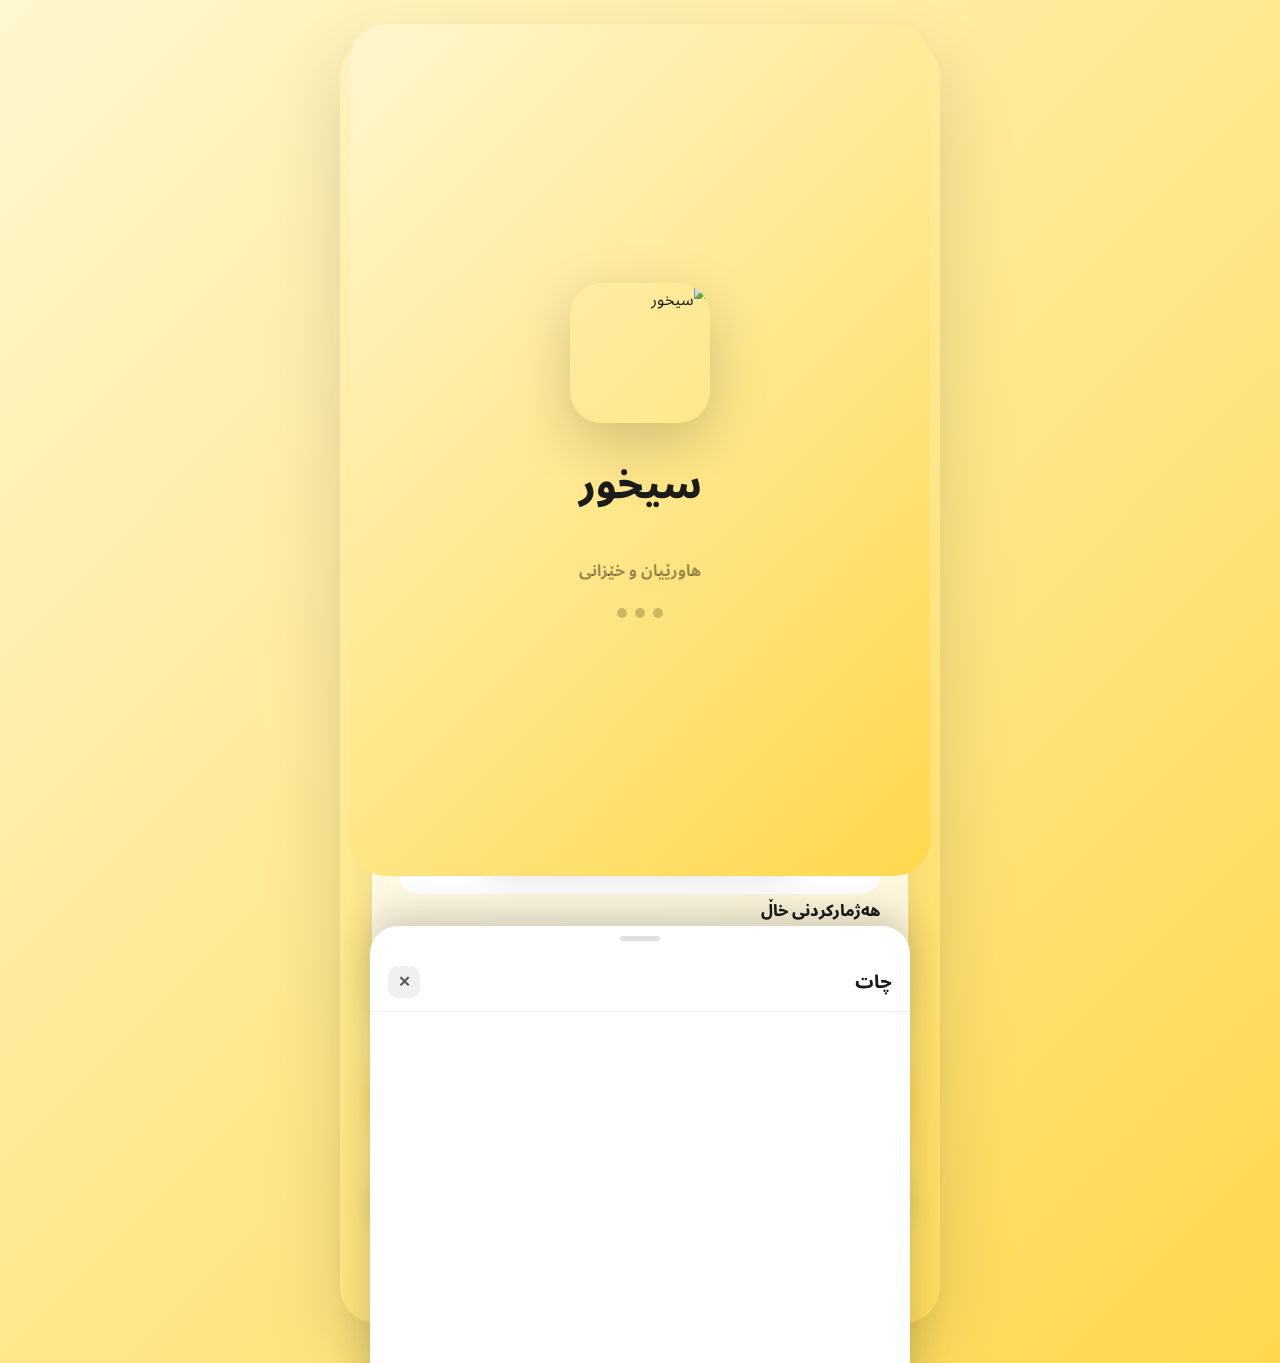
==== commit 3b479f61: "Update index.html" ====
--- a/index.html
+++ b/index.html
@@ -647,6 +647,10 @@
   font-size:13px;font-weight:800;
   flex-shrink:0;
 }
+.vip-list-row{
+  background:linear-gradient(135deg,rgba(79,195,247,.1),rgba(79,195,247,.04)) !important;
+  border:1.5px solid rgba(79,195,247,.3);
+}
 
 /* ══ YOUR RANK CARD ══ */
 .stat-your-rank{
@@ -1709,8 +1713,7 @@
 .vip-frame-spy::before{ background: conic-gradient(from 0deg, #ff3b3b, #111 25%, #ff3b3b 50%, #7a0000 75%, #ff3b3b); }
 .vip-frame-electric::before{ background: conic-gradient(from 0deg, #00e5ff, #0d6efd 25%, #00e5ff 50%, #003a5c 75%, #00e5ff); }
 @keyframes vipRingSpin{ to { transform: rotate(360deg); } }
-.vip-mini-badge{position:absolute;bottom:-3px;left:-3px;width:16px;height:16px;border-radius:50%;background:#1da1f2;border:2px solid #fff;display:flex;align-items:center;justify-content:center;z-index:2;}
-.vip-mini-badge svg{width:9px;height:9px;fill:#fff;}
+.vip-mini-badge{position:absolute;bottom:-3px;left:-3px;display:flex;align-items:center;justify-content:center;z-index:2;}
 .vip-lock-badge{
   position:absolute;top:14px;left:14px;z-index:2;
   display:inline-flex;align-items:center;gap:5px;
@@ -3312,8 +3315,8 @@
         </div>
         <div style="display:flex;align-items:center;gap:8px;">
           <div style="font-weight:800;font-size:var(--fs-lg);" id="profileUsernameText"></div>
-          <div id="profileVerifiedBadge" class="hidden" style="width:30px;height:30px;border-radius:50%;background:#1da1f2;display:flex;align-items:center;justify-content:center;flex-shrink:0;">
-            <svg viewBox="0 0 24 24" width="17" height="17" fill="#fff"><path d="M9 16.17L4.83 12l-1.42 1.41L9 19 21 7l-1.41-1.41z"/></svg>
+                  <div id="profileVerifiedBadge" class="hidden" style="display:flex;align-items:center;justify-content:center;flex-shrink:0;">
+            <svg viewBox="0 0 24 24" width="30" height="30"><path fill="#1877F2" d="M22 11.5c0-1.06-.62-1.97-1.5-2.4.14-.94-.16-1.94-.87-2.65-.71-.71-1.71-1.01-2.65-.87-.43-.88-1.34-1.5-2.4-1.5s-1.97.62-2.4 1.5c-.94-.14-1.94.16-2.65.87-.71.71-1.01 1.71-.87 2.65-.88.43-1.5 1.34-1.5 2.4s.62 1.97 1.5 2.4c-.14.94.16 1.94.87 2.65.71.71 1.71 1.01 2.65.87.43.88 1.34 1.5 2.4 1.5s1.97-.62 2.4-1.5c.94.14 1.94-.16 2.65-.87.71-.71 1.01-1.71.87-2.65.88-.43 1.5-1.34 1.5-2.4z"/><path fill="#fff" d="M10.09 14.72l-2.3-2.3-1.06 1.06 3.36 3.36 6.18-6.18-1.06-1.06z"/></svg>
           </div>
         </div>
         <div style="font-size:12px;font-weight:700;color:#22c55e;background:rgba(34,197,94,.1);padding:4px 12px;border-radius:100px;">یاریزانی سیخوڕ</div>
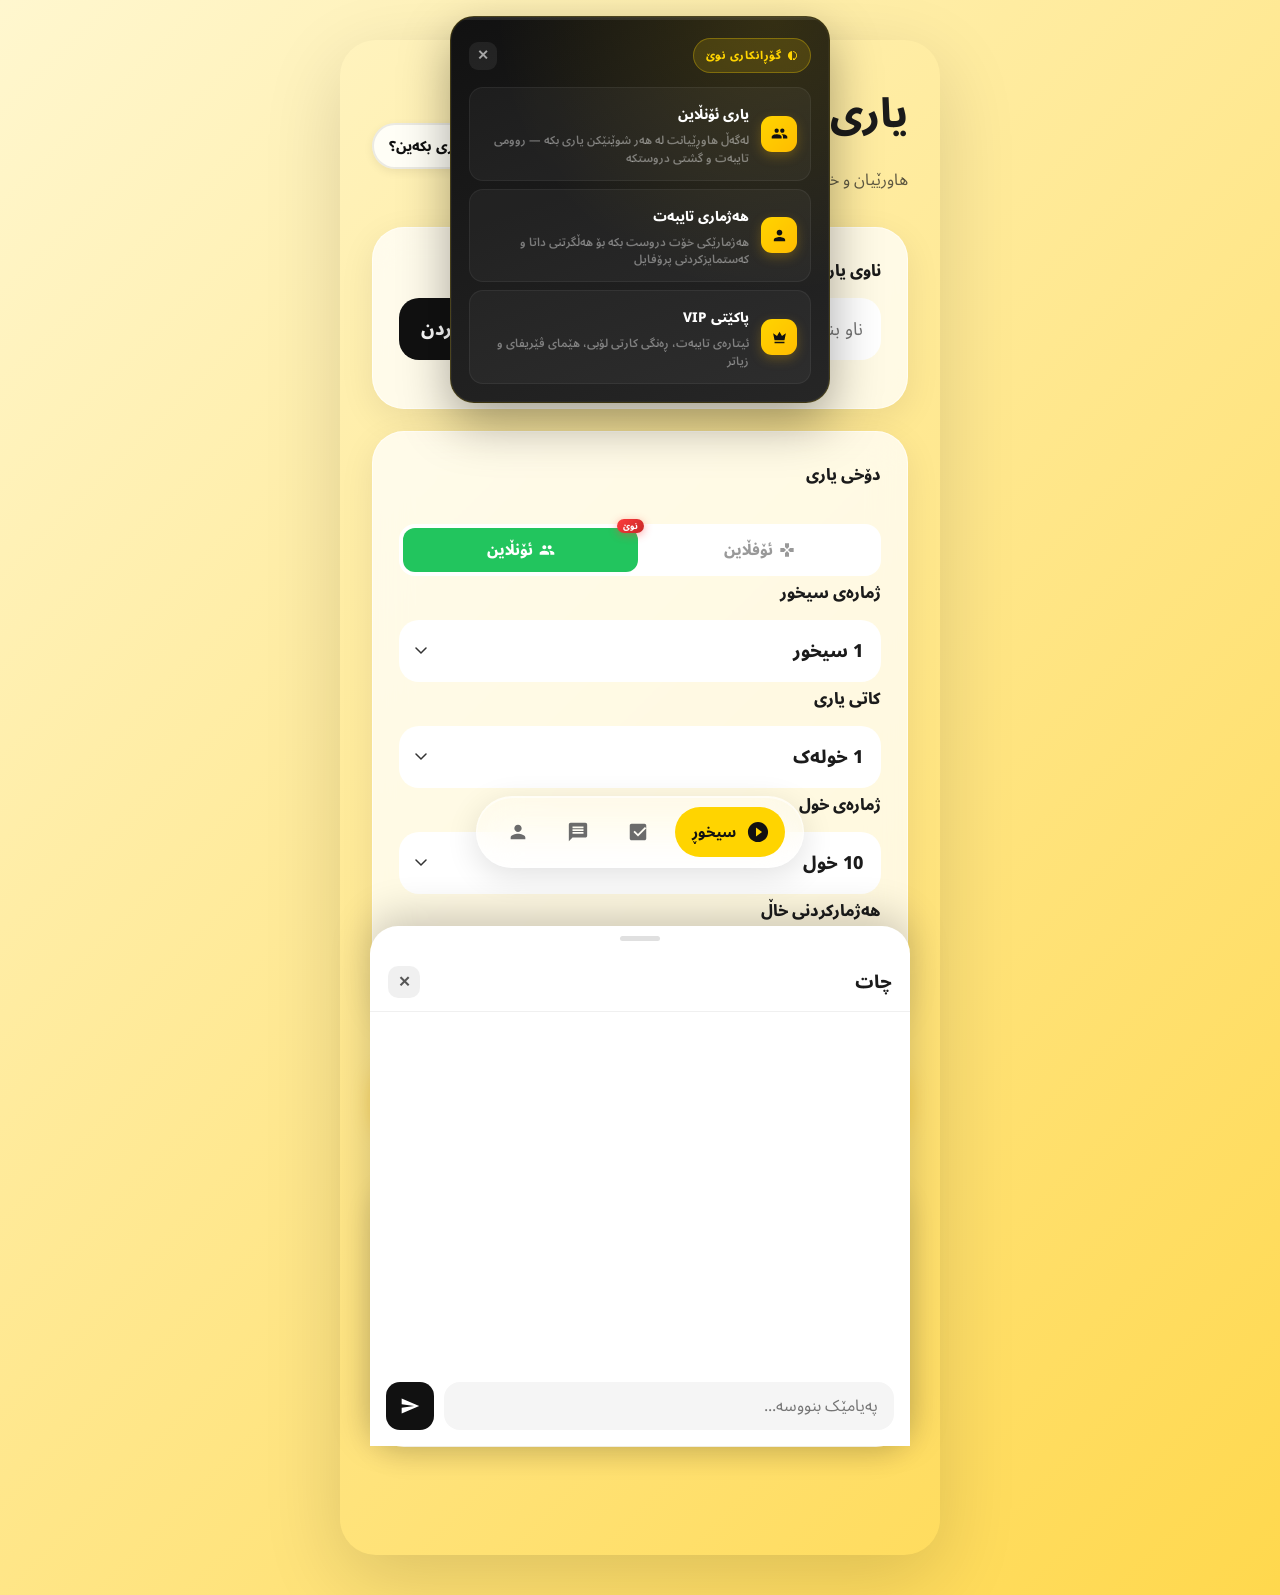
==== commit 80aac134: "Update index.html" ====
--- a/index.html
+++ b/index.html
@@ -3315,8 +3315,8 @@
         </div>
         <div style="display:flex;align-items:center;gap:8px;">
           <div style="font-weight:800;font-size:var(--fs-lg);" id="profileUsernameText"></div>
-                  <div id="profileVerifiedBadge" class="hidden" style="display:flex;align-items:center;justify-content:center;flex-shrink:0;">
-            <svg viewBox="0 0 24 24" width="30" height="30"><path fill="#1877F2" d="M22 11.5c0-1.06-.62-1.97-1.5-2.4.14-.94-.16-1.94-.87-2.65-.71-.71-1.71-1.01-2.65-.87-.43-.88-1.34-1.5-2.4-1.5s-1.97.62-2.4 1.5c-.94-.14-1.94.16-2.65.87-.71.71-1.01 1.71-.87 2.65-.88.43-1.5 1.34-1.5 2.4s.62 1.97 1.5 2.4c-.14.94.16 1.94.87 2.65.71.71 1.71 1.01 2.65.87.43.88 1.34 1.5 2.4 1.5s1.97-.62 2.4-1.5c.94.14 1.94-.16 2.65-.87.71-.71 1.01-1.71.87-2.65.88-.43 1.5-1.34 1.5-2.4z"/><path fill="#fff" d="M10.09 14.72l-2.3-2.3-1.06 1.06 3.36 3.36 6.18-6.18-1.06-1.06z"/></svg>
+          <div id="profileVerifiedBadge" class="hidden" style="display:flex;align-items:center;justify-content:center;flex-shrink:0;">
+            <svg viewBox="0 0 24 24" width="36" height="36"><path fill="#1877F2" d="M22.25 12c0-1.43-.88-2.67-2.19-3.34.46-1.39.2-2.9-.81-3.91s-2.52-1.27-3.91-.81c-.66-1.31-1.91-2.19-3.34-2.19s-2.67.88-3.33 2.19c-1.4-.46-2.91-.2-3.92.81s-1.26 2.52-.8 3.91c-1.31.67-2.2 1.91-2.2 3.34s.89 2.67 2.2 3.34c-.46 1.39-.21 2.9.8 3.91s2.52 1.26 3.91.81c.67 1.31 1.91 2.19 3.34 2.19s2.68-.88 3.34-2.19c1.39.45 2.9.2 3.91-.81s1.27-2.52.81-3.91c1.31-.67 2.19-1.91 2.19-3.34z"/><path fill="#fff" d="M9.71 15.29l-2.4-2.4 1.42-1.42 1 1 4.5-4.5 1.42 1.42z"/></svg>
           </div>
         </div>
         <div style="font-size:12px;font-weight:700;color:#22c55e;background:rgba(34,197,94,.1);padding:4px 12px;border-radius:100px;">یاریزانی سیخوڕ</div>
